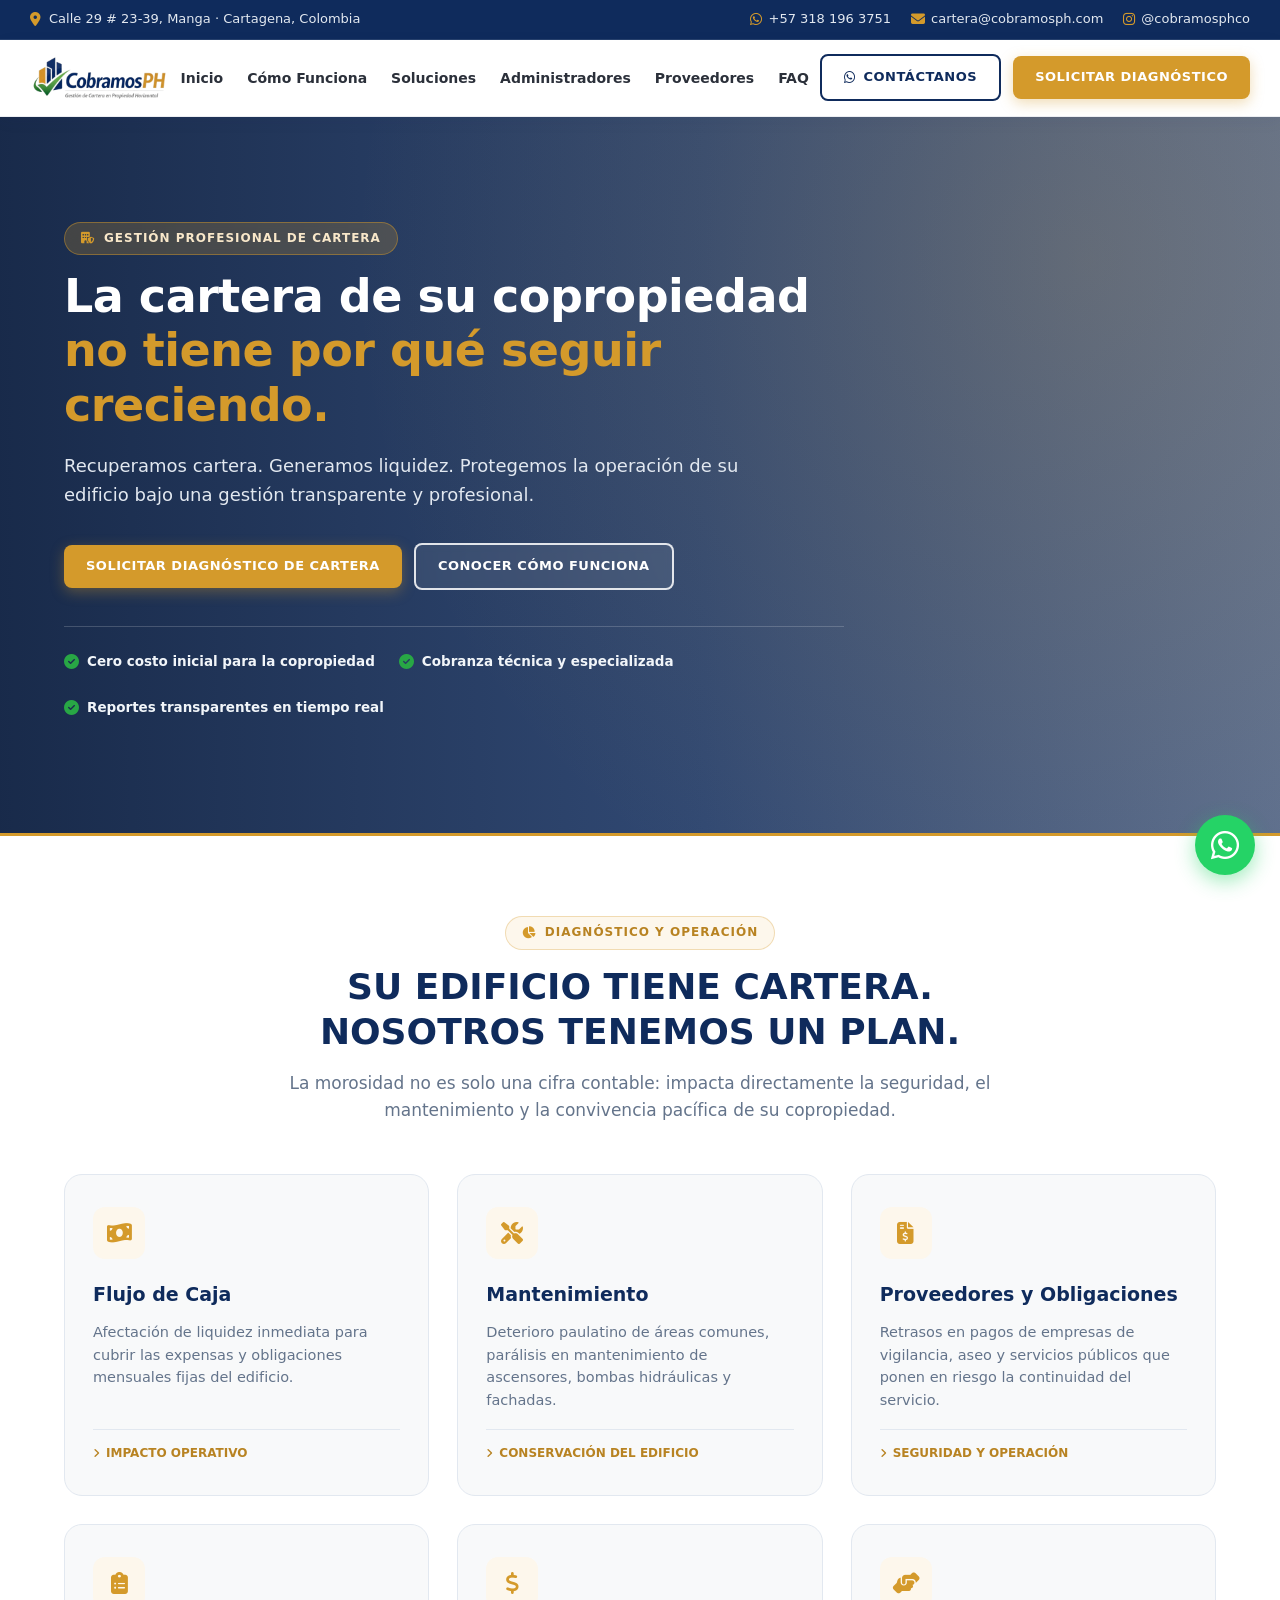
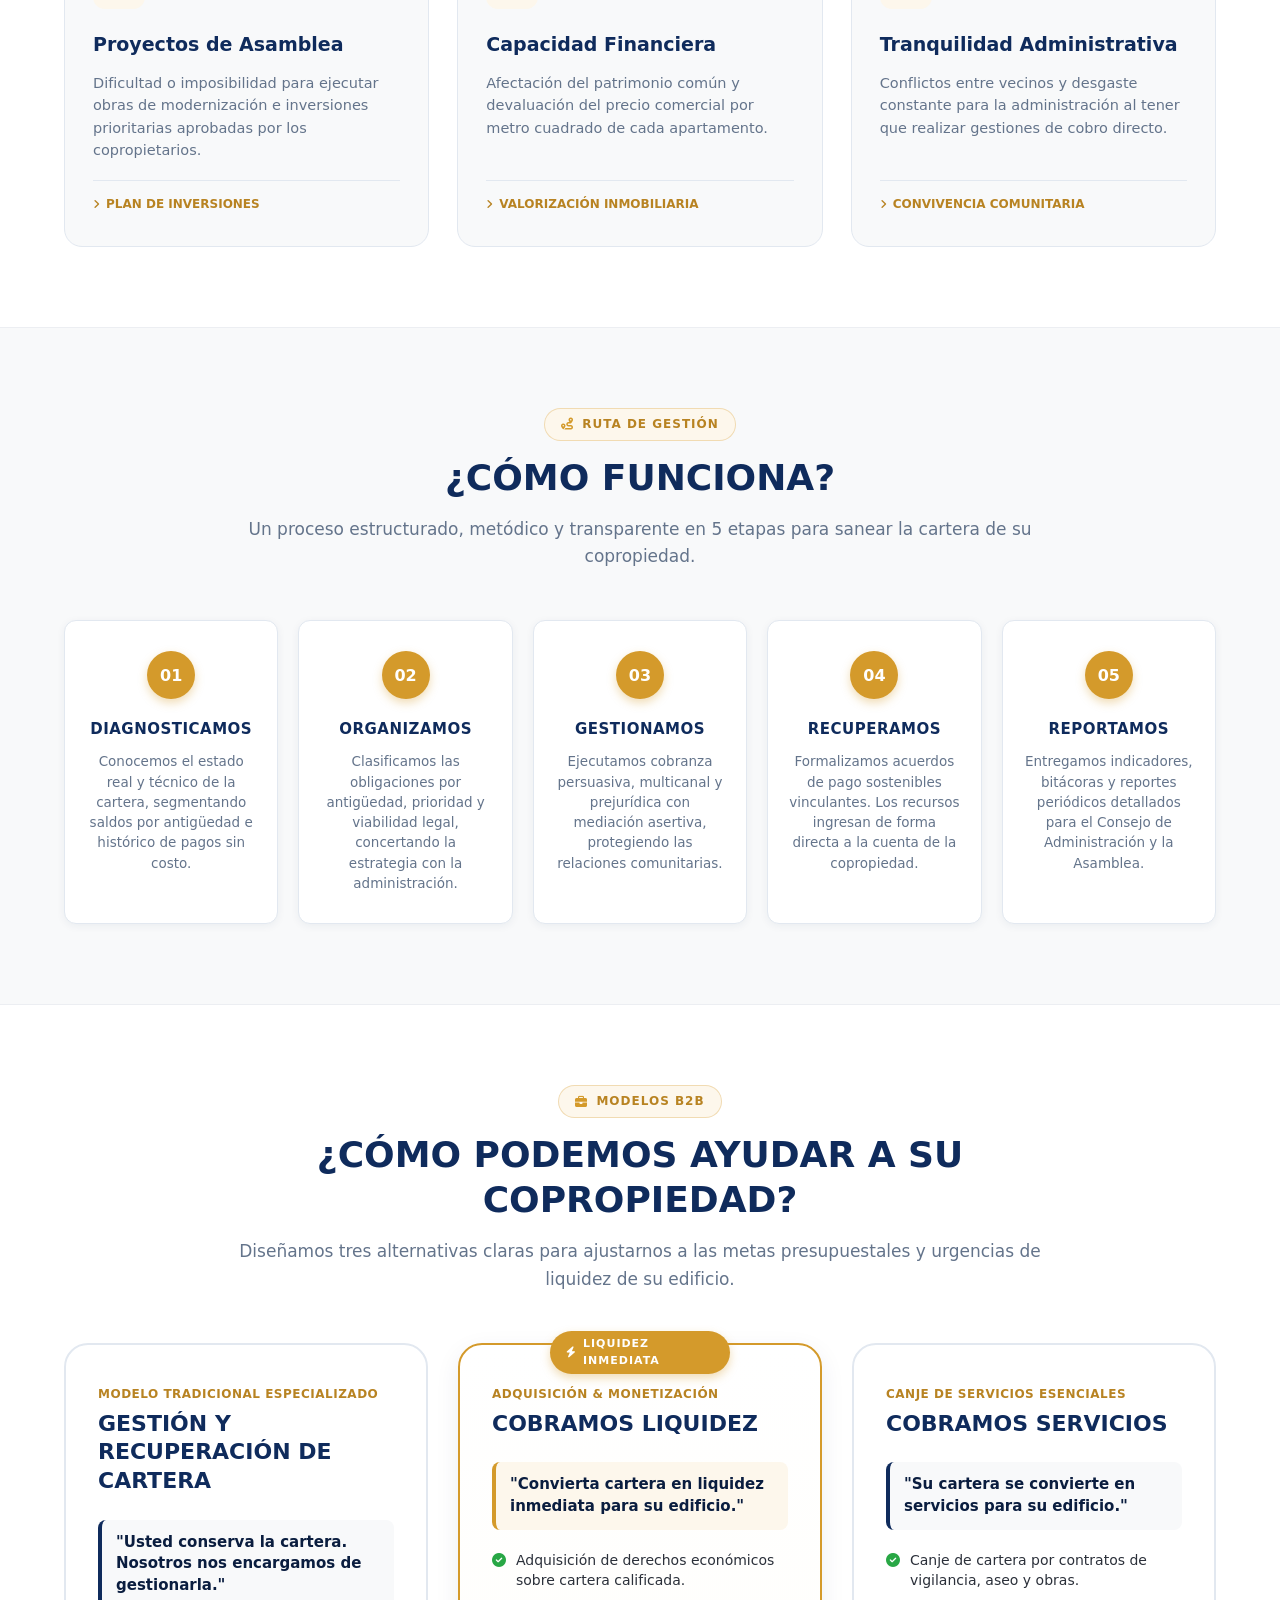
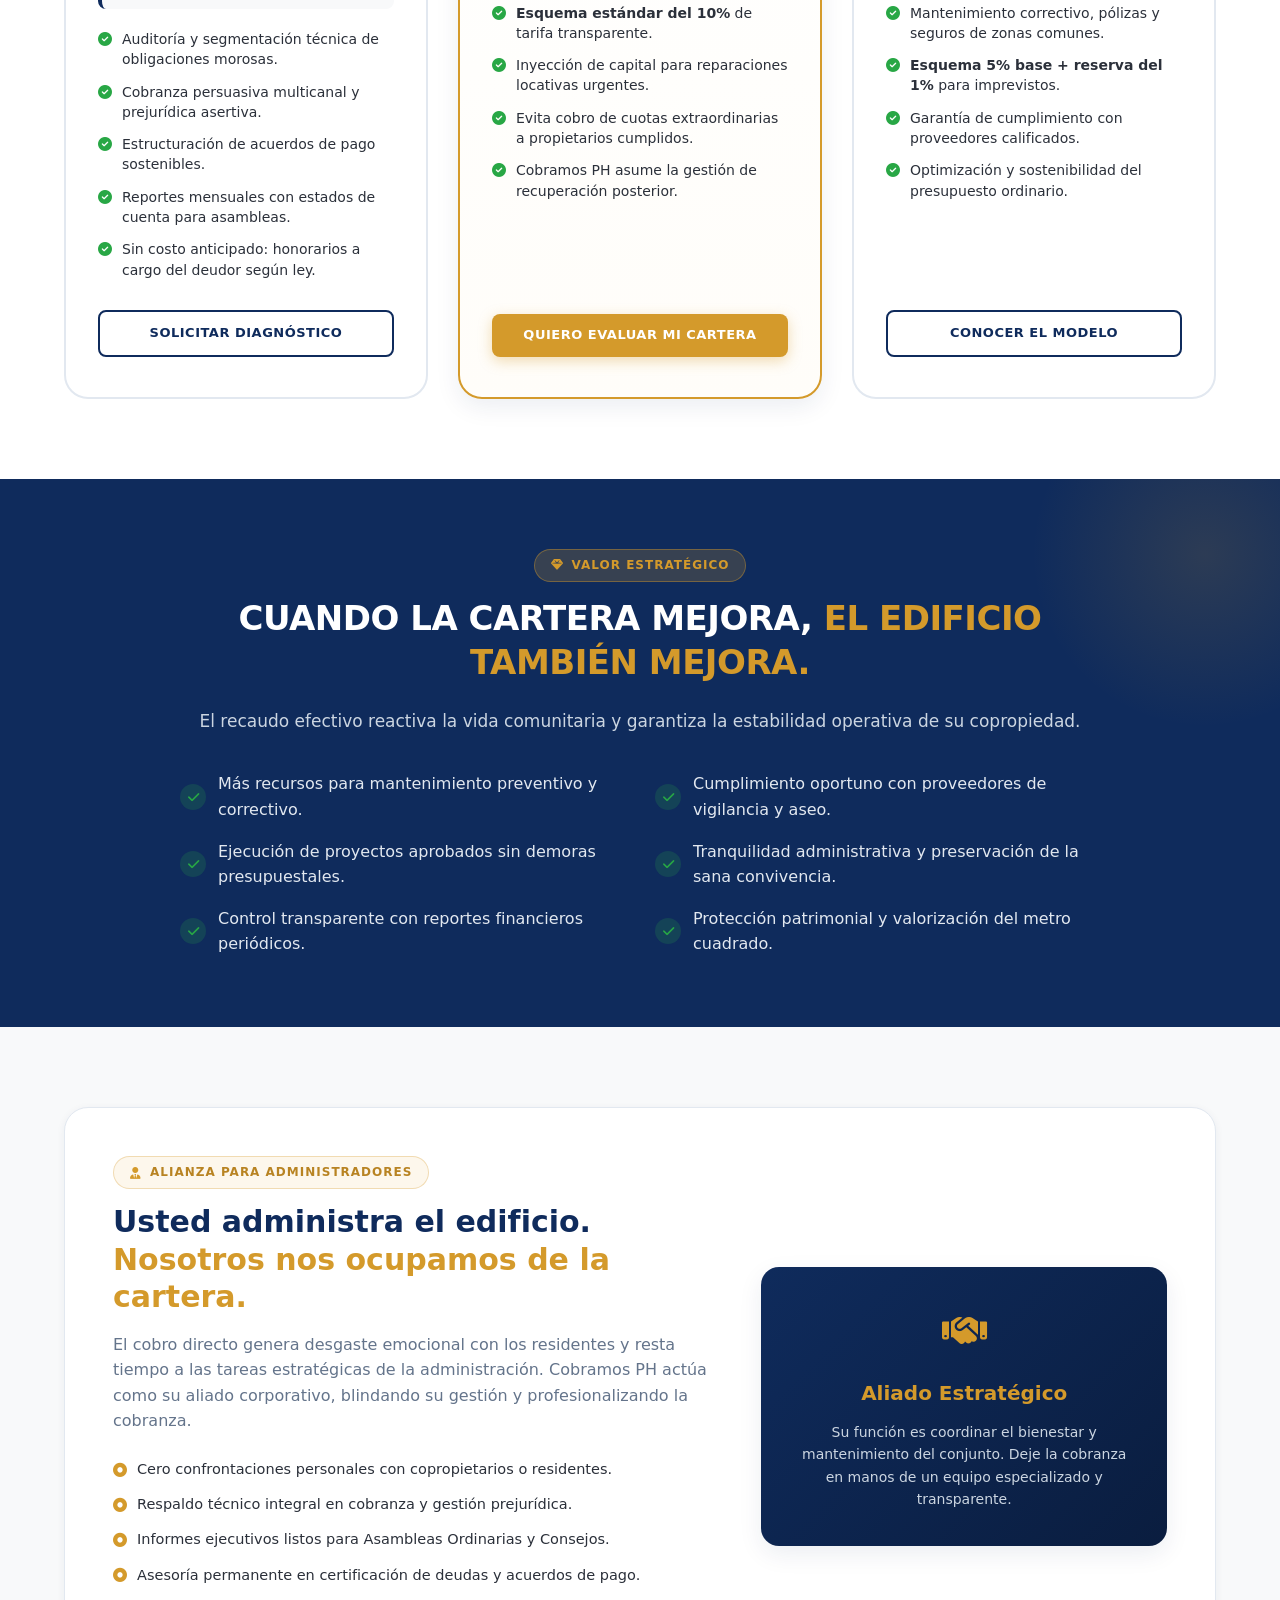
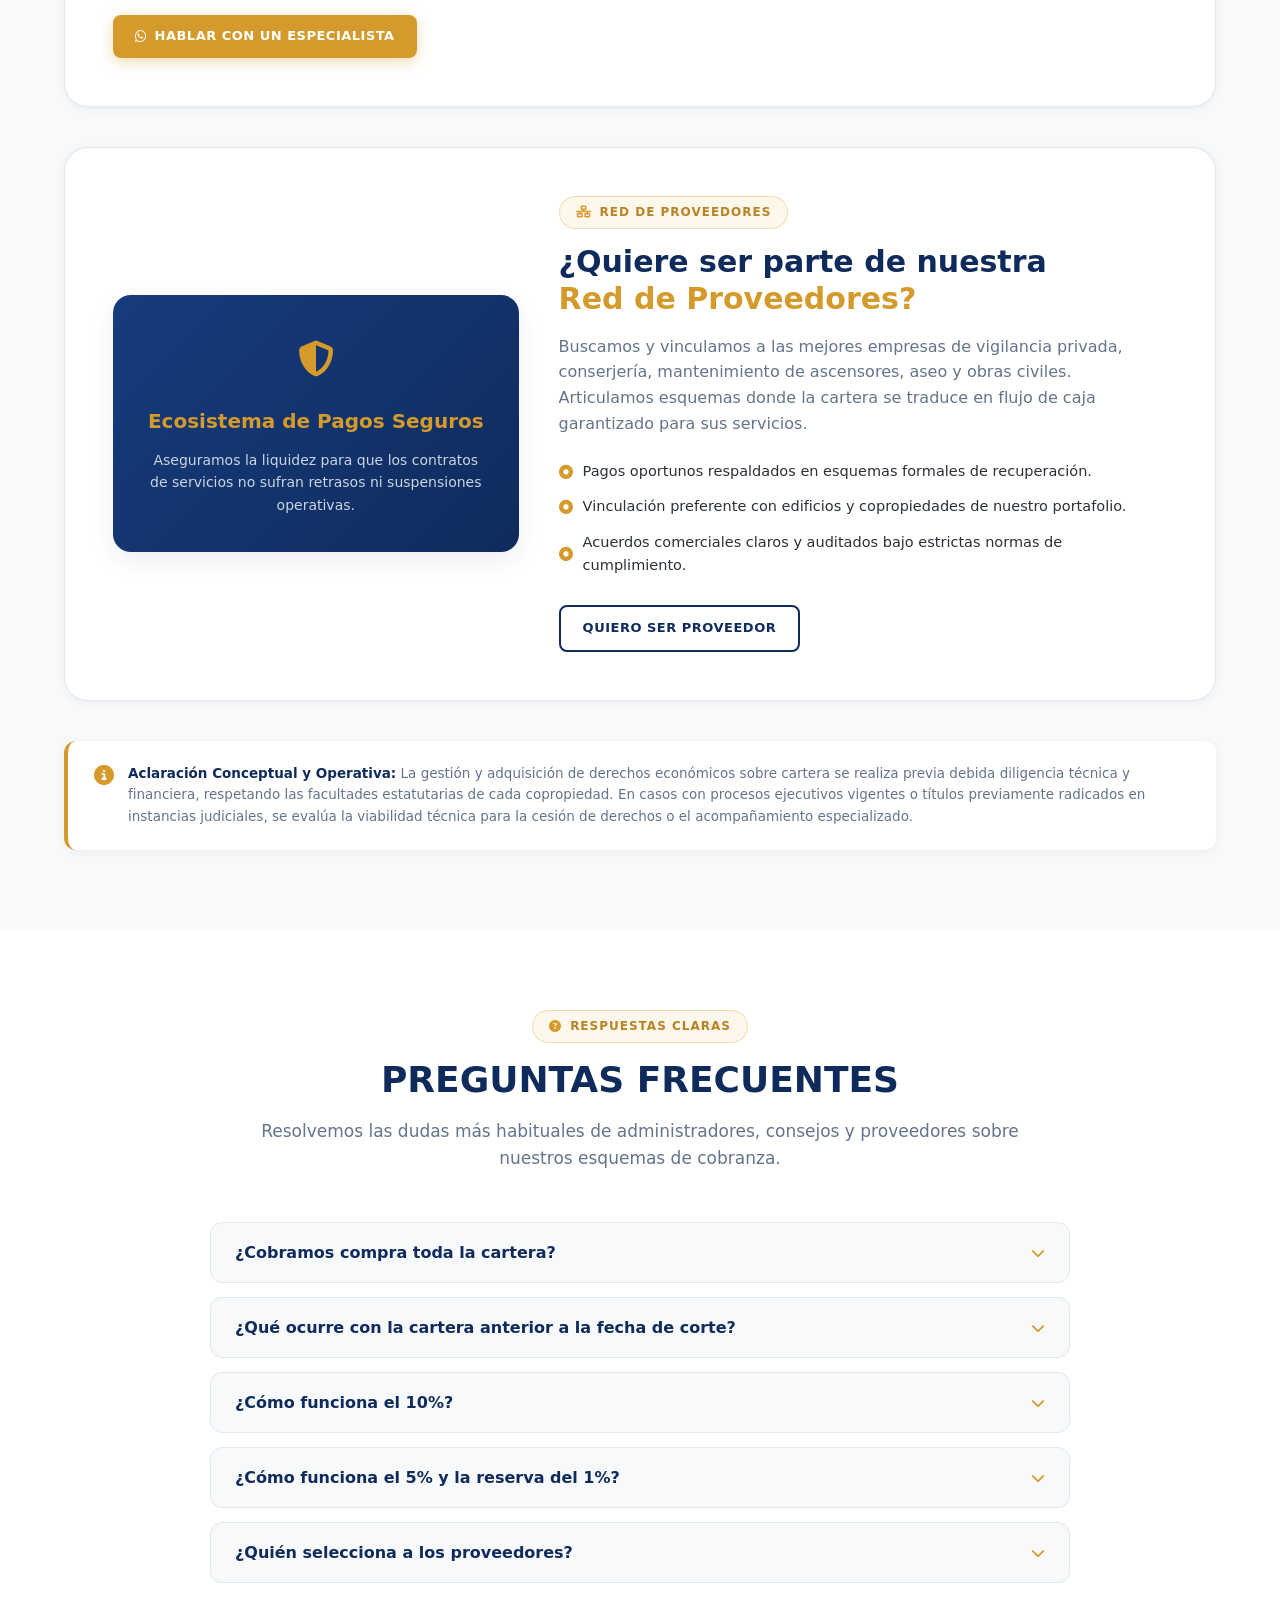
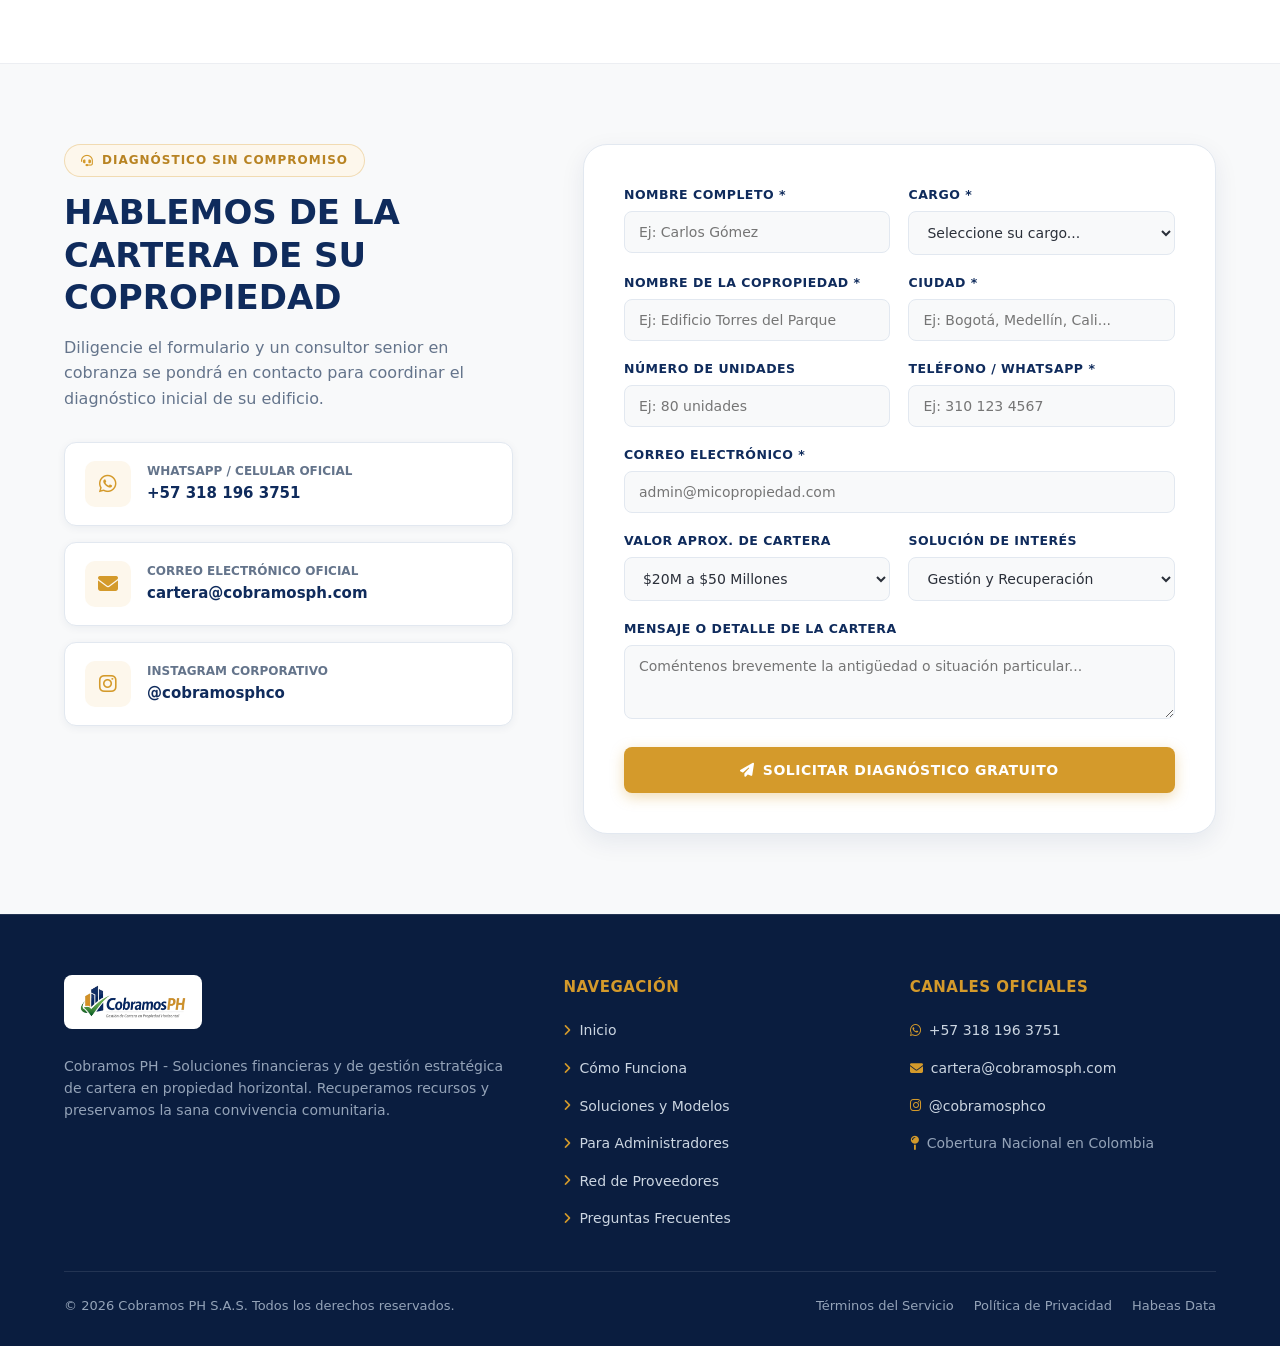
==== index.html @ 21364add "Add files via upload" ====
<!DOCTYPE html>
<html lang="es">
<head>
    <meta charset="UTF-8">
    <meta name="viewport" content="width=device-width, initial-scale=1.0">
    <title>Cobramos PH - Gestión de Cartera en Propiedad Horizontal</title>
    <meta name="description" content="Cobramos PH: Especialistas en recuperación de cartera, liquidez inmediata y soluciones de gestión financiera para edificios y conjuntos residenciales.">
    
    <!-- FontAwesome 6 Icons CDN -->
    <link rel="stylesheet" href="https://cdnjs.cloudflare.com/ajax/libs/font-awesome/6.5.1/css/all.min.css" integrity="sha512-DTOQO9RWCH3ppGqcWaEA1BIZOC6xxalwEsw9c2QQeAIftl+Vegovlnee1c9QX4TctnWMn13TZye+giMm8e2LwA==" crossorigin="anonymous" referrerpolicy="no-referrer" />

    <style>
        /* ==========================================================================
           RESET Y VARIABLES CORPORATIVAS
           ========================================================================== */
        * {
            margin: 0;
            padding: 0;
            box-sizing: border-box;
            font-family: system-ui, -apple-system, BlinkMacSystemFont, "Segoe UI", Roboto, Helvetica, Arial, sans-serif;
        }

        :root {
            --navy: #0F2B5C;
            --navy-dark: #0A1D3F;
            --navy-light: #163C7E;
            --gold: #D49A2B;
            --gold-hover: #B88322;
            --gold-light: #FDF7EC;
            --green: #28A745;
            --whatsapp-green: #25D366;
            --gray-bg: #F8F9FA;
            --white: #FFFFFF;
            --text-dark: #2B303A;
            --text-muted: #64748B;
            --border-color: #E2E8F0;
            --border-light: #ECEEF2;
            --shadow-sm: 0 2px 8px rgba(15, 43, 92, 0.06);
            --shadow-md: 0 8px 24px rgba(15, 43, 92, 0.08);
            --shadow-lg: 0 16px 36px rgba(15, 43, 92, 0.12);
            --radius-md: 12px;
            --radius-lg: 18px;
            --radius-xl: 24px;
        }

        html {
            scroll-behavior: smooth;
            scroll-padding-top: 90px;
        }

        body {
            background-color: var(--white);
            color: var(--text-dark);
            line-height: 1.6;
        }

        a {
            color: inherit;
            text-decoration: none;
        }

        .container {
            max-width: 1200px;
            margin: 0 auto;
            padding: 0 24px;
        }

        .section-padding {
            padding: 80px 0;
        }

        .section-header {
            text-align: center;
            max-width: 820px;
            margin: 0 auto 50px auto;
        }

        .badge-tag {
            display: inline-flex;
            align-items: center;
            gap: 8px;
            background-color: var(--gold-light);
            color: var(--gold-hover);
            font-size: 12px;
            font-weight: 700;
            text-transform: uppercase;
            letter-spacing: 1px;
            padding: 6px 16px;
            border-radius: 50px;
            margin-bottom: 14px;
            border: 1px solid rgba(212, 154, 43, 0.3);
        }

        .badge-tag i {
            color: var(--gold);
        }

        .section-title {
            font-size: 36px;
            font-weight: 800;
            color: var(--navy);
            line-height: 1.25;
            margin-bottom: 16px;
        }

        .section-subtitle {
            font-size: 17px;
            color: var(--text-muted);
            line-height: 1.6;
        }

        /* ==========================================================================
           1. TOPBAR & HEADER STICKY
           ========================================================================== */
        .topbar {
            background-color: var(--navy);
            color: #FFFFFF;
            padding: 9px 30px;
            font-size: 13px;
            font-weight: 500;
            display: flex;
            justify-content: space-between;
            align-items: center;
            border-bottom: 1px solid rgba(255, 255, 255, 0.1);
        }

        .topbar-left {
            display: flex;
            align-items: center;
            gap: 8px;
            color: #E2E8F0;
        }

        .topbar-left i {
            color: var(--gold);
            font-size: 14px;
        }

        .topbar-right {
            display: flex;
            align-items: center;
            gap: 20px;
        }

        .topbar-right a {
            display: inline-flex;
            align-items: center;
            gap: 6px;
            color: #E2E8F0;
            transition: color 0.2s ease;
        }

        .topbar-right a i {
            color: var(--gold);
            font-size: 14px;
        }

        .topbar-right a:hover {
            color: var(--gold);
        }

        header {
            background-color: rgba(255, 255, 255, 0.98);
            backdrop-filter: blur(10px);
            padding: 14px 30px;
            display: flex;
            justify-content: space-between;
            align-items: center;
            box-shadow: 0 4px 16px rgba(15, 43, 92, 0.05);
            position: sticky;
            top: 0;
            z-index: 100;
            border-bottom: 1px solid var(--border-light);
        }

        .logo-wrap {
            display: flex;
            align-items: center;
        }

        .logo {
            height: 48px;
            width: auto;
            object-fit: contain;
            display: block;
        }

        nav {
            display: flex;
            align-items: center;
            gap: 24px;
        }

        nav a {
            color: var(--text-dark);
            font-weight: 600;
            font-size: 14px;
            transition: color 0.2s ease;
        }

        nav a:hover {
            color: var(--navy);
        }

        /* Botones CTA */
        .cta-group {
            display: flex;
            align-items: center;
            gap: 12px;
        }

        .btn {
            padding: 11px 22px;
            border-radius: 8px;
            font-size: 13px;
            font-weight: 700;
            text-transform: uppercase;
            letter-spacing: 0.5px;
            transition: all 0.25s ease;
            display: inline-flex;
            align-items: center;
            justify-content: center;
            gap: 8px;
            cursor: pointer;
            border: none;
        }

        .btn-outline {
            border: 2px solid var(--navy);
            color: var(--navy);
            background: transparent;
        }

        .btn-outline:hover {
            background-color: var(--navy);
            color: #FFFFFF;
        }

        .btn-gold {
            background-color: var(--gold);
            color: #FFFFFF;
            box-shadow: 0 4px 14px rgba(212, 154, 43, 0.35);
        }

        .btn-gold:hover {
            background-color: var(--gold-hover);
            transform: translateY(-2px);
            box-shadow: 0 6px 18px rgba(212, 154, 43, 0.45);
        }

        /* ==========================================================================
           2. HERO SECTION (FULL-WIDTH HERO BANNER)
           ========================================================================== */
        .hero {
            position: relative;
            padding: 105px 0 115px 0;
            background-image: linear-gradient(90deg, rgba(10, 29, 63, 0.94) 0%, rgba(15, 43, 92, 0.86) 55%, rgba(15, 43, 92, 0.68) 100%), url('https://images.unsplash.com/photo-1486406146926-c627a92ad1ab?auto=format&fit=crop&w=1920&q=80');
            background-size: cover;
            background-position: center center;
            background-repeat: no-repeat;
            color: #FFFFFF;
            overflow: hidden;
            border-bottom: 3px solid var(--gold);
        }

        .hero::before {
            content: '';
            position: absolute;
            inset: 0;
            background: radial-gradient(circle at 85% 20%, rgba(212, 154, 43, 0.16), transparent 60%);
            pointer-events: none;
        }

        .hero-content {
            position: relative;
            z-index: 2;
            max-width: 780px;
        }

        .hero .badge-tag {
            background-color: rgba(212, 154, 43, 0.22);
            color: #F8E7C9;
            border: 1px solid rgba(212, 154, 43, 0.45);
            backdrop-filter: blur(8px);
        }

        .hero .badge-tag i {
            color: var(--gold);
        }

        .hero-content h1 {
            font-size: 46px;
            color: #FFFFFF;
            line-height: 1.18;
            font-weight: 800;
            margin-bottom: 20px;
            letter-spacing: -0.5px;
        }

        .hero-content h1 span {
            color: var(--gold);
        }

        .hero-content p {
            font-size: 18px;
            color: #E2E8F0;
            margin-bottom: 34px;
            line-height: 1.6;
            max-width: 680px;
        }

        .hero-btn-secondary {
            border: 2px solid rgba(255, 255, 255, 0.85);
            color: #FFFFFF;
            background: rgba(255, 255, 255, 0.08);
            backdrop-filter: blur(4px);
        }

        .hero-btn-secondary:hover {
            background-color: #FFFFFF;
            color: var(--navy);
            border-color: #FFFFFF;
        }

        .hero-badges {
            display: flex;
            flex-wrap: wrap;
            gap: 24px;
            margin-top: 36px;
            padding-top: 24px;
            border-top: 1px solid rgba(255, 255, 255, 0.18);
        }

        .hero-badge-item {
            display: flex;
            align-items: center;
            gap: 8px;
            font-size: 13.5px;
            font-weight: 600;
            color: #F1F5F9;
        }

        .hero-badge-item i {
            color: var(--green);
            font-size: 15px;
        }

        /* ==========================================================================
           3. SECCIÓN: SU EDIFICIO TIENE CARTERA. NOSOTROS TENEMOS UN PLAN
           ========================================================================== */
        .problema-section {
            background-color: var(--white);
        }

        .problema-grid {
            display: grid;
            grid-template-columns: repeat(3, 1fr);
            gap: 28px;
        }

        .problema-card {
            background-color: var(--gray-bg);
            border: 1px solid var(--border-color);
            border-radius: var(--radius-lg);
            padding: 32px 28px;
            transition: all 0.3s ease;
            display: flex;
            flex-direction: column;
            justify-content: space-between;
        }

        .problema-card:hover {
            transform: translateY(-5px);
            background-color: #FFFFFF;
            box-shadow: var(--shadow-md);
            border-color: rgba(15, 43, 92, 0.25);
        }

        .problema-icon {
            width: 52px;
            height: 52px;
            border-radius: 12px;
            background-color: var(--gold-light);
            color: var(--gold);
            display: flex;
            align-items: center;
            justify-content: center;
            font-size: 22px;
            margin-bottom: 20px;
            transition: all 0.3s ease;
        }

        .problema-card:hover .problema-icon {
            background-color: var(--navy);
            color: #FFFFFF;
        }

        .problema-card h3 {
            font-size: 19px;
            font-weight: 700;
            color: var(--navy);
            margin-bottom: 12px;
        }

        .problema-card p {
            font-size: 14.5px;
            color: var(--text-muted);
            line-height: 1.55;
        }

        .problema-tag {
            margin-top: 18px;
            padding-top: 14px;
            border-top: 1px solid var(--border-color);
            font-size: 12px;
            font-weight: 700;
            color: var(--gold-hover);
            text-transform: uppercase;
            display: flex;
            align-items: center;
            gap: 6px;
        }

        .problema-tag i {
            font-size: 11px;
        }

        /* ==========================================================================
           4. SECCIÓN: CÓMO FUNCIONA (5 PASOS)
           ========================================================================== */
        .como-funciona-section {
            background-color: var(--gray-bg);
            border-top: 1px solid var(--border-light);
            border-bottom: 1px solid var(--border-light);
        }

        .steps-grid {
            display: grid;
            grid-template-columns: repeat(5, 1fr);
            gap: 20px;
            position: relative;
        }

        .step-card {
            background-color: var(--white);
            border: 1px solid var(--border-color);
            border-radius: var(--radius-md);
            padding: 30px 20px;
            text-align: center;
            box-shadow: var(--shadow-sm);
            transition: all 0.3s ease;
            position: relative;
            z-index: 2;
        }

        .step-card:hover {
            transform: translateY(-6px);
            box-shadow: var(--shadow-md);
            border-color: var(--gold);
        }

        .step-badge {
            width: 48px;
            height: 48px;
            border-radius: 50%;
            background-color: var(--gold);
            color: #FFFFFF;
            font-size: 16px;
            font-weight: 800;
            display: flex;
            align-items: center;
            justify-content: center;
            margin: 0 auto 18px auto;
            box-shadow: 0 4px 10px rgba(212, 154, 43, 0.35);
        }

        .step-card h3 {
            font-size: 15px;
            font-weight: 800;
            color: var(--navy);
            text-transform: uppercase;
            letter-spacing: 0.5px;
            margin-bottom: 10px;
        }

        .step-card p {
            font-size: 13.5px;
            color: var(--text-muted);
            line-height: 1.5;
        }

        /* ==========================================================================
           5. SECCIÓN: SOLUCIONES Y MODELOS
           ========================================================================== */
        .soluciones-section {
            background-color: var(--white);
        }

        .soluciones-grid {
            display: grid;
            grid-template-columns: repeat(3, 1fr);
            gap: 30px;
            align-items: stretch;
        }

        .solucion-card {
            background-color: var(--white);
            border: 2px solid var(--border-color);
            border-radius: var(--radius-xl);
            padding: 40px 32px;
            display: flex;
            flex-direction: column;
            justify-content: space-between;
            transition: all 0.3s ease;
            position: relative;
        }

        .solucion-card:hover {
            transform: translateY(-8px);
            border-color: var(--navy);
            box-shadow: var(--shadow-lg);
        }

        .solucion-card.featured {
            border-color: var(--gold);
            box-shadow: var(--shadow-md);
            background: linear-gradient(180deg, #FFFFFF 0%, #FFFDF9 100%);
        }

        .card-ribbon {
            position: absolute;
            top: -14px;
            left: 50%;
            transform: translateX(-50%);
            background-color: var(--gold);
            color: #FFFFFF;
            font-size: 11px;
            font-weight: 800;
            text-transform: uppercase;
            letter-spacing: 1px;
            padding: 4px 16px;
            border-radius: 50px;
            box-shadow: 0 4px 10px rgba(212, 154, 43, 0.35);
            display: flex;
            align-items: center;
            gap: 6px;
        }

        .solucion-header {
            margin-bottom: 24px;
        }

        .solucion-category {
            font-size: 12px;
            font-weight: 700;
            color: var(--gold-hover);
            text-transform: uppercase;
            letter-spacing: 0.5px;
            display: block;
            margin-bottom: 6px;
        }

        .solucion-header h3 {
            font-size: 22px;
            font-weight: 800;
            color: var(--navy);
            line-height: 1.3;
            margin-bottom: 12px;
        }

        .solucion-phrase {
            font-size: 15px;
            font-weight: 600;
            color: var(--navy-dark);
            line-height: 1.45;
            background-color: var(--gray-bg);
            padding: 12px 14px;
            border-radius: 8px;
            border-left: 4px solid var(--navy);
            margin-bottom: 20px;
        }

        .solucion-card.featured .solucion-phrase {
            border-left-color: var(--gold);
            background-color: var(--gold-light);
        }

        .solucion-features {
            list-style: none;
            margin-bottom: 30px;
            display: flex;
            flex-direction: column;
            gap: 12px;
        }

        .solucion-features li {
            font-size: 14px;
            color: var(--text-dark);
            display: flex;
            align-items: flex-start;
            gap: 10px;
            line-height: 1.45;
        }

        .solucion-features li i.check-icon {
            color: var(--green);
            font-size: 14px;
            margin-top: 3px;
            flex-shrink: 0;
        }

        .solucion-footer {
            margin-top: auto;
        }

        .solucion-footer .btn {
            width: 100%;
        }

        /* ==========================================================================
           6. BANNER DE IMPACTO / BENEFICIOS
           ======================================================================== */
        .impact-banner {
            background-color: var(--navy);
            color: #FFFFFF;
            padding: 70px 0;
            position: relative;
            overflow: hidden;
        }

        .impact-banner::after {
            content: '';
            position: absolute;
            right: -100px;
            top: -100px;
            width: 350px;
            height: 350px;
            border-radius: 50%;
            background: radial-gradient(circle, rgba(212, 154, 43, 0.15) 0%, transparent 70%);
            pointer-events: none;
        }

        .impact-content {
            text-align: center;
            max-width: 920px;
            margin: 0 auto;
        }

        .impact-banner h2 {
            font-size: 34px;
            font-weight: 800;
            letter-spacing: -0.5px;
            margin-bottom: 24px;
            line-height: 1.3;
        }

        .impact-banner h2 span {
            color: var(--gold);
        }

        .impact-list {
            list-style: none;
            display: grid;
            grid-template-columns: repeat(2, 1fr);
            gap: 16px 30px;
            text-align: left;
            margin-top: 36px;
        }

        .impact-list li {
            display: flex;
            align-items: center;
            gap: 12px;
            font-size: 16px;
            font-weight: 500;
            color: #E2E8F0;
        }

        .impact-list li .check-circle {
            width: 26px;
            height: 26px;
            border-radius: 50%;
            background-color: rgba(40, 167, 69, 0.2);
            color: var(--green);
            display: flex;
            align-items: center;
            justify-content: center;
            font-size: 13px;
            flex-shrink: 0;
        }

        /* ==========================================================================
           7. MÓDULOS ESPECIALES (ADMINISTRADORES Y PROVEEDORES)
           ========================================================================== */
        .modulos-section {
            background-color: var(--gray-bg);
        }

        .modulo-box {
            background-color: var(--white);
            border-radius: var(--radius-xl);
            padding: 48px;
            border: 1px solid var(--border-color);
            box-shadow: var(--shadow-sm);
            margin-bottom: 40px;
            display: grid;
            grid-template-columns: 1.2fr 0.8fr;
            gap: 40px;
            align-items: center;
        }

        .modulo-box.reverse {
            grid-template-columns: 0.8fr 1.2fr;
        }

        .modulo-box h3 {
            font-size: 30px;
            font-weight: 800;
            color: var(--navy);
            line-height: 1.25;
            margin-bottom: 16px;
        }

        .modulo-box h3 span {
            color: var(--gold);
        }

        .modulo-box p {
            font-size: 16px;
            color: var(--text-muted);
            margin-bottom: 24px;
            line-height: 1.6;
        }

        .modulo-checklist {
            list-style: none;
            display: flex;
            flex-direction: column;
            gap: 12px;
            margin-bottom: 28px;
        }

        .modulo-checklist li {
            font-size: 14.5px;
            display: flex;
            align-items: center;
            gap: 10px;
            color: var(--text-dark);
            font-weight: 500;
        }

        .modulo-checklist li i {
            color: var(--gold);
            font-size: 14px;
            flex-shrink: 0;
        }

        .modulo-card-visual {
            background: linear-gradient(135deg, var(--navy) 0%, var(--navy-dark) 100%);
            color: #FFFFFF;
            border-radius: var(--radius-lg);
            padding: 36px 30px;
            text-align: center;
            box-shadow: var(--shadow-md);
        }

        .modulo-card-visual .visual-icon {
            font-size: 36px;
            color: var(--gold);
            margin-bottom: 16px;
        }

        .modulo-card-visual h4 {
            font-size: 20px;
            font-weight: 700;
            margin-bottom: 12px;
            color: var(--gold);
        }

        .modulo-card-visual p {
            font-size: 14px;
            color: #CBD5E1;
            margin-bottom: 0;
        }

        .nota-legal-box {
            background-color: var(--white);
            border-left: 4px solid var(--gold);
            padding: 22px 26px;
            border-radius: var(--radius-md);
            font-size: 13.5px;
            color: var(--text-muted);
            line-height: 1.6;
            box-shadow: var(--shadow-sm);
            display: flex;
            align-items: flex-start;
            gap: 14px;
        }

        .nota-legal-box i {
            color: var(--gold);
            font-size: 20px;
            margin-top: 2px;
            flex-shrink: 0;
        }

        .nota-legal-box strong {
            color: var(--navy);
        }

        /* ==========================================================================
           8. PREGUNTAS FRECUENTES (FAQ ACCORDION)
           ========================================================================== */
        .faq-section {
            background-color: var(--white);
        }

        .faq-container {
            max-width: 860px;
            margin: 0 auto;
            display: flex;
            flex-direction: column;
            gap: 14px;
        }

        .faq-item {
            background-color: var(--gray-bg);
            border: 1px solid var(--border-color);
            border-radius: var(--radius-md);
            overflow: hidden;
            transition: all 0.25s ease;
        }

        .faq-item:hover {
            border-color: rgba(15, 43, 92, 0.3);
        }

        .faq-question {
            width: 100%;
            padding: 20px 24px;
            text-align: left;
            background: transparent;
            border: none;
            font-size: 16px;
            font-weight: 700;
            color: var(--navy);
            display: flex;
            justify-content: space-between;
            align-items: center;
            cursor: pointer;
            gap: 14px;
        }

        .faq-question i.faq-chevron {
            font-size: 14px;
            color: var(--gold);
            transition: transform 0.3s ease;
            flex-shrink: 0;
        }

        .faq-answer {
            max-height: 0;
            overflow: hidden;
            transition: max-height 0.35s ease, padding 0.35s ease;
            padding: 0 24px;
            font-size: 14.5px;
            color: var(--text-muted);
            line-height: 1.65;
            background-color: #FFFFFF;
        }

        .faq-item.active .faq-answer {
            max-height: 320px;
            padding: 0 24px 22px 24px;
            border-top: 1px solid var(--border-light);
        }

        .faq-item.active .faq-question i.faq-chevron {
            transform: rotate(180deg);
        }

        /* ==========================================================================
           9. FORMULARIO PRINCIPAL DE CONTACTO & FOOTER
           ========================================================================== */
        .contacto-section {
            background-color: var(--gray-bg);
            border-top: 1px solid var(--border-light);
        }

        .contacto-grid {
            display: grid;
            grid-template-columns: 1fr 1.35fr;
            gap: 50px;
            align-items: start;
        }

        .contacto-info {
            padding-right: 20px;
        }

        .contacto-info h2 {
            font-size: 34px;
            font-weight: 800;
            color: var(--navy);
            margin-bottom: 16px;
            line-height: 1.25;
        }

        .contacto-info p {
            font-size: 16px;
            color: var(--text-muted);
            margin-bottom: 30px;
            line-height: 1.6;
        }

        .contacto-cards-list {
            display: flex;
            flex-direction: column;
            gap: 16px;
        }

        .contacto-card-item {
            background-color: #FFFFFF;
            border: 1px solid var(--border-color);
            border-radius: var(--radius-md);
            padding: 18px 20px;
            display: flex;
            align-items: center;
            gap: 16px;
            box-shadow: var(--shadow-sm);
            transition: all 0.25s ease;
        }

        .contacto-card-item:hover {
            border-color: var(--gold);
            transform: translateX(4px);
        }

        .contacto-card-item .icon-box {
            width: 46px;
            height: 46px;
            border-radius: 10px;
            background-color: var(--gold-light);
            color: var(--gold);
            display: flex;
            align-items: center;
            justify-content: center;
            font-size: 20px;
            flex-shrink: 0;
        }

        .contacto-card-item .lbl {
            font-size: 12px;
            font-weight: 700;
            text-transform: uppercase;
            color: var(--text-muted);
        }

        .contacto-card-item .val {
            font-size: 15px;
            font-weight: 700;
            color: var(--navy);
        }

        .form-card {
            background-color: #FFFFFF;
            border-radius: var(--radius-xl);
            padding: 40px;
            border: 1px solid var(--border-color);
            box-shadow: var(--shadow-md);
        }

        .form-grid {
            display: grid;
            grid-template-columns: repeat(2, 1fr);
            gap: 18px;
        }

        .form-group {
            display: flex;
            flex-direction: column;
            gap: 6px;
        }

        .form-group.full {
            grid-column: span 2;
        }

        .form-group label {
            font-size: 12.5px;
            font-weight: 700;
            color: var(--navy);
            text-transform: uppercase;
            letter-spacing: 0.5px;
        }

        .form-group input, 
        .form-group select, 
        .form-group textarea {
            width: 100%;
            padding: 12px 14px;
            border: 1px solid var(--border-color);
            border-radius: 8px;
            font-size: 14px;
            color: var(--text-dark);
            background-color: var(--gray-bg);
            transition: border-color 0.2s, background-color 0.2s;
            outline: none;
        }

        .form-group input:focus, 
        .form-group select:focus, 
        .form-group textarea:focus {
            border-color: var(--navy);
            background-color: #FFFFFF;
            box-shadow: 0 0 0 3px rgba(15, 43, 92, 0.1);
        }

        .form-submit-btn {
            width: 100%;
            padding: 15px;
            font-size: 14px;
            font-weight: 800;
            text-transform: uppercase;
            letter-spacing: 0.5px;
            margin-top: 10px;
        }

        .form-feedback {
            display: none;
            margin-top: 16px;
            padding: 14px;
            border-radius: 8px;
            background-color: var(--gold-light);
            border: 1px solid var(--gold);
            color: var(--navy);
            font-size: 13.5px;
            font-weight: 600;
            text-align: center;
        }

        /* Footer Corporativo */
        footer {
            background-color: var(--navy-dark);
            color: #E2E8F0;
            padding: 60px 0 30px 0;
            border-top: 1px solid rgba(255, 255, 255, 0.1);
        }

        .footer-grid {
            display: grid;
            grid-template-columns: 1.5fr 1fr 1fr;
            gap: 40px;
            margin-bottom: 40px;
        }

        .footer-logo {
            background: #FFFFFF;
            padding: 8px 14px;
            border-radius: 8px;
            display: inline-block;
            margin-bottom: 18px;
        }

        .footer-logo img {
            height: 38px;
            display: block;
        }

        .footer-col p {
            font-size: 14px;
            color: #94A3B8;
            line-height: 1.6;
            margin-bottom: 14px;
        }

        .footer-col h4 {
            font-size: 15px;
            font-weight: 700;
            color: var(--gold);
            margin-bottom: 18px;
            text-transform: uppercase;
            letter-spacing: 0.5px;
        }

        .footer-links {
            list-style: none;
            display: flex;
            flex-direction: column;
            gap: 12px;
        }

        .footer-links a {
            color: #CBD5E1;
            font-size: 14px;
            transition: color 0.2s ease;
            display: inline-flex;
            align-items: center;
            gap: 8px;
        }

        .footer-links a i {
            color: var(--gold);
            font-size: 13px;
        }

        .footer-links a:hover {
            color: var(--gold);
        }

        .footer-bottom {
            padding-top: 24px;
            border-top: 1px solid rgba(255, 255, 255, 0.1);
            display: flex;
            justify-content: space-between;
            align-items: center;
            font-size: 13px;
            color: #94A3B8;
        }

        .footer-bottom-links {
            display: flex;
            gap: 20px;
        }

        .footer-bottom-links a:hover {
            color: var(--gold);
        }

        /* ==========================================================================
           10. BOTÓN FLOTANTE DE WHATSAPP
           ========================================================================== */
        .whatsapp-float {
            position: fixed;
            bottom: 25px;
            right: 25px;
            background-color: var(--whatsapp-green);
            color: #FFFFFF;
            width: 60px;
            height: 60px;
            border-radius: 50%;
            display: flex;
            justify-content: center;
            align-items: center;
            text-decoration: none;
            box-shadow: 0 6px 20px rgba(37, 211, 102, 0.45);
            z-index: 1000;
            transition: transform 0.25s ease, box-shadow 0.25s ease;
        }

        .whatsapp-float:hover {
            transform: scale(1.1);
            box-shadow: 0 8px 26px rgba(37, 211, 102, 0.65);
        }

        .whatsapp-float i {
            font-size: 32px;
            color: #FFFFFF;
        }

        /* ==========================================================================
           RESPONSIVE MOBILE / TABLET
           ========================================================================== */
        @media (max-width: 992px) {
            .hero {
                padding: 85px 0 95px 0;
            }
            .hero-content h1 {
                font-size: 38px;
            }
            .problema-grid {
                grid-template-columns: repeat(2, 1fr);
            }
            .steps-grid {
                grid-template-columns: repeat(2, 1fr);
            }
            .soluciones-grid {
                grid-template-columns: 1fr;
            }
            .modulo-box, .modulo-box.reverse {
                grid-template-columns: 1fr;
                padding: 32px;
            }
            .contacto-grid {
                grid-template-columns: 1fr;
            }
            .footer-grid {
                grid-template-columns: 1fr;
            }
        }

        @media (max-width: 768px) {
            .topbar {
                flex-direction: column;
                gap: 6px;
                text-align: center;
                padding: 8px 15px;
            }
            .topbar-left, .topbar-right {
                flex-wrap: wrap;
                justify-content: center;
                gap: 12px;
            }
            header {
                flex-direction: column;
                gap: 16px;
                padding: 14px 20px;
            }
            nav {
                flex-wrap: wrap;
                justify-content: center;
                gap: 14px;
            }
            .cta-group {
                width: 100%;
                justify-content: center;
            }
            .section-title {
                font-size: 28px;
            }
            .hero {
                padding: 65px 0 75px 0;
                background-image: linear-gradient(180deg, rgba(10, 29, 63, 0.96) 0%, rgba(15, 43, 92, 0.92) 100%), url('https://images.unsplash.com/photo-1486406146926-c627a92ad1ab?auto=format&fit=crop&w=1920&q=80');
            }
            .hero-content h1 {
                font-size: 30px;
            }
            .hero-badges {
                gap: 12px;
                flex-direction: column;
            }
            .problema-grid {
                grid-template-columns: 1fr;
            }
            .steps-grid {
                grid-template-columns: 1fr;
            }
            .impact-list {
                grid-template-columns: 1fr;
            }
            .form-grid {
                grid-template-columns: 1fr;
            }
            .form-group.full {
                grid-column: span 1;
            }
            .form-card {
                padding: 24px;
            }
            .footer-bottom {
                flex-direction: column;
                gap: 12px;
                text-align: center;
            }
        }
    </style>
</head>
<body>

    <!-- ========================================================================
         1. TOPBAR & HEADER STICKY
         ======================================================================== -->
    <div class="topbar">
        <div class="topbar-left">
            <i class="fa-solid fa-location-dot"></i>
            <span>Calle 29 # 23-39, Manga · Cartagena, Colombia</span>
        </div>
        <div class="topbar-right">
            <a href="https://api.whatsapp.com/send?phone=573181963751&text=Hola,%20quisiera%20solicitar%20un%20diagn%C3%B3stico%20de%20cartera%20para%20mi%20copropiedad." target="_blank" rel="noopener noreferrer">
                <i class="fa-brands fa-whatsapp"></i>
                <span>+57 318 196 3751</span>
            </a>
            <a href="mailto:cartera@cobramosph.com">
                <i class="fa-solid fa-envelope"></i>
                <span>cartera@cobramosph.com</span>
            </a>
            <a href="https://instagram.com/cobramosphco" target="_blank" rel="noopener noreferrer">
                <i class="fa-brands fa-instagram"></i>
                <span>@cobramosphco</span>
            </a>
        </div>
    </div>

    <header>
        <div class="logo-wrap">
            <a href="#inicio">
                <img src="./assets/logo.jpg" alt="Cobramos PH - Gestión de Cartera en Propiedad Horizontal" class="logo" onerror="this.src='https://via.placeholder.com/180x50?text=Cobramos+PH'">
            </a>
        </div>
        <nav>
            <a href="#inicio">Inicio</a>
            <a href="#como-funciona">Cómo Funciona</a>
            <a href="#soluciones">Soluciones</a>
            <a href="#administradores">Administradores</a>
            <a href="#proveedores">Proveedores</a>
            <a href="#faq">FAQ</a>
        </nav>
        <div class="cta-group">
            <a href="https://api.whatsapp.com/send?phone=573181963751&text=Hola,%20quisiera%20solicitar%20un%20diagn%C3%B3stico%20de%20cartera%20para%20mi%20copropiedad." target="_blank" rel="noopener noreferrer" class="btn btn-outline">
                <i class="fa-brands fa-whatsapp"></i>
                <span>CONTÁCTANOS</span>
            </a>
            <a href="#contacto" class="btn btn-gold">SOLICITAR DIAGNÓSTICO</a>
        </div>
    </header>

    <!-- ========================================================================
         2. HERO SECTION (FULL-WIDTH HERO BANNER)
         ======================================================================== -->
    <section class="hero" id="inicio">
        <div class="container">
            <div class="hero-content">
                <span class="badge-tag">
                    <i class="fa-solid fa-building-shield"></i>
                    <span>Gestión Profesional de Cartera</span>
                </span>
                <h1>La cartera de su copropiedad <span>no tiene por qué seguir creciendo.</span></h1>
                <p>Recuperamos cartera. Generamos liquidez. Protegemos la operación de su edificio bajo una gestión transparente y profesional.</p>
                <div class="cta-group">
                    <a href="#contacto" class="btn btn-gold">SOLICITAR DIAGNÓSTICO DE CARTERA</a>
                    <a href="#como-funciona" class="btn hero-btn-secondary">Conocer cómo funciona</a>
                </div>
                <div class="hero-badges">
                    <div class="hero-badge-item">
                        <i class="fa-solid fa-circle-check"></i> Cero costo inicial para la copropiedad
                    </div>
                    <div class="hero-badge-item">
                        <i class="fa-solid fa-circle-check"></i> Cobranza técnica y especializada
                    </div>
                    <div class="hero-badge-item">
                        <i class="fa-solid fa-circle-check"></i> Reportes transparentes en tiempo real
                    </div>
                </div>
            </div>
        </div>
    </section>

    <!-- ========================================================================
         3. SECCIÓN: SU EDIFICIO TIENE CARTERA. NOSOTROS TENEMOS UN PLAN
         ======================================================================== -->
    <section class="section-padding problema-section" id="problema">
        <div class="container">
            <div class="section-header">
                <span class="badge-tag">
                    <i class="fa-solid fa-chart-pie"></i>
                    <span>Diagnóstico y Operación</span>
                </span>
                <h2 class="section-title">SU EDIFICIO TIENE CARTERA.<br>NOSOTROS TENEMOS UN PLAN.</h2>
                <p class="section-subtitle">La morosidad no es solo una cifra contable: impacta directamente la seguridad, el mantenimiento y la convivencia pacífica de su copropiedad.</p>
            </div>

            <div class="problema-grid">
                <!-- Card 1 -->
                <div class="problema-card">
                    <div>
                        <div class="problema-icon">
                            <i class="fa-solid fa-money-bill-wave"></i>
                        </div>
                        <h3>Flujo de Caja</h3>
                        <p>Afectación de liquidez inmediata para cubrir las expensas y obligaciones mensuales fijas del edificio.</p>
                    </div>
                    <div class="problema-tag">
                        <i class="fa-solid fa-angle-right"></i> Impacto Operativo
                    </div>
                </div>

                <!-- Card 2 -->
                <div class="problema-card">
                    <div>
                        <div class="problema-icon">
                            <i class="fa-solid fa-screwdriver-wrench"></i>
                        </div>
                        <h3>Mantenimiento</h3>
                        <p>Deterioro paulatino de áreas comunes, parálisis en mantenimiento de ascensores, bombas hidráulicas y fachadas.</p>
                    </div>
                    <div class="problema-tag">
                        <i class="fa-solid fa-angle-right"></i> Conservación del Edificio
                    </div>
                </div>

                <!-- Card 3 -->
                <div class="problema-card">
                    <div>
                        <div class="problema-icon">
                            <i class="fa-solid fa-file-invoice-dollar"></i>
                        </div>
                        <h3>Proveedores y Obligaciones</h3>
                        <p>Retrasos en pagos de empresas de vigilancia, aseo y servicios públicos que ponen en riesgo la continuidad del servicio.</p>
                    </div>
                    <div class="problema-tag">
                        <i class="fa-solid fa-angle-right"></i> Seguridad y Operación
                    </div>
                </div>

                <!-- Card 4 -->
                <div class="problema-card">
                    <div>
                        <div class="problema-icon">
                            <i class="fa-solid fa-clipboard-list"></i>
                        </div>
                        <h3>Proyectos de Asamblea</h3>
                        <p>Dificultad o imposibilidad para ejecutar obras de modernización e inversiones prioritarias aprobadas por los copropietarios.</p>
                    </div>
                    <div class="problema-tag">
                        <i class="fa-solid fa-angle-right"></i> Plan de Inversiones
                    </div>
                </div>

                <!-- Card 5 -->
                <div class="problema-card">
                    <div>
                        <div class="problema-icon">
                            <i class="fa-solid fa-dollar-sign"></i>
                        </div>
                        <h3>Capacidad Financiera</h3>
                        <p>Afectación del patrimonio común y devaluación del precio comercial por metro cuadrado de cada apartamento.</p>
                    </div>
                    <div class="problema-tag">
                        <i class="fa-solid fa-angle-right"></i> Valorización Inmobiliaria
                    </div>
                </div>

                <!-- Card 6 -->
                <div class="problema-card">
                    <div>
                        <div class="problema-icon">
                            <i class="fa-solid fa-handshake-angle"></i>
                        </div>
                        <h3>Tranquilidad Administrativa</h3>
                        <p>Conflictos entre vecinos y desgaste constante para la administración al tener que realizar gestiones de cobro directo.</p>
                    </div>
                    <div class="problema-tag">
                        <i class="fa-solid fa-angle-right"></i> Convivencia Comunitaria
                    </div>
                </div>
            </div>
        </div>
    </section>

    <!-- ========================================================================
         4. SECCIÓN: CÓMO FUNCIONA (5 PASOS)
         ======================================================================== -->
    <section class="section-padding como-funciona-section" id="como-funciona">
        <div class="container">
            <div class="section-header">
                <span class="badge-tag">
                    <i class="fa-solid fa-route"></i>
                    <span>Ruta de Gestión</span>
                </span>
                <h2 class="section-title">¿CÓMO FUNCIONA?</h2>
                <p class="section-subtitle">Un proceso estructurado, metódico y transparente en 5 etapas para sanear la cartera de su copropiedad.</p>
            </div>

            <div class="steps-grid">
                <!-- Paso 1 -->
                <div class="step-card">
                    <div class="step-badge">01</div>
                    <h3>DIAGNOSTICAMOS</h3>
                    <p>Conocemos el estado real y técnico de la cartera, segmentando saldos por antigüedad e histórico de pagos sin costo.</p>
                </div>

                <!-- Paso 2 -->
                <div class="step-card">
                    <div class="step-badge">02</div>
                    <h3>ORGANIZAMOS</h3>
                    <p>Clasificamos las obligaciones por antigüedad, prioridad y viabilidad legal, concertando la estrategia con la administración.</p>
                </div>

                <!-- Paso 3 -->
                <div class="step-card">
                    <div class="step-badge">03</div>
                    <h3>GESTIONAMOS</h3>
                    <p>Ejecutamos cobranza persuasiva, multicanal y prejurídica con mediación asertiva, protegiendo las relaciones comunitarias.</p>
                </div>

                <!-- Paso 4 -->
                <div class="step-card">
                    <div class="step-badge">04</div>
                    <h3>RECUPERAMOS</h3>
                    <p>Formalizamos acuerdos de pago sostenibles vinculantes. Los recursos ingresan de forma directa a la cuenta de la copropiedad.</p>
                </div>

                <!-- Paso 5 -->
                <div class="step-card">
                    <div class="step-badge">05</div>
                    <h3>REPORTAMOS</h3>
                    <p>Entregamos indicadores, bitácoras y reportes periódicos detallados para el Consejo de Administración y la Asamblea.</p>
                </div>
            </div>
        </div>
    </section>

    <!-- ========================================================================
         5. SECCIÓN: SOLUCIONES Y MODELOS
         ======================================================================== -->
    <section class="section-padding soluciones-section" id="soluciones">
        <div class="container">
            <div class="section-header">
                <span class="badge-tag">
                    <i class="fa-solid fa-briefcase"></i>
                    <span>Modelos B2B</span>
                </span>
                <h2 class="section-title">¿CÓMO PODEMOS AYUDAR A SU COPROPIEDAD?</h2>
                <p class="section-subtitle">Diseñamos tres alternativas claras para ajustarnos a las metas presupuestales y urgencias de liquidez de su edificio.</p>
            </div>

            <div class="soluciones-grid">
                <!-- CARD 1 -->
                <div class="solucion-card">
                    <div>
                        <div class="solucion-header">
                            <span class="solucion-category">Modelo Tradicional Especializado</span>
                            <h3>GESTIÓN Y RECUPERACIÓN DE CARTERA</h3>
                        </div>
                        <div class="solucion-phrase">
                            "Usted conserva la cartera. Nosotros nos encargamos de gestionarla."
                        </div>
                        <ul class="solucion-features">
                            <li><i class="fa-solid fa-circle-check check-icon"></i> <span>Auditoría y segmentación técnica de obligaciones morosas.</span></li>
                            <li><i class="fa-solid fa-circle-check check-icon"></i> <span>Cobranza persuasiva multicanal y prejurídica asertiva.</span></li>
                            <li><i class="fa-solid fa-circle-check check-icon"></i> <span>Estructuración de acuerdos de pago sostenibles.</span></li>
                            <li><i class="fa-solid fa-circle-check check-icon"></i> <span>Reportes mensuales con estados de cuenta para asambleas.</span></li>
                            <li><i class="fa-solid fa-circle-check check-icon"></i> <span>Sin costo anticipado: honorarios a cargo del deudor según ley.</span></li>
                        </ul>
                    </div>
                    <div class="solucion-footer">
                        <a href="#contacto" class="btn btn-outline">SOLICITAR DIAGNÓSTICO</a>
                    </div>
                </div>

                <!-- CARD 2 -->
                <div class="solucion-card featured">
                    <div class="card-ribbon">
                        <i class="fa-solid fa-bolt"></i>
                        <span>Liquidez Inmediata</span>
                    </div>
                    <div>
                        <div class="solucion-header">
                            <span class="solucion-category">Adquisición & Monetización</span>
                            <h3>COBRAMOS LIQUIDEZ</h3>
                        </div>
                        <div class="solucion-phrase">
                            "Convierta cartera en liquidez inmediata para su edificio."
                        </div>
                        <ul class="solucion-features">
                            <li><i class="fa-solid fa-circle-check check-icon"></i> <span>Adquisición de derechos económicos sobre cartera calificada.</span></li>
                            <li><i class="fa-solid fa-circle-check check-icon"></i> <span><strong>Esquema estándar del 10%</strong> de tarifa transparente.</span></li>
                            <li><i class="fa-solid fa-circle-check check-icon"></i> <span>Inyección de capital para reparaciones locativas urgentes.</span></li>
                            <li><i class="fa-solid fa-circle-check check-icon"></i> <span>Evita cobro de cuotas extraordinarias a propietarios cumplidos.</span></li>
                            <li><i class="fa-solid fa-circle-check check-icon"></i> <span>Cobramos PH asume la gestión de recuperación posterior.</span></li>
                        </ul>
                    </div>
                    <div class="solucion-footer">
                        <a href="#contacto" class="btn btn-gold">QUIERO EVALUAR MI CARTERA</a>
                    </div>
                </div>

                <!-- CARD 3 -->
                <div class="solucion-card">
                    <div>
                        <div class="solucion-header">
                            <span class="solucion-category">Canje de Servicios Esenciales</span>
                            <h3>COBRAMOS SERVICIOS</h3>
                        </div>
                        <div class="solucion-phrase">
                            "Su cartera se convierte en servicios para su edificio."
                        </div>
                        <ul class="solucion-features">
                            <li><i class="fa-solid fa-circle-check check-icon"></i> <span>Canje de cartera por contratos de vigilancia, aseo y obras.</span></li>
                            <li><i class="fa-solid fa-circle-check check-icon"></i> <span>Mantenimiento correctivo, pólizas y seguros de zonas comunes.</span></li>
                            <li><i class="fa-solid fa-circle-check check-icon"></i> <span><strong>Esquema 5% base + reserva del 1%</strong> para imprevistos.</span></li>
                            <li><i class="fa-solid fa-circle-check check-icon"></i> <span>Garantía de cumplimiento con proveedores calificados.</span></li>
                            <li><i class="fa-solid fa-circle-check check-icon"></i> <span>Optimización y sostenibilidad del presupuesto ordinario.</span></li>
                        </ul>
                    </div>
                    <div class="solucion-footer">
                        <a href="#contacto" class="btn btn-outline">CONOCER EL MODELO</a>
                    </div>
                </div>
            </div>
        </div>
    </section>

    <!-- ========================================================================
         6. BANNER DE IMPACTO / BENEFICIOS
         ======================================================================== -->
    <section class="impact-banner">
        <div class="container">
            <div class="impact-content">
                <span class="badge-tag" style="background-color: rgba(212, 154, 43, 0.2); color: var(--gold); border-color: rgba(212, 154, 43, 0.4);">
                    <i class="fa-solid fa-gem"></i>
                    <span>Valor Estratégico</span>
                </span>
                <h2>CUANDO LA CARTERA MEJORA, <span>EL EDIFICIO TAMBIÉN MEJORA.</span></h2>
                <p style="color: #CBD5E1; font-size: 17px;">El recaudo efectivo reactiva la vida comunitaria y garantiza la estabilidad operativa de su copropiedad.</p>
                
                <ul class="impact-list">
                    <li>
                        <span class="check-circle"><i class="fa-solid fa-check"></i></span>
                        <span>Más recursos para mantenimiento preventivo y correctivo.</span>
                    </li>
                    <li>
                        <span class="check-circle"><i class="fa-solid fa-check"></i></span>
                        <span>Cumplimiento oportuno con proveedores de vigilancia y aseo.</span>
                    </li>
                    <li>
                        <span class="check-circle"><i class="fa-solid fa-check"></i></span>
                        <span>Ejecución de proyectos aprobados sin demoras presupuestales.</span>
                    </li>
                    <li>
                        <span class="check-circle"><i class="fa-solid fa-check"></i></span>
                        <span>Tranquilidad administrativa y preservación de la sana convivencia.</span>
                    </li>
                    <li>
                        <span class="check-circle"><i class="fa-solid fa-check"></i></span>
                        <span>Control transparente con reportes financieros periódicos.</span>
                    </li>
                    <li>
                        <span class="check-circle"><i class="fa-solid fa-check"></i></span>
                        <span>Protección patrimonial y valorización del metro cuadrado.</span>
                    </li>
                </ul>
            </div>
        </div>
    </section>

    <!-- ========================================================================
         7. MÓDULOS ESPECIALES (ADMINISTRADORES Y PROVEEDORES)
         ======================================================================== -->
    <section class="section-padding modulos-section">
        <div class="container">
            
            <!-- Módulo Administradores -->
            <div class="modulo-box" id="administradores">
                <div>
                    <span class="badge-tag">
                        <i class="fa-solid fa-user-tie"></i>
                        <span>Alianza para Administradores</span>
                    </span>
                    <h3>Usted administra el edificio.<br><span>Nosotros nos ocupamos de la cartera.</span></h3>
                    <p>El cobro directo genera desgaste emocional con los residentes y resta tiempo a las tareas estratégicas de la administración. Cobramos PH actúa como su aliado corporativo, blindando su gestión y profesionalizando la cobranza.</p>
                    <ul class="modulo-checklist">
                        <li><i class="fa-solid fa-circle-dot"></i> Cero confrontaciones personales con copropietarios o residentes.</li>
                        <li><i class="fa-solid fa-circle-dot"></i> Respaldo técnico integral en cobranza y gestión prejurídica.</li>
                        <li><i class="fa-solid fa-circle-dot"></i> Informes ejecutivos listos para Asambleas Ordinarias y Consejos.</li>
                        <li><i class="fa-solid fa-circle-dot"></i> Asesoría permanente en certificación de deudas y acuerdos de pago.</li>
                    </ul>
                    <a href="https://api.whatsapp.com/send?phone=573181963751&text=Hola,%20quisiera%20solicitar%20un%20diagn%C3%B3stico%20de%20cartera%20para%20mi%20copropiedad." target="_blank" rel="noopener noreferrer" class="btn btn-gold">
                        <i class="fa-brands fa-whatsapp"></i>
                        <span>HABLAR CON UN ESPECIALISTA</span>
                    </a>
                </div>
                <div class="modulo-card-visual">
                    <div class="visual-icon">
                        <i class="fa-solid fa-handshake"></i>
                    </div>
                    <h4>Aliado Estratégico</h4>
                    <p>Su función es coordinar el bienestar y mantenimiento del conjunto. Deje la cobranza en manos de un equipo especializado y transparente.</p>
                </div>
            </div>

            <!-- Módulo Red de Proveedores -->
            <div class="modulo-box reverse" id="proveedores">
                <div class="modulo-card-visual" style="background: linear-gradient(135deg, #163C7E 0%, #0F2B5C 100%);">
                    <div class="visual-icon">
                        <i class="fa-solid fa-shield-halved"></i>
                    </div>
                    <h4>Ecosistema de Pagos Seguros</h4>
                    <p>Aseguramos la liquidez para que los contratos de servicios no sufran retrasos ni suspensiones operativas.</p>
                </div>
                <div>
                    <span class="badge-tag">
                        <i class="fa-solid fa-network-wired"></i>
                        <span>Red de Proveedores</span>
                    </span>
                    <h3>¿Quiere ser parte de nuestra<br><span>Red de Proveedores?</span></h3>
                    <p>Buscamos y vinculamos a las mejores empresas de vigilancia privada, conserjería, mantenimiento de ascensores, aseo y obras civiles. Articulamos esquemas donde la cartera se traduce en flujo de caja garantizado para sus servicios.</p>
                    <ul class="modulo-checklist">
                        <li><i class="fa-solid fa-circle-dot"></i> Pagos oportunos respaldados en esquemas formales de recuperación.</li>
                        <li><i class="fa-solid fa-circle-dot"></i> Vinculación preferente con edificios y copropiedades de nuestro portafolio.</li>
                        <li><i class="fa-solid fa-circle-dot"></i> Acuerdos comerciales claros y auditados bajo estrictas normas de cumplimiento.</li>
                    </ul>
                    <a href="#contacto" class="btn btn-outline">QUIERO SER PROVEEDOR</a>
                </div>
            </div>

            <!-- Aclaración conceptual sobre cartera histórica -->
            <div class="nota-legal-box">
                <i class="fa-solid fa-circle-info"></i>
                <div>
                    <strong>Aclaración Conceptual y Operativa:</strong> La gestión y adquisición de derechos económicos sobre cartera se realiza previa debida diligencia técnica y financiera, respetando las facultades estatutarias de cada copropiedad. En casos con procesos ejecutivos vigentes o títulos previamente radicados en instancias judiciales, se evalúa la viabilidad técnica para la cesión de derechos o el acompañamiento especializado.
                </div>
            </div>

        </div>
    </section>

    <!-- ========================================================================
         8. PREGUNTAS FRECUENTES (FAQ ACCORDION)
         ======================================================================== -->
    <section class="section-padding faq-section" id="faq">
        <div class="container">
            <div class="section-header">
                <span class="badge-tag">
                    <i class="fa-solid fa-circle-question"></i>
                    <span>Respuestas Claras</span>
                </span>
                <h2 class="section-title">PREGUNTAS FRECUENTES</h2>
                <p class="section-subtitle">Resolvemos las dudas más habituales de administradores, consejos y proveedores sobre nuestros esquemas de cobranza.</p>
            </div>

            <div class="faq-container">
                <!-- FAQ 1 -->
                <div class="faq-item">
                    <button type="button" class="faq-question">
                        <span>¿Cobramos compra toda la cartera?</span>
                        <i class="fa-solid fa-chevron-down faq-chevron"></i>
                    </button>
                    <div class="faq-answer">
                        <p>No toda cartera califica automáticamente para compra o anticipo. Se realiza una evaluación previa y diagnóstico técnico de viabilidad, analizando la antigüedad de los saldos, el tipo de inmueble (residencial o comercial) y el estado registral del predio para determinar si aplica para <strong>Cobramos Liquidez</strong> o para el esquema de <strong>Gestión y Recuperación</strong> ordinaria.</p>
                    </div>
                </div>

                <!-- FAQ 2 -->
                <div class="faq-item">
                    <button type="button" class="faq-question">
                        <span>¿Qué ocurre con la cartera anterior a la fecha de corte?</span>
                        <i class="fa-solid fa-chevron-down faq-chevron"></i>
                    </button>
                    <div class="faq-answer">
                        <p>La cartera histórica que no sea objeto de un esquema de anticipo de liquidez puede mantenerse bajo nuestra gestión de cobranza persuasiva y prejurídica regular. La copropiedad no pierde el control de sus acreencias y recibe informes periódicos sobre los acuerdos de pago formalizados para dichos periodos.</p>
                    </div>
                </div>

                <!-- FAQ 3 -->
                <div class="faq-item">
                    <button type="button" class="faq-question">
                        <span>¿Cómo funciona el 10%?</span>
                        <i class="fa-solid fa-chevron-down faq-chevron"></i>
                    </button>
                    <div class="faq-answer">
                        <p>En el modelo <strong>Cobramos Liquidez</strong>, la copropiedad monetiza de forma inmediata derechos económicos de su cartera morosa calificada con una tarifa estándar del 10%. Esto permite al conjunto contar con recursos líquidos de forma ágil para cubrir reparaciones urgentes o deudas apremiantes, sin tener que esperar meses de cobranza o litigios prolongados.</p>
                    </div>
                </div>

                <!-- FAQ 4 -->
                <div class="faq-item">
                    <button type="button" class="faq-question">
                        <span>¿Cómo funciona el 5% y la reserva del 1%?</span>
                        <i class="fa-solid fa-chevron-down faq-chevron"></i>
                    </button>
                    <div class="faq-answer">
                        <p>Bajo la modalidad <strong>Cobramos Servicios</strong>, la cartera se canjea o canaliza para la provisión continua de servicios esenciales del edificio (vigilancia, aseo, mantenimiento, seguros). Opera bajo una comisión base del 5% sobre el recaudo gestionado más una reserva técnica del 1% destinada a contingencias presupuestales operativas de la copropiedad.</p>
                    </div>
                </div>

                <!-- FAQ 5 -->
                <div class="faq-item">
                    <button type="button" class="faq-question">
                        <span>¿Quién selecciona a los proveedores?</span>
                        <i class="fa-solid fa-chevron-down faq-chevron"></i>
                    </button>
                    <div class="faq-answer">
                        <p>La autonomía de la copropiedad se preserva en todo momento. La administración y el Consejo de Administración pueden continuar con sus proveedores actuales de confianza siempre que cumplan los requisitos de formalidad, o bien seleccionar empresas aliadas de nuestra <strong>Red de Proveedores</strong> que ofrecen tarifas preferenciales y garantías de servicio continuo.</p>
                    </div>
                </div>
            </div>
        </div>
    </section>

    <!-- ========================================================================
         9. FORMULARIO PRINCIPAL DE CONTACTO & FOOTER
         ======================================================================== -->
    <section class="section-padding contacto-section" id="contacto">
        <div class="container">
            <div class="contacto-grid">
                
                <!-- Info Column -->
                <div class="contacto-info">
                    <span class="badge-tag">
                        <i class="fa-solid fa-headset"></i>
                        <span>Diagnóstico Sin Compromiso</span>
                    </span>
                    <h2>HABLEMOS DE LA CARTERA DE SU COPROPIEDAD</h2>
                    <p>Diligencie el formulario y un consultor senior en cobranza se pondrá en contacto para coordinar el diagnóstico inicial de su edificio.</p>

                    <div class="contacto-cards-list">
                        <a href="https://api.whatsapp.com/send?phone=573181963751&text=Hola,%20quisiera%20solicitar%20un%20diagn%C3%B3stico%20de%20cartera%20para%20mi%20copropiedad." target="_blank" rel="noopener noreferrer" class="contacto-card-item">
                            <div class="icon-box">
                                <i class="fa-brands fa-whatsapp"></i>
                            </div>
                            <div>
                                <div class="lbl">WhatsApp / Celular Oficial</div>
                                <div class="val">+57 318 196 3751</div>
                            </div>
                        </a>

                        <a href="mailto:cartera@cobramosph.com" class="contacto-card-item">
                            <div class="icon-box">
                                <i class="fa-solid fa-envelope"></i>
                            </div>
                            <div>
                                <div class="lbl">Correo Electrónico Oficial</div>
                                <div class="val">cartera@cobramosph.com</div>
                            </div>
                        </a>

                        <a href="https://instagram.com/cobramosphco" target="_blank" rel="noopener noreferrer" class="contacto-card-item">
                            <div class="icon-box">
                                <i class="fa-brands fa-instagram"></i>
                            </div>
                            <div>
                                <div class="lbl">Instagram Corporativo</div>
                                <div class="val">@cobramosphco</div>
                            </div>
                        </a>
                    </div>
                </div>

                <!-- Form Column -->
                <div class="form-card">
                    <form id="contact-form">
                        <div class="form-grid">
                            
                            <!-- Nombre -->
                            <div class="form-group">
                                <label for="form-name">Nombre Completo *</label>
                                <input type="text" id="form-name" required placeholder="Ej: Carlos Gómez">
                            </div>

                            <!-- Cargo -->
                            <div class="form-group">
                                <label for="form-role">Cargo *</label>
                                <select id="form-role" required>
                                    <option value="" disabled selected>Seleccione su cargo...</option>
                                    <option value="Administrador">Administrador(a)</option>
                                    <option value="Miembro Consejo">Miembro de Consejo</option>
                                    <option value="Propietario">Propietario / Residente</option>
                                    <option value="Proveedor">Empresa Proveedora</option>
                                    <option value="Otro">Otro</option>
                                </select>
                            </div>

                            <!-- Copropiedad -->
                            <div class="form-group">
                                <label for="form-building">Nombre de la Copropiedad *</label>
                                <input type="text" id="form-building" required placeholder="Ej: Edificio Torres del Parque">
                            </div>

                            <!-- Ciudad -->
                            <div class="form-group">
                                <label for="form-city">Ciudad *</label>
                                <input type="text" id="form-city" required placeholder="Ej: Bogotá, Medellín, Cali...">
                            </div>

                            <!-- Número de Unidades -->
                            <div class="form-group">
                                <label for="form-units">Número de Unidades</label>
                                <input type="number" id="form-units" placeholder="Ej: 80 unidades">
                            </div>

                            <!-- Teléfono / WhatsApp -->
                            <div class="form-group">
                                <label for="form-phone">Teléfono / WhatsApp *</label>
                                <input type="tel" id="form-phone" required placeholder="Ej: 310 123 4567">
                            </div>

                            <!-- Correo -->
                            <div class="form-group full">
                                <label for="form-email">Correo Electrónico *</label>
                                <input type="email" id="form-email" required placeholder="admin@micopropiedad.com">
                            </div>

                            <!-- Valor Cartera -->
                            <div class="form-group">
                                <label for="form-debt">Valor Aprox. de Cartera</label>
                                <select id="form-debt">
                                    <option value="Menos de 20M">Menos de $20 Millones</option>
                                    <option value="20M a 50M" selected>$20M a $50 Millones</option>
                                    <option value="50M a 100M">$50M a $100 Millones</option>
                                    <option value="100M a 200M">$100M a $200 Millones</option>
                                    <option value="Mas de 200M">Más de $200 Millones</option>
                                </select>
                            </div>

                            <!-- Solución de Interés -->
                            <div class="form-group">
                                <label for="form-solution">Solución de Interés</label>
                                <select id="form-solution">
                                    <option value="Recuperacion">Gestión y Recuperación</option>
                                    <option value="Liquidez">Cobramos Liquidez (10%)</option>
                                    <option value="Servicios">Cobramos Servicios (5% + 1%)</option>
                                    <option value="Proveedor">Quiero ser Proveedor</option>
                                </select>
                            </div>

                            <!-- Mensaje -->
                            <div class="form-group full">
                                <label for="form-message">Mensaje o Detalle de la Cartera</label>
                                <textarea id="form-message" rows="3" placeholder="Coméntenos brevemente la antigüedad o situación particular..."></textarea>
                            </div>

                            <!-- Botón Submit -->
                            <div class="form-group full">
                                <button type="submit" class="btn btn-gold form-submit-btn">
                                    <i class="fa-solid fa-paper-plane"></i>
                                    <span>SOLICITAR DIAGNÓSTICO GRATUITO</span>
                                </button>
                            </div>

                        </div>
                    </form>

                    <div id="form-feedback" class="form-feedback">
                        <i class="fa-solid fa-circle-check"></i>
                        <span>¡Solicitud radicada con éxito! Un especialista de Cobramos PH se comunicará en breve con usted.</span>
                    </div>
                </div>

            </div>
        </div>
    </section>

    <!-- Footer Corporativo -->
    <footer>
        <div class="container">
            <div class="footer-grid">
                
                <div class="footer-col">
                    <div class="footer-logo">
                        <img src="./assets/logo.jpg" alt="Cobramos PH" onerror="this.src='https://via.placeholder.com/180x50?text=Cobramos+PH'">
                    </div>
                    <p>Cobramos PH - Soluciones financieras y de gestión estratégica de cartera en propiedad horizontal. Recuperamos recursos y preservamos la sana convivencia comunitaria.</p>
                </div>

                <div class="footer-col">
                    <h4>Navegación</h4>
                    <ul class="footer-links">
                        <li><a href="#inicio"><i class="fa-solid fa-angle-right"></i> Inicio</a></li>
                        <li><a href="#como-funciona"><i class="fa-solid fa-angle-right"></i> Cómo Funciona</a></li>
                        <li><a href="#soluciones"><i class="fa-solid fa-angle-right"></i> Soluciones y Modelos</a></li>
                        <li><a href="#administradores"><i class="fa-solid fa-angle-right"></i> Para Administradores</a></li>
                        <li><a href="#proveedores"><i class="fa-solid fa-angle-right"></i> Red de Proveedores</a></li>
                        <li><a href="#faq"><i class="fa-solid fa-angle-right"></i> Preguntas Frecuentes</a></li>
                    </ul>
                </div>

                <div class="footer-col">
                    <h4>Canales Oficiales</h4>
                    <ul class="footer-links">
                        <li>
                            <a href="https://api.whatsapp.com/send?phone=573181963751&text=Hola,%20quisiera%20solicitar%20un%20diagn%C3%B3stico%20de%20cartera%20para%20mi%20copropiedad." target="_blank" rel="noopener noreferrer">
                                <i class="fa-brands fa-whatsapp"></i> +57 318 196 3751
                            </a>
                        </li>
                        <li>
                            <a href="mailto:cartera@cobramosph.com">
                                <i class="fa-solid fa-envelope"></i> cartera@cobramosph.com
                            </a>
                        </li>
                        <li>
                            <a href="https://instagram.com/cobramosphco" target="_blank" rel="noopener noreferrer">
                                <i class="fa-brands fa-instagram"></i> @cobramosphco
                            </a>
                        </li>
                        <li>
                            <span style="color: #94A3B8; font-size: 14px; display: inline-flex; align-items: center; gap: 8px;">
                                <i class="fa-solid fa-map-pin" style="color: var(--gold);"></i> Cobertura Nacional en Colombia
                            </span>
                        </li>
                    </ul>
                </div>

            </div>

            <div class="footer-bottom">
                <div>
                    © 2026 Cobramos PH S.A.S. Todos los derechos reservados.
                </div>
                <div class="footer-bottom-links">
                    <a href="#contacto">Términos del Servicio</a>
                    <a href="#contacto">Política de Privacidad</a>
                    <a href="#contacto">Habeas Data</a>
                </div>
            </div>
        </div>
    </footer>

    <!-- ========================================================================
         10. BOTÓN FLOTANTE DE WHATSAPP
         ======================================================================== -->
    <a href="https://api.whatsapp.com/send?phone=573181963751&text=Hola,%20quisiera%20solicitar%20un%20diagn%C3%B3stico%20de%20cartera%20para%20mi%20copropiedad." 
       target="_blank" 
       rel="noopener noreferrer" 
       class="whatsapp-float" 
       title="Hablar por WhatsApp con Cobramos PH" 
       aria-label="Contactar por WhatsApp">
        <i class="fa-brands fa-whatsapp"></i>
    </a>

    <!-- ========================================================================
         JAVASCRIPT NATIVO (FAQ ACCORDION & FORM SIMULATION)
         ======================================================================== -->
    <script>
        document.addEventListener('DOMContentLoaded', function () {
            // Acordeón FAQ Interactivo
            const faqQuestions = document.querySelectorAll('.faq-question');
            faqQuestions.forEach(function (button) {
                button.addEventListener('click', function () {
                    const currentItem = this.parentElement;
                    const isActive = currentItem.classList.contains('active');

                    // Cerrar los demás acordeones para limpieza visual
                    document.querySelectorAll('.faq-item').forEach(function (item) {
                        item.classList.remove('active');
                    });

                    // Si no estaba activo, abrir el actual
                    if (!isActive) {
                        currentItem.classList.add('active');
                    }
                });
            });

            // Formulario de Contacto (Simulación con feedback amigable)
            const contactForm = document.getElementById('contact-form');
            const feedbackBox = document.getElementById('form-feedback');

            if (contactForm) {
                contactForm.addEventListener('submit', function (e) {
                    e.preventDefault();
                    const submitBtn = contactForm.querySelector('button[type="submit"]');
                    const originalText = submitBtn.innerHTML;

                    submitBtn.disabled = true;
                    submitBtn.innerHTML = '<i class="fa-solid fa-spinner fa-spin"></i> <span>PROCESANDO SOLICITUD...</span>';

                    setTimeout(function () {
                        submitBtn.disabled = false;
                        submitBtn.innerHTML = originalText;
                        if (feedbackBox) {
                            feedbackBox.style.display = 'flex';
                            feedbackBox.style.alignItems = 'center';
                            feedbackBox.style.justifyContent = 'center';
                            feedbackBox.style.gap = '8px';
                            feedbackBox.scrollIntoView({ behavior: 'smooth', block: 'nearest' });
                        }
                        contactForm.reset();
                    }, 1000);
                });
            }
        });
    </script>

</body>
</html>
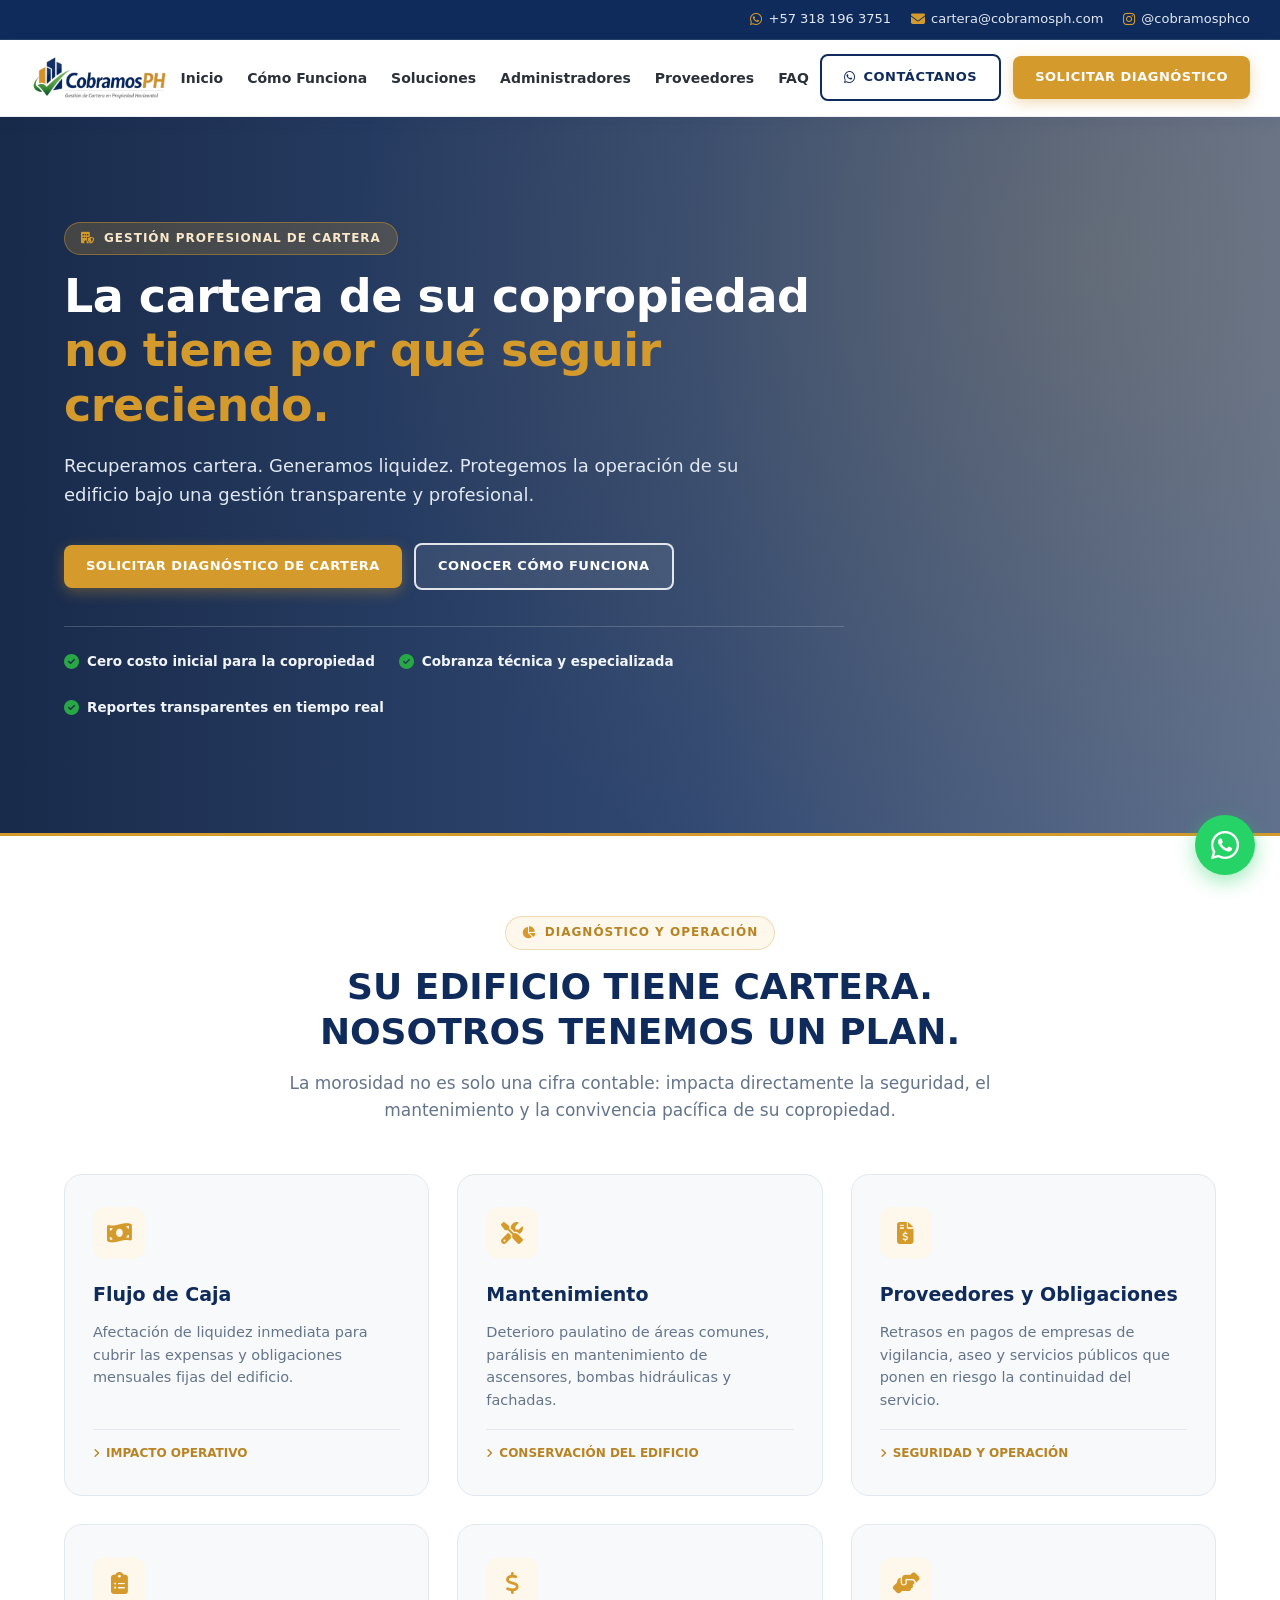
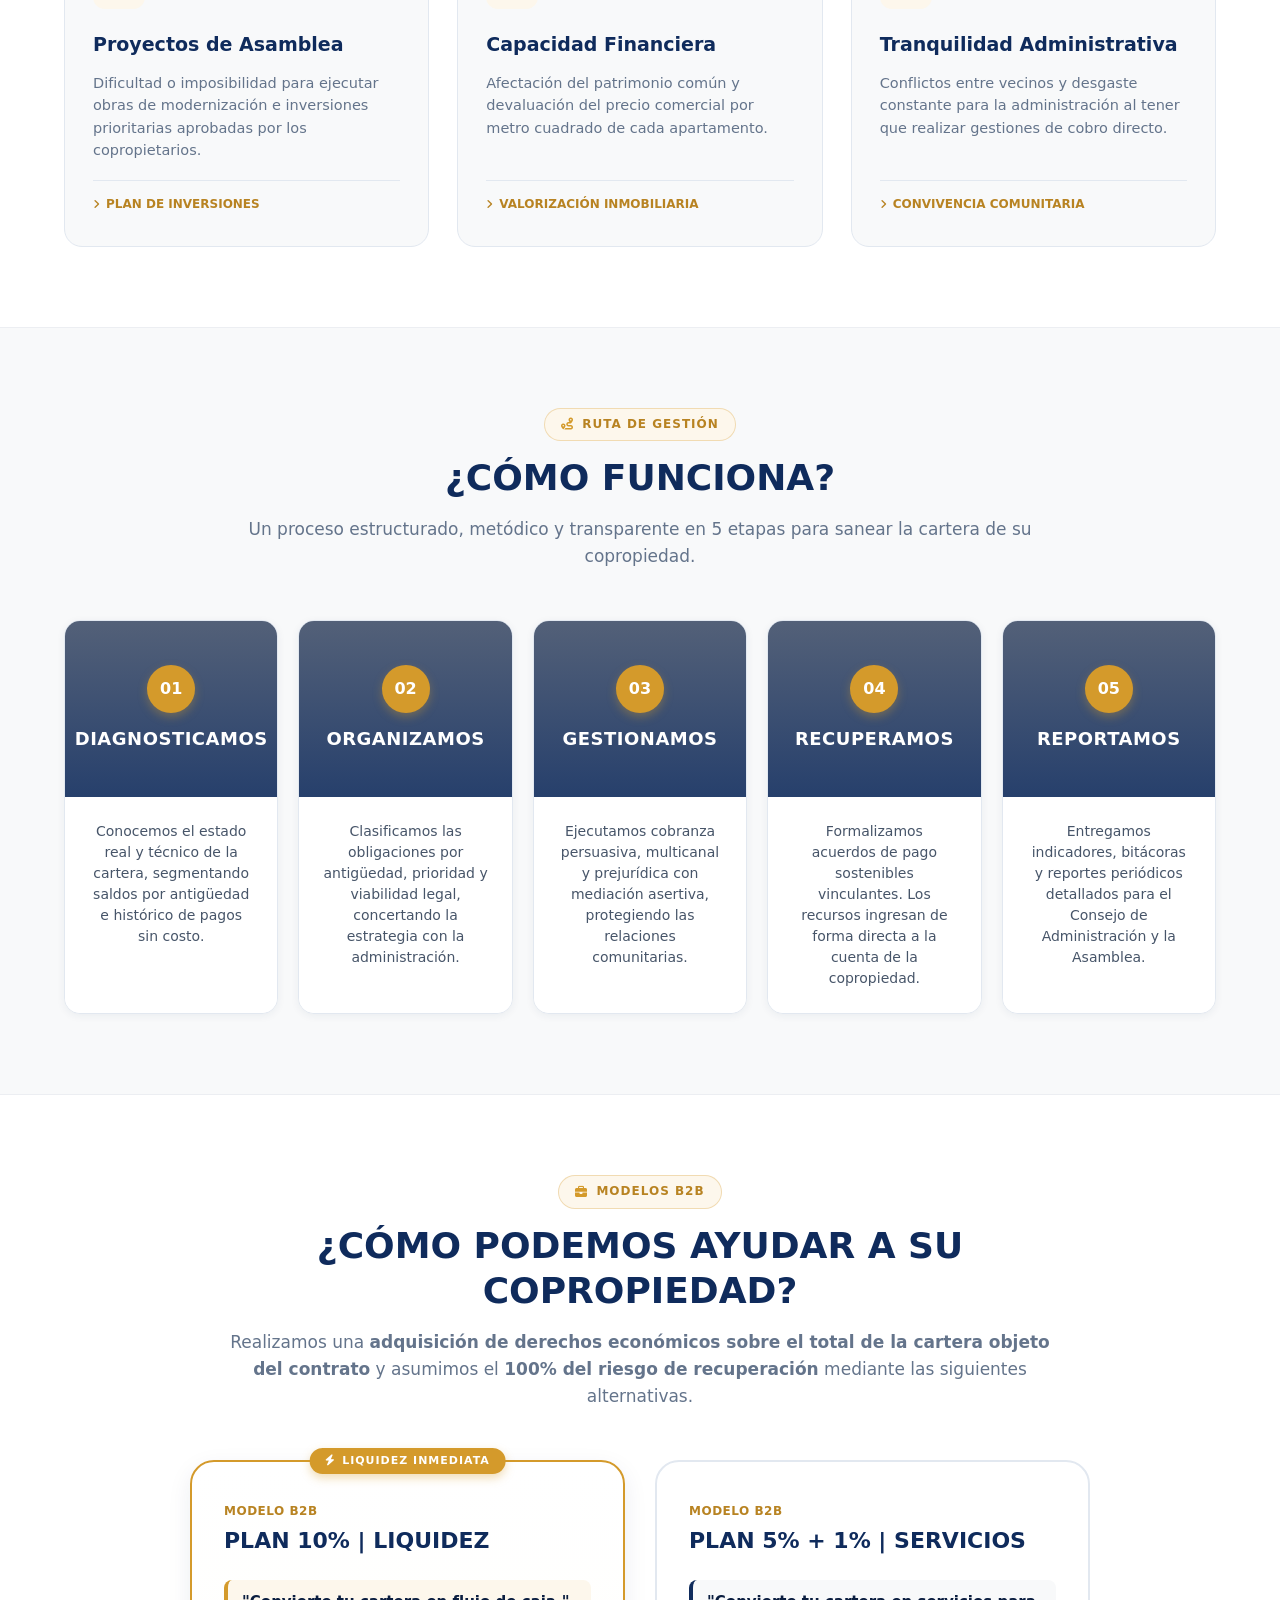
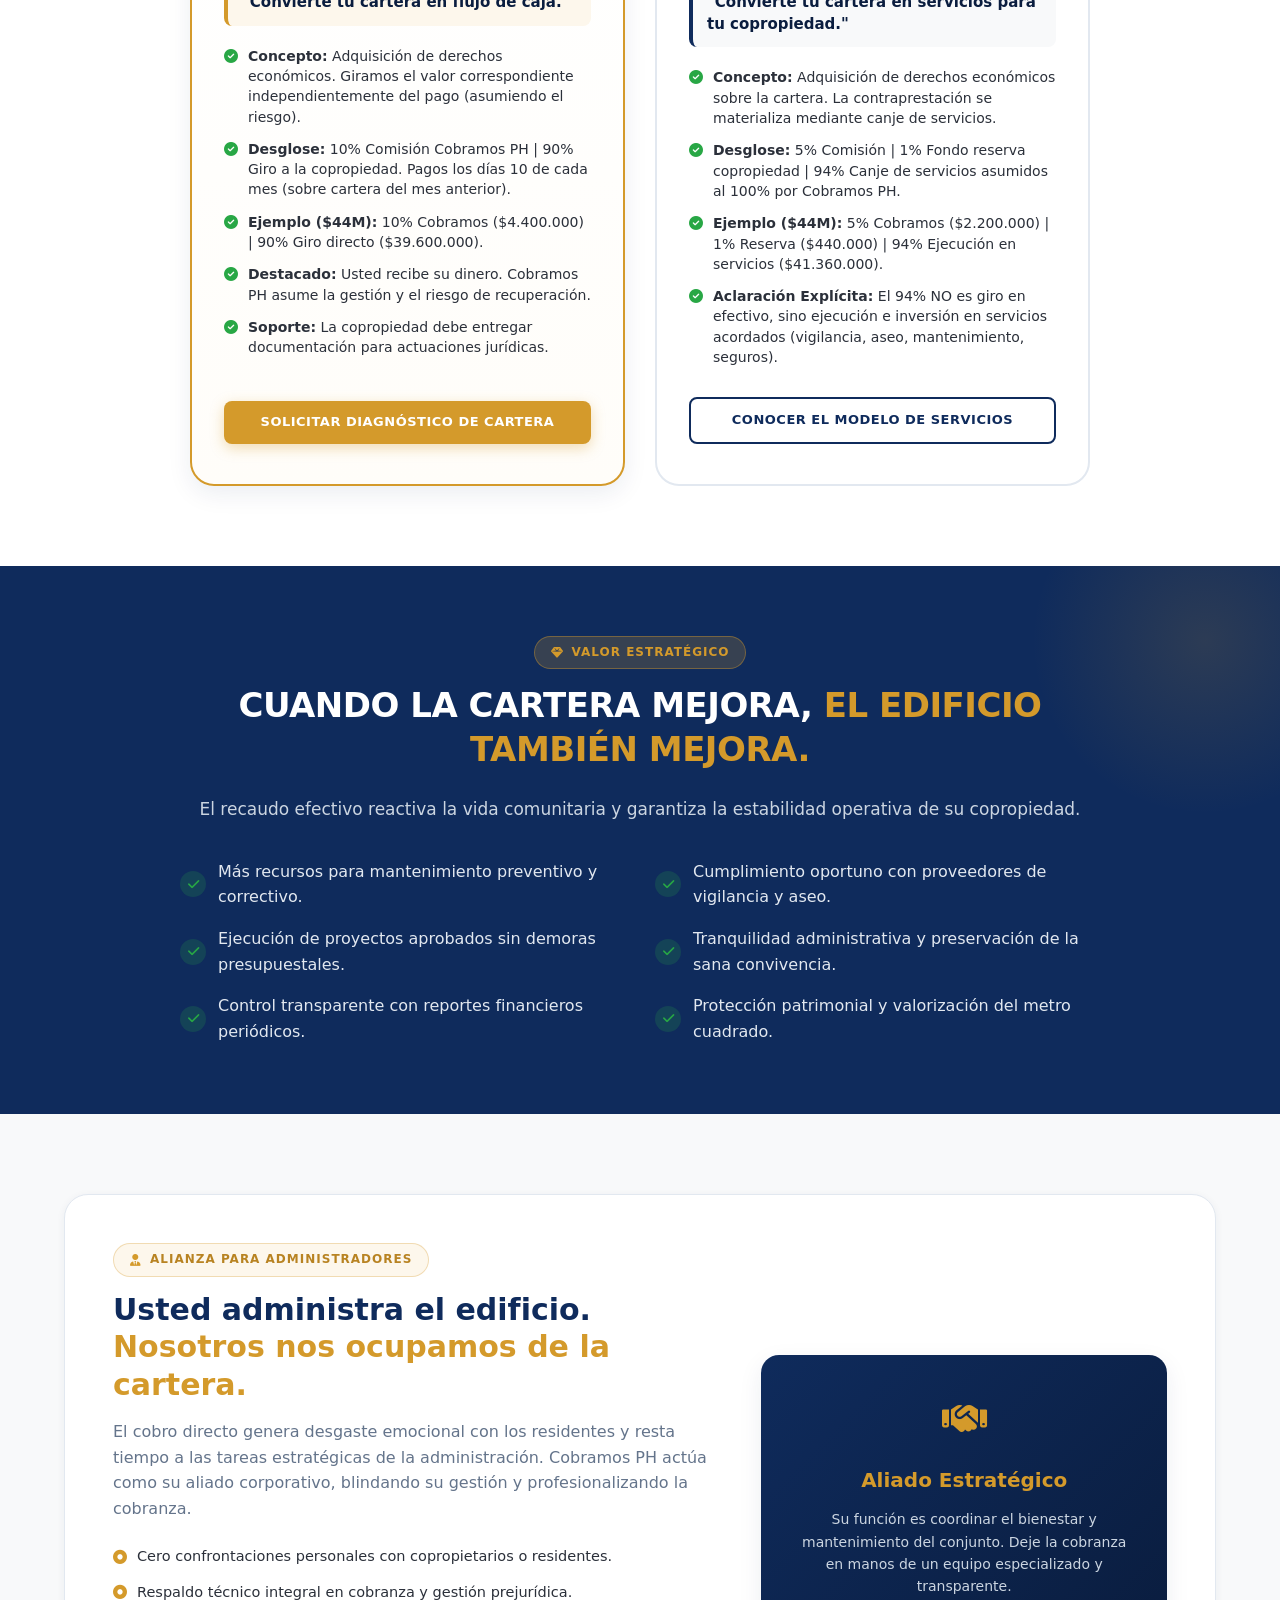
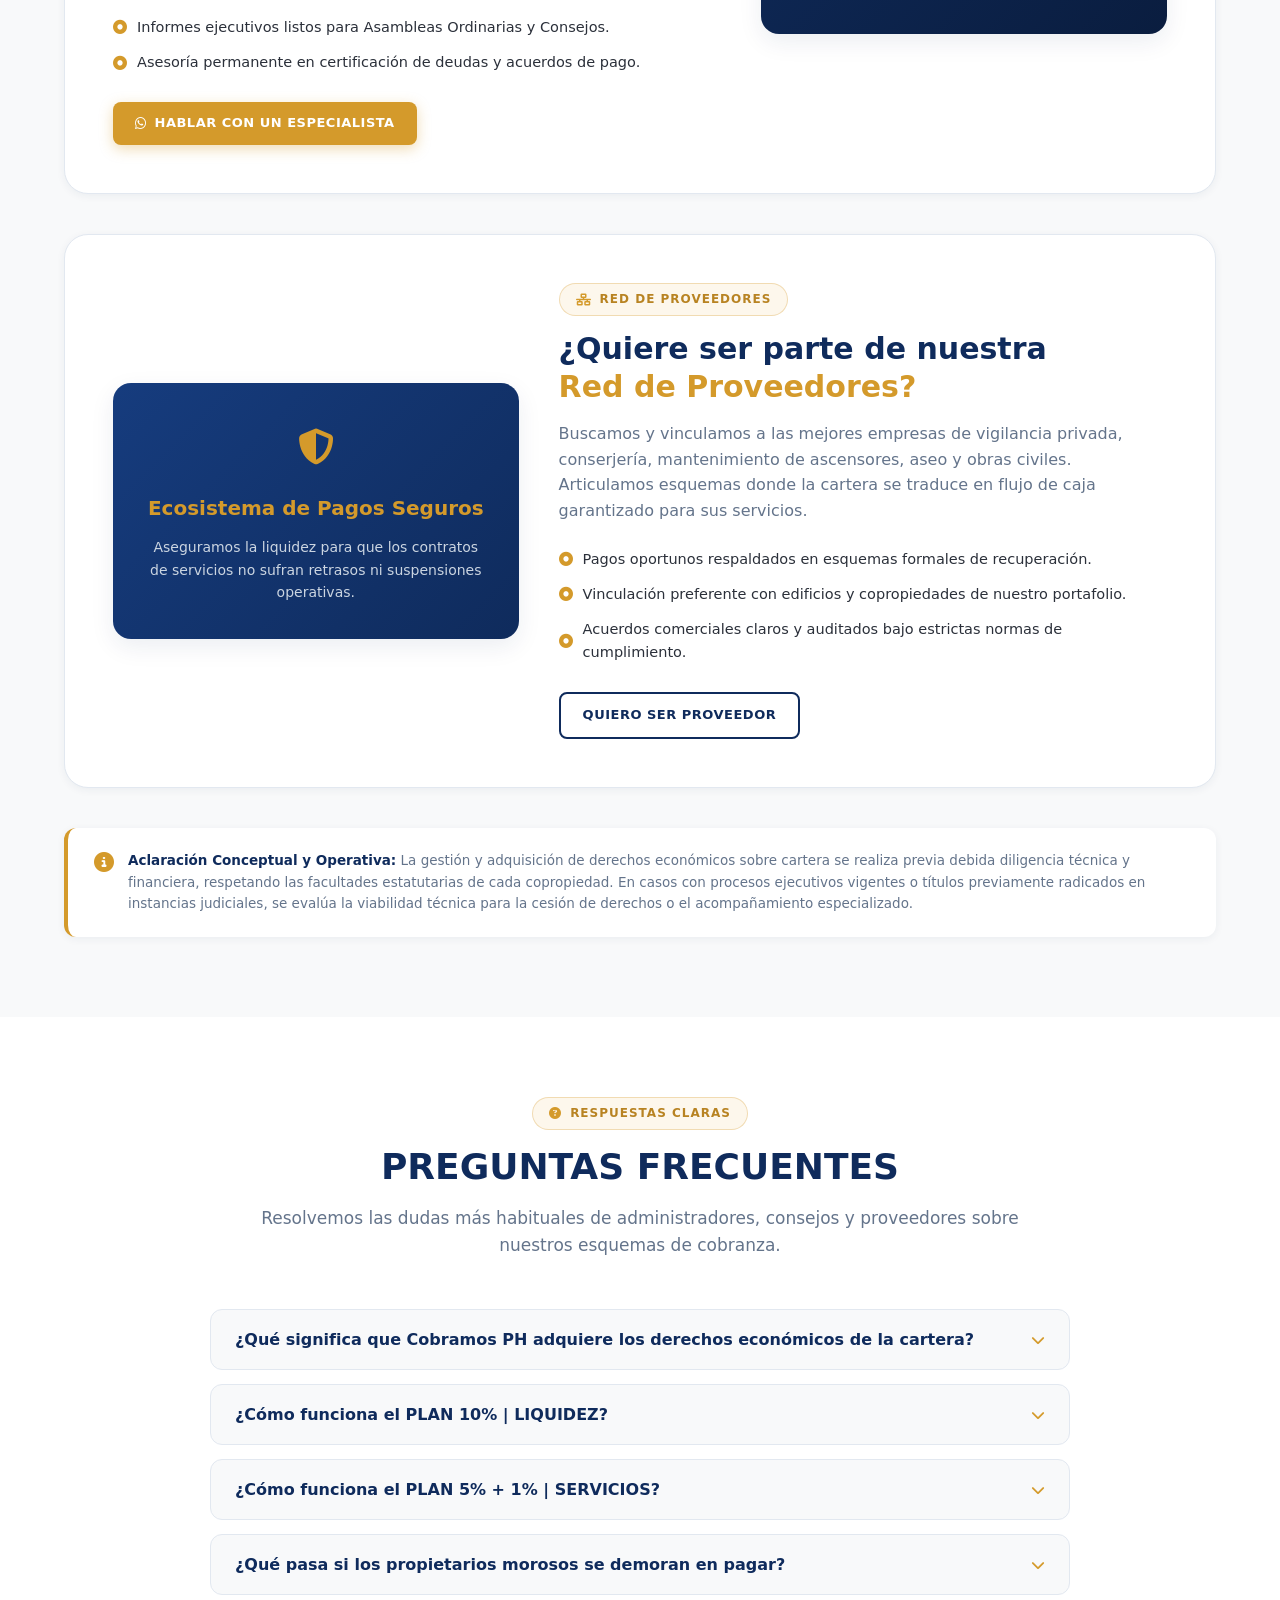
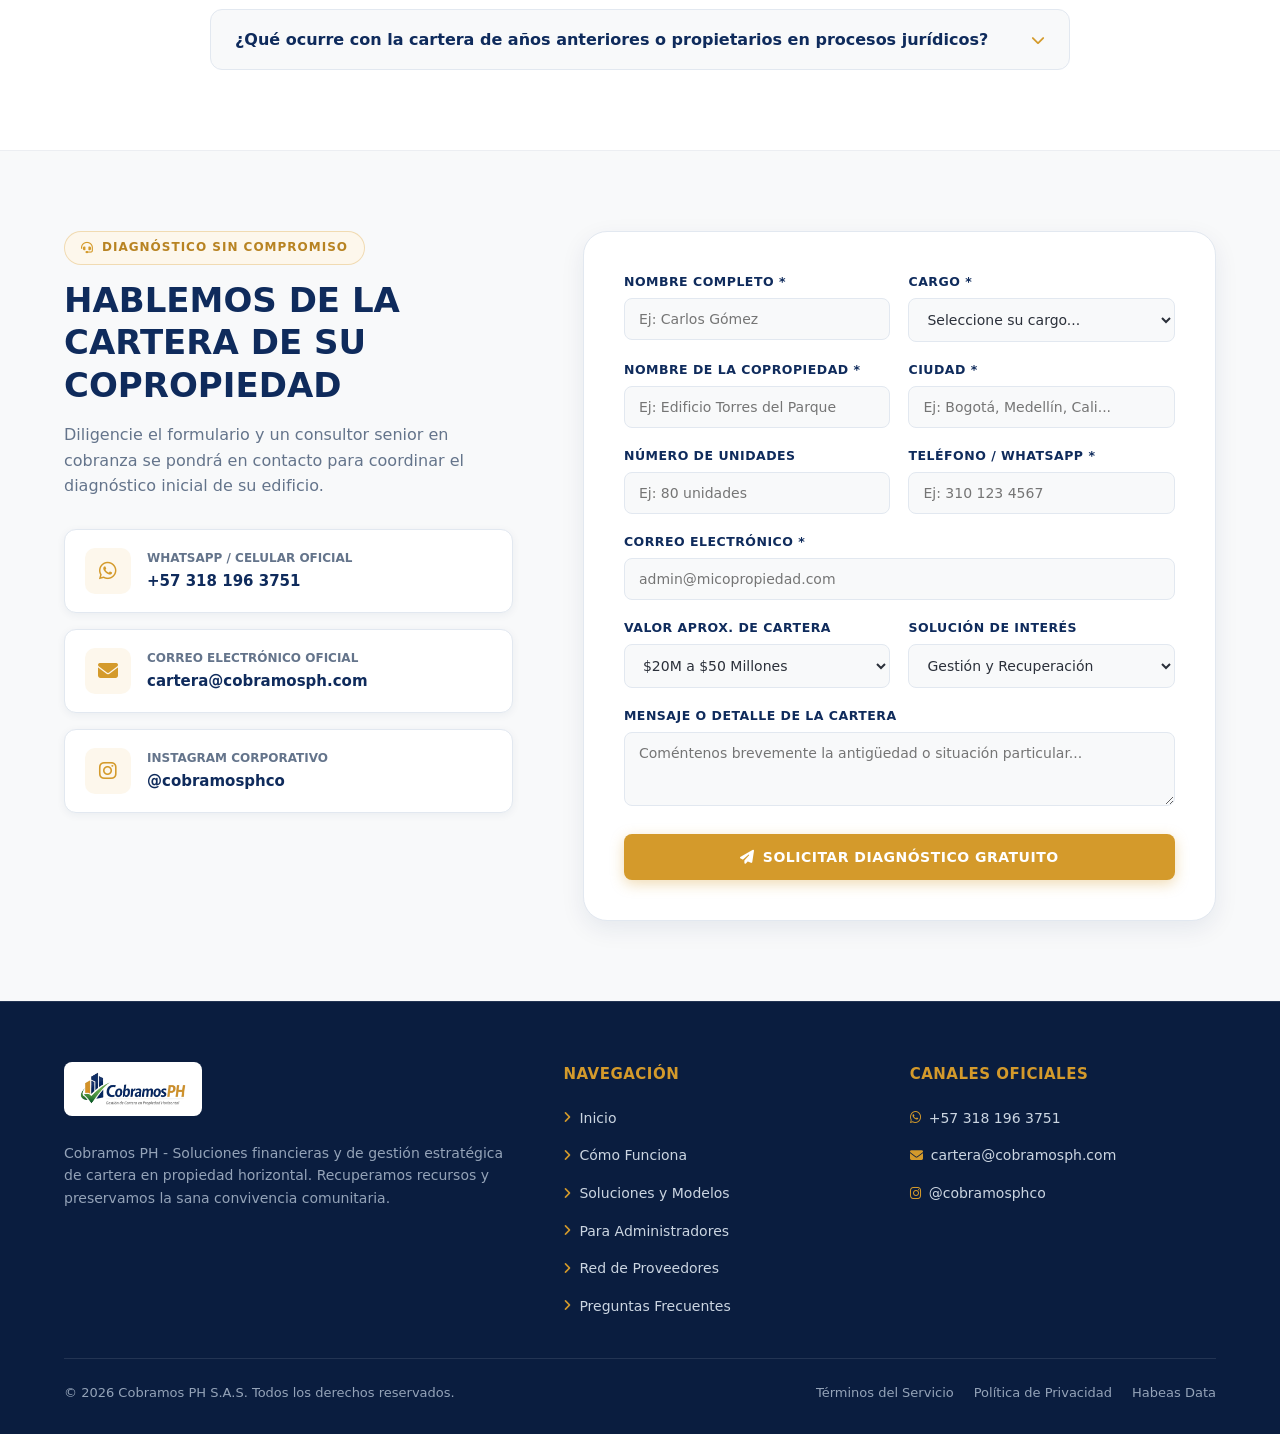
==== commit 121ed7c3: "Add files via upload" ====
--- a/index.html
+++ b/index.html
@@ -1205,6 +1205,18 @@
                 flex-direction: column;
                 gap: 16px;
                 padding: 14px 20px;
+                border-bottom: none;
+                box-shadow: none;
+            }
+            header::after {
+                content: '';
+                position: absolute;
+                top: 100%;
+                left: 0;
+                right: 0;
+                height: 30px;
+                background: linear-gradient(to bottom, rgba(255,255,255,0.98) 0%, rgba(255,255,255,0) 100%);
+                pointer-events: none;
             }
             nav {
                 flex-wrap: wrap;
@@ -1262,8 +1274,6 @@
          ======================================================================== -->
     <div class="topbar">
         <div class="topbar-left">
-            <i class="fa-solid fa-location-dot"></i>
-            <span>Calle 29 # 23-39, Manga · Cartagena, Colombia</span>
         </div>
         <div class="topbar-right">
             <a href="https://api.whatsapp.com/send?phone=573181963751&text=Hola,%20quisiera%20solicitar%20un%20diagn%C3%B3stico%20de%20cartera%20para%20mi%20copropiedad." target="_blank" rel="noopener noreferrer">
@@ -1453,38 +1463,73 @@
 
             <div class="steps-grid">
                 <!-- Paso 1 -->
-                <div class="step-card">
-                    <div class="step-badge">01</div>
-                    <h3>DIAGNOSTICAMOS</h3>
-                    <p>Conocemos el estado real y técnico de la cartera, segmentando saldos por antigüedad e histórico de pagos sin costo.</p>
+                <div class="step-card" style="padding: 0; border-radius: 16px; overflow: hidden; display: flex; flex-direction: column;">
+                    <div style="position: relative; height: 176px; overflow: hidden;">
+                        <div style="position: absolute; inset: 0; background-image: url('https://images.unsplash.com/photo-1551836022-d5d88e9218df?auto=format&fit=crop&w=600&q=80'); background-size: cover; background-position: center;"></div>
+                        <div style="position: absolute; inset: 0; background: linear-gradient(180deg, rgba(10, 29, 63, 0.7) 0%, rgba(15, 43, 92, 0.9) 100%); display: flex; flex-direction: column; align-items: center; justify-content: center; padding: 20px;">
+                            <div class="step-badge" style="margin: 0 0 12px 0;">01</div>
+                            <h3 style="color: #FFFFFF; font-size: 18px; margin: 0; text-align: center;">DIAGNOSTICAMOS</h3>
+                        </div>
+                    </div>
+                    <div style="padding: 24px; background-color: #FFFFFF; flex-grow: 1;">
+                        <p style="margin: 0; color: #475569; font-size: 14px; line-height: 1.5;">Conocemos el estado real y técnico de la cartera, segmentando saldos por antigüedad e histórico de pagos sin costo.</p>
+                    </div>
                 </div>
 
                 <!-- Paso 2 -->
-                <div class="step-card">
-                    <div class="step-badge">02</div>
-                    <h3>ORGANIZAMOS</h3>
-                    <p>Clasificamos las obligaciones por antigüedad, prioridad y viabilidad legal, concertando la estrategia con la administración.</p>
+                <div class="step-card" style="padding: 0; border-radius: 16px; overflow: hidden; display: flex; flex-direction: column;">
+                    <div style="position: relative; height: 176px; overflow: hidden;">
+                        <div style="position: absolute; inset: 0; background-image: url('https://images.unsplash.com/photo-1454165804606-c3d57bc86b40?auto=format&fit=crop&w=600&q=80'); background-size: cover; background-position: center;"></div>
+                        <div style="position: absolute; inset: 0; background: linear-gradient(180deg, rgba(10, 29, 63, 0.7) 0%, rgba(15, 43, 92, 0.9) 100%); display: flex; flex-direction: column; align-items: center; justify-content: center; padding: 20px;">
+                            <div class="step-badge" style="margin: 0 0 12px 0;">02</div>
+                            <h3 style="color: #FFFFFF; font-size: 18px; margin: 0; text-align: center;">ORGANIZAMOS</h3>
+                        </div>
+                    </div>
+                    <div style="padding: 24px; background-color: #FFFFFF; flex-grow: 1;">
+                        <p style="margin: 0; color: #475569; font-size: 14px; line-height: 1.5;">Clasificamos las obligaciones por antigüedad, prioridad y viabilidad legal, concertando la estrategia con la administración.</p>
+                    </div>
                 </div>
 
                 <!-- Paso 3 -->
-                <div class="step-card">
-                    <div class="step-badge">03</div>
-                    <h3>GESTIONAMOS</h3>
-                    <p>Ejecutamos cobranza persuasiva, multicanal y prejurídica con mediación asertiva, protegiendo las relaciones comunitarias.</p>
+                <div class="step-card" style="padding: 0; border-radius: 16px; overflow: hidden; display: flex; flex-direction: column;">
+                    <div style="position: relative; height: 176px; overflow: hidden;">
+                        <div style="position: absolute; inset: 0; background-image: url('https://images.unsplash.com/photo-1573496359142-b8d87734a5a2?auto=format&fit=crop&w=600&q=80'); background-size: cover; background-position: center;"></div>
+                        <div style="position: absolute; inset: 0; background: linear-gradient(180deg, rgba(10, 29, 63, 0.7) 0%, rgba(15, 43, 92, 0.9) 100%); display: flex; flex-direction: column; align-items: center; justify-content: center; padding: 20px;">
+                            <div class="step-badge" style="margin: 0 0 12px 0;">03</div>
+                            <h3 style="color: #FFFFFF; font-size: 18px; margin: 0; text-align: center;">GESTIONAMOS</h3>
+                        </div>
+                    </div>
+                    <div style="padding: 24px; background-color: #FFFFFF; flex-grow: 1;">
+                        <p style="margin: 0; color: #475569; font-size: 14px; line-height: 1.5;">Ejecutamos cobranza persuasiva, multicanal y prejurídica con mediación asertiva, protegiendo las relaciones comunitarias.</p>
+                    </div>
                 </div>
 
                 <!-- Paso 4 -->
-                <div class="step-card">
-                    <div class="step-badge">04</div>
-                    <h3>RECUPERAMOS</h3>
-                    <p>Formalizamos acuerdos de pago sostenibles vinculantes. Los recursos ingresan de forma directa a la cuenta de la copropiedad.</p>
+                <div class="step-card" style="padding: 0; border-radius: 16px; overflow: hidden; display: flex; flex-direction: column;">
+                    <div style="position: relative; height: 176px; overflow: hidden;">
+                        <div style="position: absolute; inset: 0; background-image: url('https://images.unsplash.com/photo-1521791136064-7986c2920216?auto=format&fit=crop&w=600&q=80'); background-size: cover; background-position: center;"></div>
+                        <div style="position: absolute; inset: 0; background: linear-gradient(180deg, rgba(10, 29, 63, 0.7) 0%, rgba(15, 43, 92, 0.9) 100%); display: flex; flex-direction: column; align-items: center; justify-content: center; padding: 20px;">
+                            <div class="step-badge" style="margin: 0 0 12px 0;">04</div>
+                            <h3 style="color: #FFFFFF; font-size: 18px; margin: 0; text-align: center;">RECUPERAMOS</h3>
+                        </div>
+                    </div>
+                    <div style="padding: 24px; background-color: #FFFFFF; flex-grow: 1;">
+                        <p style="margin: 0; color: #475569; font-size: 14px; line-height: 1.5;">Formalizamos acuerdos de pago sostenibles vinculantes. Los recursos ingresan de forma directa a la cuenta de la copropiedad.</p>
+                    </div>
                 </div>
 
                 <!-- Paso 5 -->
-                <div class="step-card">
-                    <div class="step-badge">05</div>
-                    <h3>REPORTAMOS</h3>
-                    <p>Entregamos indicadores, bitácoras y reportes periódicos detallados para el Consejo de Administración y la Asamblea.</p>
+                <div class="step-card" style="padding: 0; border-radius: 16px; overflow: hidden; display: flex; flex-direction: column;">
+                    <div style="position: relative; height: 176px; overflow: hidden;">
+                        <div style="position: absolute; inset: 0; background-image: url('https://images.unsplash.com/photo-1460925895917-afdab827c52f?auto=format&fit=crop&w=600&q=80'); background-size: cover; background-position: center;"></div>
+                        <div style="position: absolute; inset: 0; background: linear-gradient(180deg, rgba(10, 29, 63, 0.7) 0%, rgba(15, 43, 92, 0.9) 100%); display: flex; flex-direction: column; align-items: center; justify-content: center; padding: 20px;">
+                            <div class="step-badge" style="margin: 0 0 12px 0;">05</div>
+                            <h3 style="color: #FFFFFF; font-size: 18px; margin: 0; text-align: center;">REPORTAMOS</h3>
+                        </div>
+                    </div>
+                    <div style="padding: 24px; background-color: #FFFFFF; flex-grow: 1;">
+                        <p style="margin: 0; color: #475569; font-size: 14px; line-height: 1.5;">Entregamos indicadores, bitácoras y reportes periódicos detallados para el Consejo de Administración y la Asamblea.</p>
+                    </div>
                 </div>
             </div>
         </div>
@@ -1501,34 +1546,11 @@
                     <span>Modelos B2B</span>
                 </span>
                 <h2 class="section-title">¿CÓMO PODEMOS AYUDAR A SU COPROPIEDAD?</h2>
-                <p class="section-subtitle">Diseñamos tres alternativas claras para ajustarnos a las metas presupuestales y urgencias de liquidez de su edificio.</p>
+                <p class="section-subtitle">Realizamos una <strong>adquisición de derechos económicos sobre el total de la cartera objeto del contrato</strong> y asumimos el <strong>100% del riesgo de recuperación</strong> mediante las siguientes alternativas.</p>
             </div>
 
-            <div class="soluciones-grid">
+            <div class="soluciones-grid" style="grid-template-columns: repeat(auto-fit, minmax(320px, 1fr)); max-width: 900px; margin: 0 auto;">
                 <!-- CARD 1 -->
-                <div class="solucion-card">
-                    <div>
-                        <div class="solucion-header">
-                            <span class="solucion-category">Modelo Tradicional Especializado</span>
-                            <h3>GESTIÓN Y RECUPERACIÓN DE CARTERA</h3>
-                        </div>
-                        <div class="solucion-phrase">
-                            "Usted conserva la cartera. Nosotros nos encargamos de gestionarla."
-                        </div>
-                        <ul class="solucion-features">
-                            <li><i class="fa-solid fa-circle-check check-icon"></i> <span>Auditoría y segmentación técnica de obligaciones morosas.</span></li>
-                            <li><i class="fa-solid fa-circle-check check-icon"></i> <span>Cobranza persuasiva multicanal y prejurídica asertiva.</span></li>
-                            <li><i class="fa-solid fa-circle-check check-icon"></i> <span>Estructuración de acuerdos de pago sostenibles.</span></li>
-                            <li><i class="fa-solid fa-circle-check check-icon"></i> <span>Reportes mensuales con estados de cuenta para asambleas.</span></li>
-                            <li><i class="fa-solid fa-circle-check check-icon"></i> <span>Sin costo anticipado: honorarios a cargo del deudor según ley.</span></li>
-                        </ul>
-                    </div>
-                    <div class="solucion-footer">
-                        <a href="#contacto" class="btn btn-outline">SOLICITAR DIAGNÓSTICO</a>
-                    </div>
-                </div>
-
-                <!-- CARD 2 -->
                 <div class="solucion-card featured">
                     <div class="card-ribbon">
                         <i class="fa-solid fa-bolt"></i>
@@ -1536,45 +1558,44 @@
                     </div>
                     <div>
                         <div class="solucion-header">
-                            <span class="solucion-category">Adquisición & Monetización</span>
-                            <h3>COBRAMOS LIQUIDEZ</h3>
+                            <span class="solucion-category">Modelo B2B</span>
+                            <h3>PLAN 10% | LIQUIDEZ</h3>
                         </div>
                         <div class="solucion-phrase">
-                            "Convierta cartera en liquidez inmediata para su edificio."
+                            "Convierte tu cartera en flujo de caja."
                         </div>
                         <ul class="solucion-features">
-                            <li><i class="fa-solid fa-circle-check check-icon"></i> <span>Adquisición de derechos económicos sobre cartera calificada.</span></li>
-                            <li><i class="fa-solid fa-circle-check check-icon"></i> <span><strong>Esquema estándar del 10%</strong> de tarifa transparente.</span></li>
-                            <li><i class="fa-solid fa-circle-check check-icon"></i> <span>Inyección de capital para reparaciones locativas urgentes.</span></li>
-                            <li><i class="fa-solid fa-circle-check check-icon"></i> <span>Evita cobro de cuotas extraordinarias a propietarios cumplidos.</span></li>
-                            <li><i class="fa-solid fa-circle-check check-icon"></i> <span>Cobramos PH asume la gestión de recuperación posterior.</span></li>
+                            <li><i class="fa-solid fa-circle-check check-icon"></i> <span><strong>Concepto:</strong> Adquisición de derechos económicos. Giramos el valor correspondiente independientemente del pago (asumiendo el riesgo).</span></li>
+                            <li><i class="fa-solid fa-circle-check check-icon"></i> <span><strong>Desglose:</strong> 10% Comisión Cobramos PH | 90% Giro a la copropiedad. Pagos los días 10 de cada mes (sobre cartera del mes anterior).</span></li>
+                            <li><i class="fa-solid fa-circle-check check-icon"></i> <span><strong>Ejemplo ($44M):</strong> 10% Cobramos ($4.400.000) | 90% Giro directo ($39.600.000).</span></li>
+                            <li><i class="fa-solid fa-circle-check check-icon"></i> <span><strong>Destacado:</strong> Usted recibe su dinero. Cobramos PH asume la gestión y el riesgo de recuperación.</span></li>
+                            <li><i class="fa-solid fa-circle-check check-icon"></i> <span><strong>Soporte:</strong> La copropiedad debe entregar documentación para actuaciones jurídicas.</span></li>
                         </ul>
                     </div>
                     <div class="solucion-footer">
-                        <a href="#contacto" class="btn btn-gold">QUIERO EVALUAR MI CARTERA</a>
-                    </div>
-                </div>
-
-                <!-- CARD 3 -->
+                        <a href="#contacto" class="btn btn-gold">SOLICITAR DIAGNÓSTICO DE CARTERA</a>
+                    </div>
+                </div>
+
+                <!-- CARD 2 -->
                 <div class="solucion-card">
                     <div>
                         <div class="solucion-header">
-                            <span class="solucion-category">Canje de Servicios Esenciales</span>
-                            <h3>COBRAMOS SERVICIOS</h3>
+                            <span class="solucion-category">Modelo B2B</span>
+                            <h3>PLAN 5% + 1% | SERVICIOS</h3>
                         </div>
                         <div class="solucion-phrase">
-                            "Su cartera se convierte en servicios para su edificio."
+                            "Convierte tu cartera en servicios para tu copropiedad."
                         </div>
                         <ul class="solucion-features">
-                            <li><i class="fa-solid fa-circle-check check-icon"></i> <span>Canje de cartera por contratos de vigilancia, aseo y obras.</span></li>
-                            <li><i class="fa-solid fa-circle-check check-icon"></i> <span>Mantenimiento correctivo, pólizas y seguros de zonas comunes.</span></li>
-                            <li><i class="fa-solid fa-circle-check check-icon"></i> <span><strong>Esquema 5% base + reserva del 1%</strong> para imprevistos.</span></li>
-                            <li><i class="fa-solid fa-circle-check check-icon"></i> <span>Garantía de cumplimiento con proveedores calificados.</span></li>
-                            <li><i class="fa-solid fa-circle-check check-icon"></i> <span>Optimización y sostenibilidad del presupuesto ordinario.</span></li>
+                            <li><i class="fa-solid fa-circle-check check-icon"></i> <span><strong>Concepto:</strong> Adquisición de derechos económicos sobre la cartera. La contraprestación se materializa mediante canje de servicios.</span></li>
+                            <li><i class="fa-solid fa-circle-check check-icon"></i> <span><strong>Desglose:</strong> 5% Comisión | 1% Fondo reserva copropiedad | 94% Canje de servicios asumidos al 100% por Cobramos PH.</span></li>
+                            <li><i class="fa-solid fa-circle-check check-icon"></i> <span><strong>Ejemplo ($44M):</strong> 5% Cobramos ($2.200.000) | 1% Reserva ($440.000) | 94% Ejecución en servicios ($41.360.000).</span></li>
+                            <li><i class="fa-solid fa-circle-check check-icon"></i> <span><strong>Aclaración Explícita:</strong> El 94% NO es giro en efectivo, sino ejecución e inversión en servicios acordados (vigilancia, aseo, mantenimiento, seguros).</span></li>
                         </ul>
                     </div>
                     <div class="solucion-footer">
-                        <a href="#contacto" class="btn btn-outline">CONOCER EL MODELO</a>
+                        <a href="#contacto" class="btn btn-outline">CONOCER EL MODELO DE SERVICIOS</a>
                     </div>
                 </div>
             </div>
@@ -1713,55 +1734,55 @@
                 <!-- FAQ 1 -->
                 <div class="faq-item">
                     <button type="button" class="faq-question">
-                        <span>¿Cobramos compra toda la cartera?</span>
+                        <span>¿Qué significa que Cobramos PH adquiere los derechos económicos de la cartera?</span>
                         <i class="fa-solid fa-chevron-down faq-chevron"></i>
                     </button>
                     <div class="faq-answer">
-                        <p>No toda cartera califica automáticamente para compra o anticipo. Se realiza una evaluación previa y diagnóstico técnico de viabilidad, analizando la antigüedad de los saldos, el tipo de inmueble (residencial o comercial) y el estado registral del predio para determinar si aplica para <strong>Cobramos Liquidez</strong> o para el esquema de <strong>Gestión y Recuperación</strong> ordinaria.</p>
+                        <p>Significa que la copropiedad cede a Cobramos PH el derecho de cobro sobre las obligaciones seleccionadas. Esto le permite a la copropiedad recibir su beneficio pactado (en dinero o en servicios) de manera predecible, mientras nosotros asumimos la gestión y el riesgo de la cobranza.</p>
                     </div>
                 </div>
 
                 <!-- FAQ 2 -->
                 <div class="faq-item">
                     <button type="button" class="faq-question">
-                        <span>¿Qué ocurre con la cartera anterior a la fecha de corte?</span>
+                        <span>¿Cómo funciona el PLAN 10% | LIQUIDEZ?</span>
                         <i class="fa-solid fa-chevron-down faq-chevron"></i>
                     </button>
                     <div class="faq-answer">
-                        <p>La cartera histórica que no sea objeto de un esquema de anticipo de liquidez puede mantenerse bajo nuestra gestión de cobranza persuasiva y prejurídica regular. La copropiedad no pierde el control de sus acreencias y recibe informes periódicos sobre los acuerdos de pago formalizados para dichos periodos.</p>
+                        <p>Bajo esta modalidad, Cobramos PH evalúa la cartera y adquiere sus derechos económicos. La copropiedad recibe una contraprestación equivalente al 10% según las condiciones contractuales, asegurando liquidez para la copropiedad de forma independiente a la fecha real en que los propietarios efectúen el pago.</p>
                     </div>
                 </div>
 
                 <!-- FAQ 3 -->
                 <div class="faq-item">
                     <button type="button" class="faq-question">
-                        <span>¿Cómo funciona el 10%?</span>
+                        <span>¿Cómo funciona el PLAN 5% + 1% | SERVICIOS?</span>
                         <i class="fa-solid fa-chevron-down faq-chevron"></i>
                     </button>
                     <div class="faq-answer">
-                        <p>En el modelo <strong>Cobramos Liquidez</strong>, la copropiedad monetiza de forma inmediata derechos económicos de su cartera morosa calificada con una tarifa estándar del 10%. Esto permite al conjunto contar con recursos líquidos de forma ágil para cubrir reparaciones urgentes o deudas apremiantes, sin tener que esperar meses de cobranza o litigios prolongados.</p>
+                        <p>Los derechos económicos de la cartera se convierten en servicios directos para el edificio (mantenimiento, vigilancia, aseo, seguros). La copropiedad obtiene un 5% representado en la prestación de estos servicios a través de proveedores aliados, más un 1% adicional configurado como fondo de reserva.</p>
                     </div>
                 </div>
 
                 <!-- FAQ 4 -->
                 <div class="faq-item">
                     <button type="button" class="faq-question">
-                        <span>¿Cómo funciona el 5% y la reserva del 1%?</span>
+                        <span>¿Qué pasa si los propietarios morosos se demoran en pagar?</span>
                         <i class="fa-solid fa-chevron-down faq-chevron"></i>
                     </button>
                     <div class="faq-answer">
-                        <p>Bajo la modalidad <strong>Cobramos Servicios</strong>, la cartera se canjea o canaliza para la provisión continua de servicios esenciales del edificio (vigilancia, aseo, mantenimiento, seguros). Opera bajo una comisión base del 5% sobre el recaudo gestionado más una reserva técnica del 1% destinada a contingencias presupuestales operativas de la copropiedad.</p>
+                        <p>La copropiedad no se ve afectada por los tiempos de mora. Al operar mediante la adquisición de derechos económicos, el beneficio acordado para la copropiedad se mantiene según lo estipulado en el contrato, mientras Cobramos PH asume la gestión y el seguimiento.</p>
                     </div>
                 </div>
 
                 <!-- FAQ 5 -->
                 <div class="faq-item">
                     <button type="button" class="faq-question">
-                        <span>¿Quién selecciona a los proveedores?</span>
+                        <span>¿Qué ocurre con la cartera de años anteriores o propietarios en procesos jurídicos?</span>
                         <i class="fa-solid fa-chevron-down faq-chevron"></i>
                     </button>
                     <div class="faq-answer">
-                        <p>La autonomía de la copropiedad se preserva en todo momento. La administración y el Consejo de Administración pueden continuar con sus proveedores actuales de confianza siempre que cumplan los requisitos de formalidad, o bien seleccionar empresas aliadas de nuestra <strong>Red de Proveedores</strong> que ofrecen tarifas preferenciales y garantías de servicio continuo.</p>
+                        <p>La cartera histórica o los propietarios con proceso jurídico vigente no entran de forma automática en el modelo estándar. Para estos casos, Cobramos PH realiza una evaluación individual y presenta una propuesta jurídica y comercial a la medida.</p>
                     </div>
                 </div>
             </div>
@@ -1819,19 +1840,19 @@
 
                 <!-- Form Column -->
                 <div class="form-card">
-                    <form id="contact-form">
+                    <form id="diagnosticoForm" onsubmit="enviarAWhatsApp(event)">
                         <div class="form-grid">
                             
                             <!-- Nombre -->
                             <div class="form-group">
-                                <label for="form-name">Nombre Completo *</label>
-                                <input type="text" id="form-name" required placeholder="Ej: Carlos Gómez">
+                                <label for="nombre">Nombre Completo *</label>
+                                <input type="text" id="nombre" required placeholder="Ej: Carlos Gómez">
                             </div>
 
                             <!-- Cargo -->
                             <div class="form-group">
-                                <label for="form-role">Cargo *</label>
-                                <select id="form-role" required>
+                                <label for="cargo">Cargo *</label>
+                                <select id="cargo" required>
                                     <option value="" disabled selected>Seleccione su cargo...</option>
                                     <option value="Administrador">Administrador(a)</option>
                                     <option value="Miembro Consejo">Miembro de Consejo</option>
@@ -1843,38 +1864,38 @@
 
                             <!-- Copropiedad -->
                             <div class="form-group">
-                                <label for="form-building">Nombre de la Copropiedad *</label>
-                                <input type="text" id="form-building" required placeholder="Ej: Edificio Torres del Parque">
+                                <label for="copropiedad">Nombre de la Copropiedad *</label>
+                                <input type="text" id="copropiedad" required placeholder="Ej: Edificio Torres del Parque">
                             </div>
 
                             <!-- Ciudad -->
                             <div class="form-group">
-                                <label for="form-city">Ciudad *</label>
-                                <input type="text" id="form-city" required placeholder="Ej: Bogotá, Medellín, Cali...">
+                                <label for="ciudad">Ciudad *</label>
+                                <input type="text" id="ciudad" required placeholder="Ej: Bogotá, Medellín, Cali...">
                             </div>
 
                             <!-- Número de Unidades -->
                             <div class="form-group">
-                                <label for="form-units">Número de Unidades</label>
-                                <input type="number" id="form-units" placeholder="Ej: 80 unidades">
+                                <label for="unidades">Número de Unidades</label>
+                                <input type="number" id="unidades" placeholder="Ej: 80 unidades">
                             </div>
 
                             <!-- Teléfono / WhatsApp -->
                             <div class="form-group">
-                                <label for="form-phone">Teléfono / WhatsApp *</label>
-                                <input type="tel" id="form-phone" required placeholder="Ej: 310 123 4567">
+                                <label for="telefono">Teléfono / WhatsApp *</label>
+                                <input type="tel" id="telefono" required placeholder="Ej: 310 123 4567">
                             </div>
 
                             <!-- Correo -->
                             <div class="form-group full">
-                                <label for="form-email">Correo Electrónico *</label>
-                                <input type="email" id="form-email" required placeholder="admin@micopropiedad.com">
+                                <label for="correo">Correo Electrónico *</label>
+                                <input type="email" id="correo" required placeholder="admin@micopropiedad.com">
                             </div>
 
                             <!-- Valor Cartera -->
                             <div class="form-group">
-                                <label for="form-debt">Valor Aprox. de Cartera</label>
-                                <select id="form-debt">
+                                <label for="cartera">Valor Aprox. de Cartera</label>
+                                <select id="cartera">
                                     <option value="Menos de 20M">Menos de $20 Millones</option>
                                     <option value="20M a 50M" selected>$20M a $50 Millones</option>
                                     <option value="50M a 100M">$50M a $100 Millones</option>
@@ -1885,8 +1906,8 @@
 
                             <!-- Solución de Interés -->
                             <div class="form-group">
-                                <label for="form-solution">Solución de Interés</label>
-                                <select id="form-solution">
+                                <label for="solucion">Solución de Interés</label>
+                                <select id="solucion">
                                     <option value="Recuperacion">Gestión y Recuperación</option>
                                     <option value="Liquidez">Cobramos Liquidez (10%)</option>
                                     <option value="Servicios">Cobramos Servicios (5% + 1%)</option>
@@ -1896,8 +1917,8 @@
 
                             <!-- Mensaje -->
                             <div class="form-group full">
-                                <label for="form-message">Mensaje o Detalle de la Cartera</label>
-                                <textarea id="form-message" rows="3" placeholder="Coméntenos brevemente la antigüedad o situación particular..."></textarea>
+                                <label for="mensaje">Mensaje o Detalle de la Cartera</label>
+                                <textarea id="mensaje" rows="3" placeholder="Coméntenos brevemente la antigüedad o situación particular..."></textarea>
                             </div>
 
                             <!-- Botón Submit -->
@@ -1907,7 +1928,6 @@
                                     <span>SOLICITAR DIAGNÓSTICO GRATUITO</span>
                                 </button>
                             </div>
-
                         </div>
                     </form>
 
@@ -1963,11 +1983,6 @@
                                 <i class="fa-brands fa-instagram"></i> @cobramosphco
                             </a>
                         </li>
-                        <li>
-                            <span style="color: #94A3B8; font-size: 14px; display: inline-flex; align-items: center; gap: 8px;">
-                                <i class="fa-solid fa-map-pin" style="color: var(--gold);"></i> Cobertura Nacional en Colombia
-                            </span>
-                        </li>
                     </ul>
                 </div>
 
@@ -2052,5 +2067,51 @@
         });
     </script>
 
+    <script>
+        // Forzar carga al inicio al recargar la página si no hay hash específico
+        if (!window.location.hash) {
+            window.scrollTo(0, 0);
+        }
+    </script>
+
+<script>
+function enviarAWhatsApp(event) {
+  event.preventDefault(); // Evita que la página se recargue
+
+  // Captura de valores de los inputs
+  const nombre = document.getElementById('nombre').value;
+  const cargo = document.getElementById('cargo').value;
+  const copropiedad = document.getElementById('copropiedad').value;
+  const ciudad = document.getElementById('ciudad').value;
+  const unidades = document.getElementById('unidades').value || 'No especificado';
+  const telefono = document.getElementById('telefono').value;
+  const correo = document.getElementById('correo').value;
+  const cartera = document.getElementById('cartera').value;
+  const solucion = document.getElementById('solucion').value;
+  const mensaje = document.getElementById('mensaje').value || 'Sin detalles adicionales';
+
+  // Número oficial de destino
+  const numeroWhatsApp = "573181963751";
+
+  // Redacción ordenada del mensaje
+  const textoMensaje = `*NUEVO DIAGNÓSTICO SOLICITADO - COBRAMOS PH*%0A%0A` +
+    `👤 *Nombre:* ${encodeURIComponent(nombre)}%0A` +
+    `💼 *Cargo:* ${encodeURIComponent(cargo)}%0A` +
+    `🏢 *Copropiedad:* ${encodeURIComponent(copropiedad)}%0A` +
+    `📍 *Ciudad:* ${encodeURIComponent(ciudad)}%0A` +
+    `🏠 *Unidades:* ${encodeURIComponent(unidades)}%0A` +
+    `📱 *Teléfono:* ${encodeURIComponent(telefono)}%0A` +
+    `✉️ *Correo:* ${encodeURIComponent(correo)}%0A` +
+    `💰 *Valor Cartera:* ${encodeURIComponent(cartera)}%0A` +
+    `🎯 *Solución de Interés:* ${encodeURIComponent(solucion)}%0A` +
+    `📝 *Detalle/Mensaje:* ${encodeURIComponent(mensaje)}`;
+
+  // Enlace final de redirección
+  const urlWhatsApp = `https://api.whatsapp.com/send?phone=${numeroWhatsApp}&text=${textoMensaje}`;
+
+  // Abrir en una nueva pestaña
+  window.open(urlWhatsApp, '_blank');
+}
+</script>
 </body>
 </html>
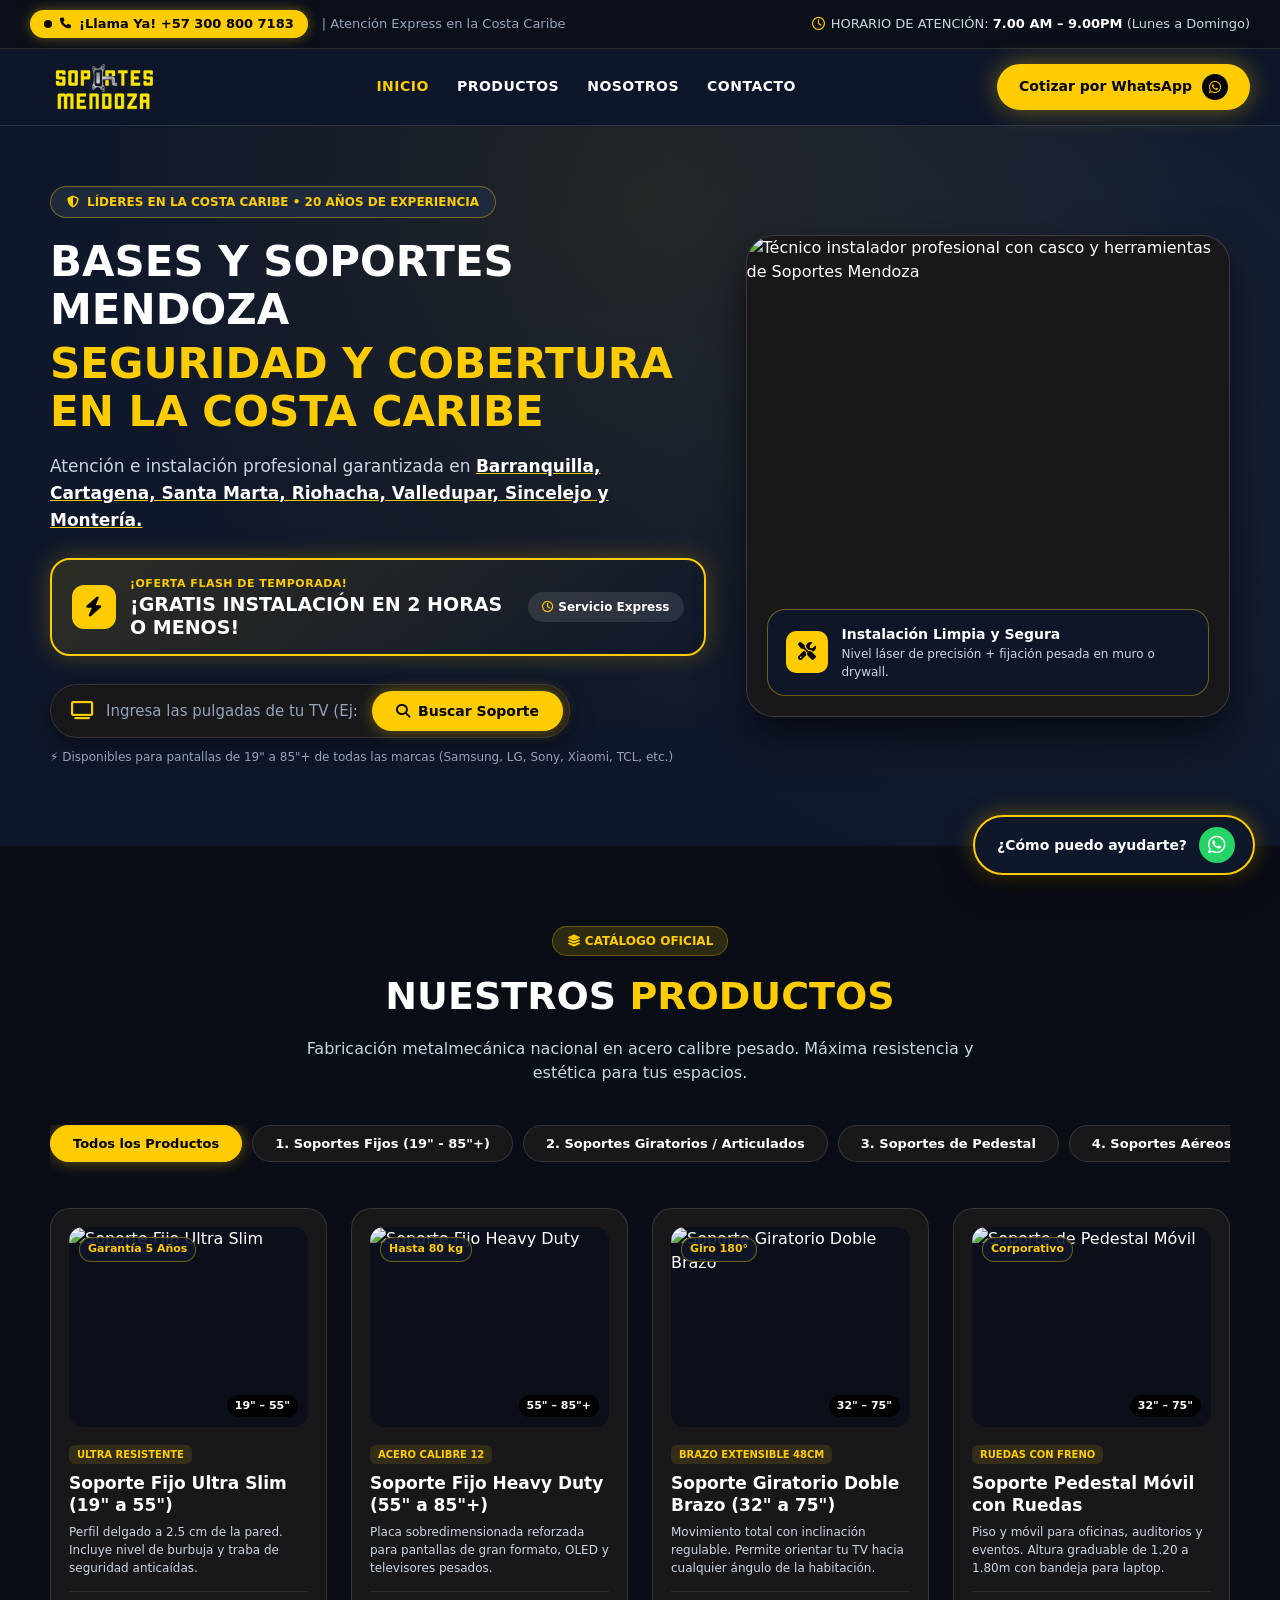
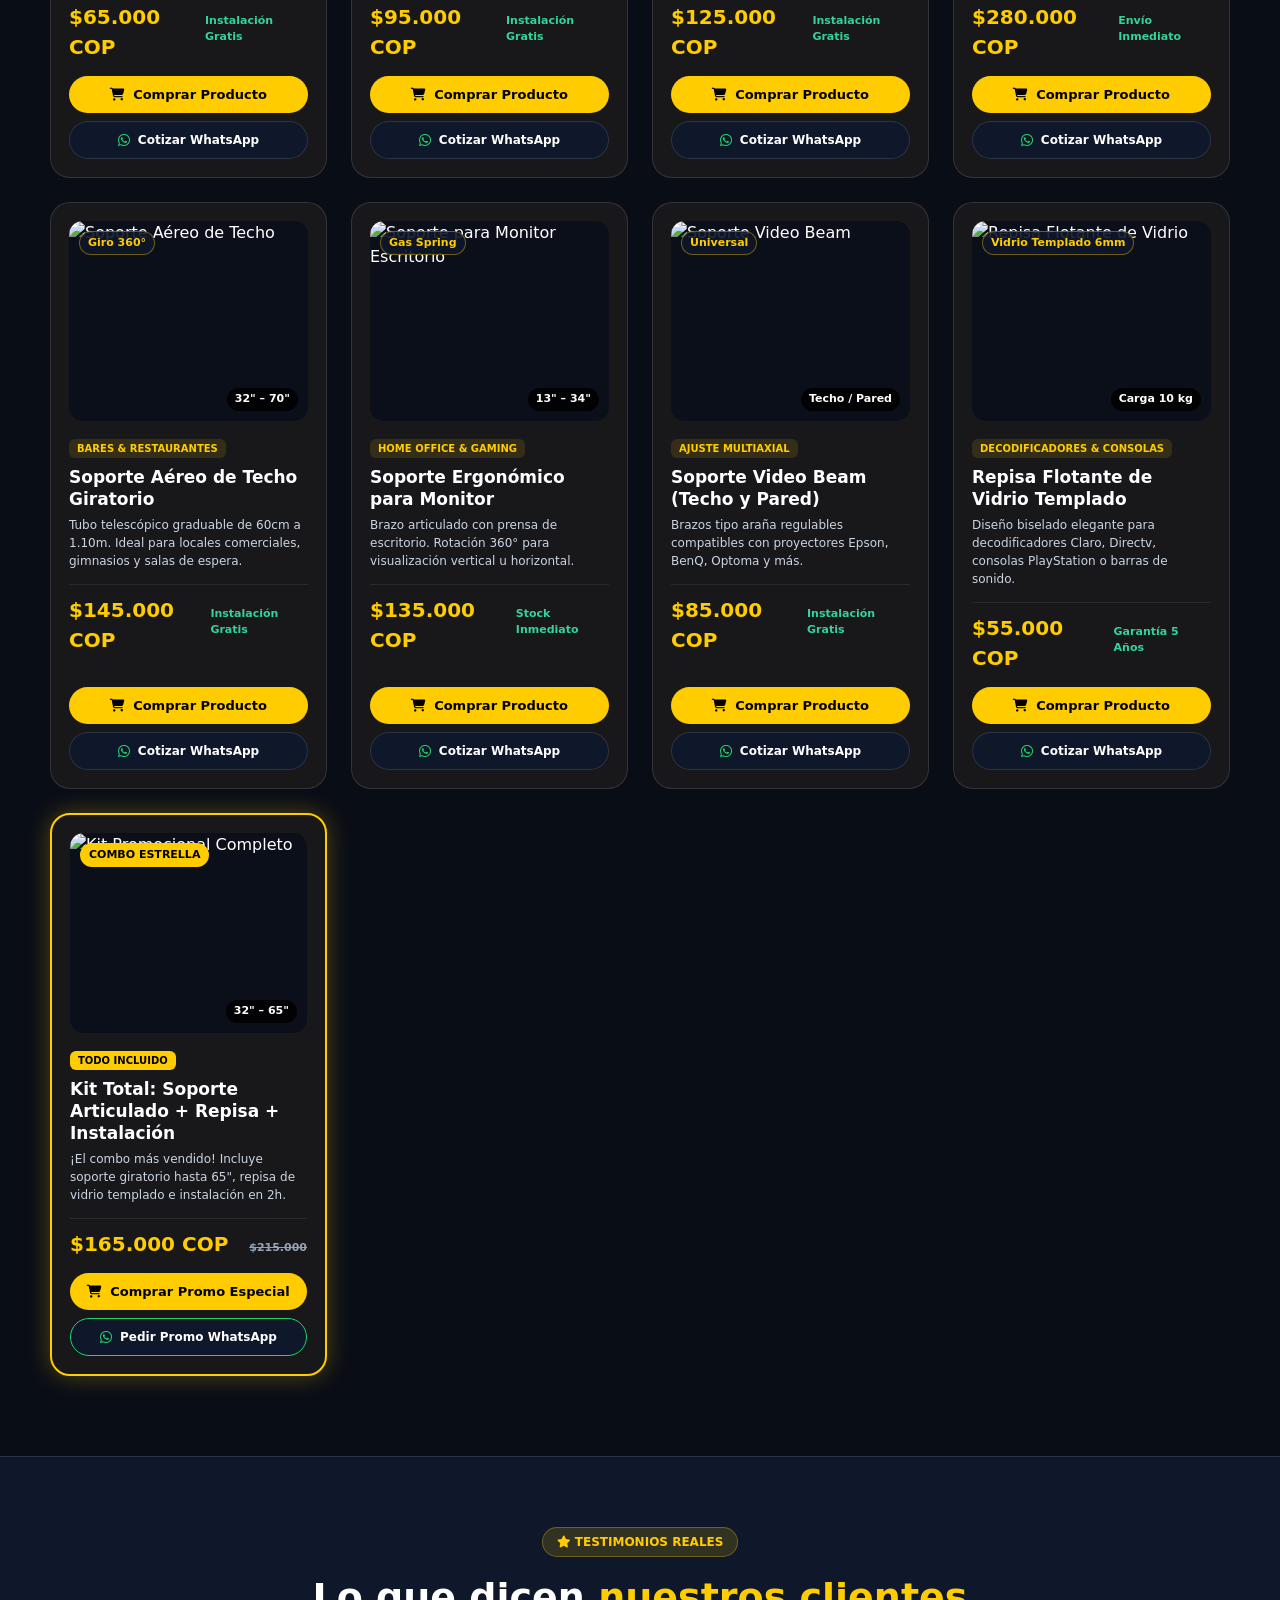
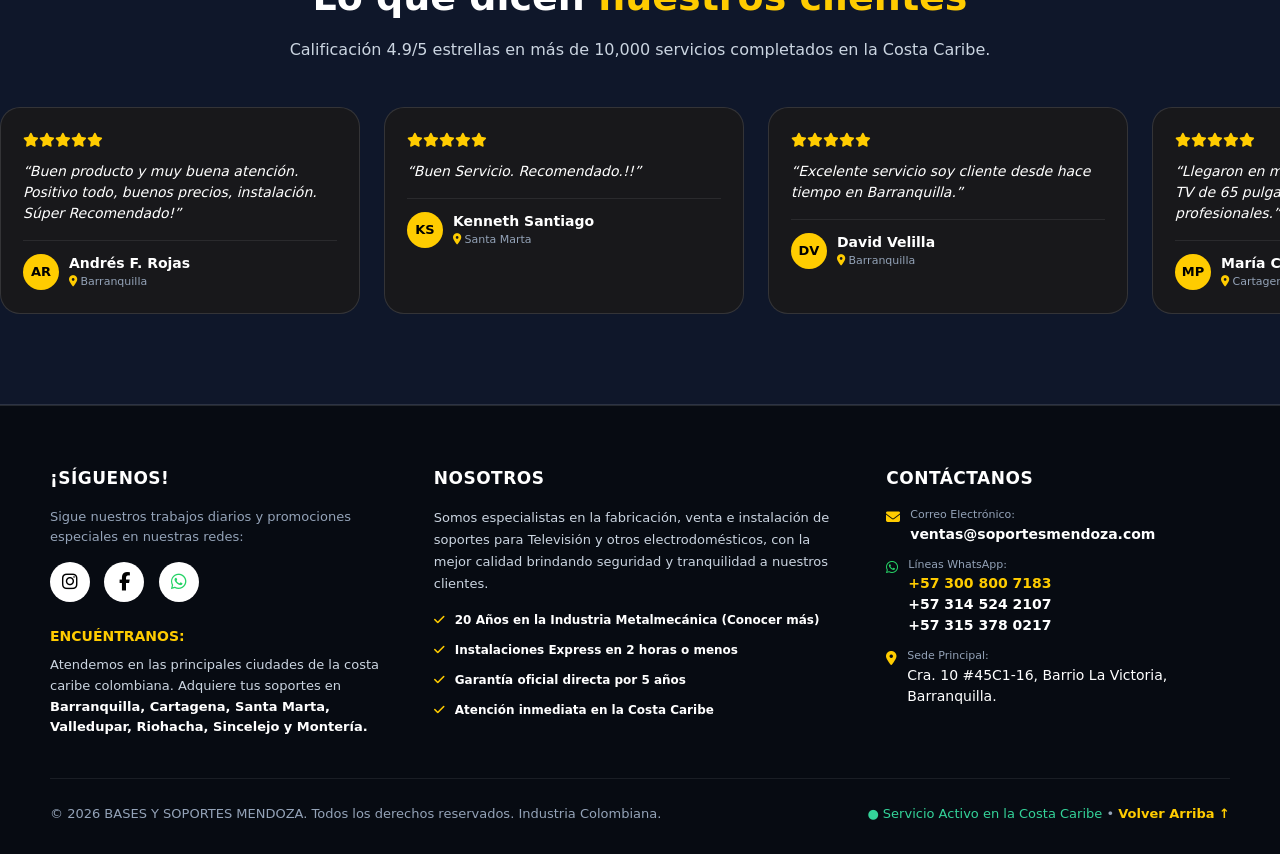
==== commit faf164fb: "Add files via upload" ====
--- a/index.html
+++ b/index.html
@@ -1,2117 +1,1940 @@
 <!DOCTYPE html>
 <html lang="es">
 <head>
-    <meta charset="UTF-8">
-    <meta name="viewport" content="width=device-width, initial-scale=1.0">
-    <title>Cobramos PH - Gestión de Cartera en Propiedad Horizontal</title>
-    <meta name="description" content="Cobramos PH: Especialistas en recuperación de cartera, liquidez inmediata y soluciones de gestión financiera para edificios y conjuntos residenciales.">
-    
-    <!-- FontAwesome 6 Icons CDN -->
-    <link rel="stylesheet" href="https://cdnjs.cloudflare.com/ajax/libs/font-awesome/6.5.1/css/all.min.css" integrity="sha512-DTOQO9RWCH3ppGqcWaEA1BIZOC6xxalwEsw9c2QQeAIftl+Vegovlnee1c9QX4TctnWMn13TZye+giMm8e2LwA==" crossorigin="anonymous" referrerpolicy="no-referrer" />
-
-    <style>
-        /* ==========================================================================
-           RESET Y VARIABLES CORPORATIVAS
-           ========================================================================== */
-        * {
-            margin: 0;
-            padding: 0;
-            box-sizing: border-box;
-            font-family: system-ui, -apple-system, BlinkMacSystemFont, "Segoe UI", Roboto, Helvetica, Arial, sans-serif;
-        }
-
-        :root {
-            --navy: #0F2B5C;
-            --navy-dark: #0A1D3F;
-            --navy-light: #163C7E;
-            --gold: #D49A2B;
-            --gold-hover: #B88322;
-            --gold-light: #FDF7EC;
-            --green: #28A745;
-            --whatsapp-green: #25D366;
-            --gray-bg: #F8F9FA;
-            --white: #FFFFFF;
-            --text-dark: #2B303A;
-            --text-muted: #64748B;
-            --border-color: #E2E8F0;
-            --border-light: #ECEEF2;
-            --shadow-sm: 0 2px 8px rgba(15, 43, 92, 0.06);
-            --shadow-md: 0 8px 24px rgba(15, 43, 92, 0.08);
-            --shadow-lg: 0 16px 36px rgba(15, 43, 92, 0.12);
-            --radius-md: 12px;
-            --radius-lg: 18px;
-            --radius-xl: 24px;
-        }
-
-        html {
-            scroll-behavior: smooth;
-            scroll-padding-top: 90px;
-        }
-
-        body {
-            background-color: var(--white);
-            color: var(--text-dark);
-            line-height: 1.6;
-        }
-
-        a {
-            color: inherit;
-            text-decoration: none;
-        }
-
-        .container {
-            max-width: 1200px;
-            margin: 0 auto;
-            padding: 0 24px;
-        }
-
-        .section-padding {
-            padding: 80px 0;
-        }
-
-        .section-header {
-            text-align: center;
-            max-width: 820px;
-            margin: 0 auto 50px auto;
-        }
-
-        .badge-tag {
-            display: inline-flex;
-            align-items: center;
-            gap: 8px;
-            background-color: var(--gold-light);
-            color: var(--gold-hover);
-            font-size: 12px;
-            font-weight: 700;
-            text-transform: uppercase;
-            letter-spacing: 1px;
-            padding: 6px 16px;
-            border-radius: 50px;
-            margin-bottom: 14px;
-            border: 1px solid rgba(212, 154, 43, 0.3);
-        }
-
-        .badge-tag i {
-            color: var(--gold);
-        }
-
-        .section-title {
-            font-size: 36px;
-            font-weight: 800;
-            color: var(--navy);
-            line-height: 1.25;
-            margin-bottom: 16px;
-        }
-
-        .section-subtitle {
-            font-size: 17px;
-            color: var(--text-muted);
-            line-height: 1.6;
-        }
-
-        /* ==========================================================================
-           1. TOPBAR & HEADER STICKY
-           ========================================================================== */
-        .topbar {
-            background-color: var(--navy);
-            color: #FFFFFF;
-            padding: 9px 30px;
-            font-size: 13px;
-            font-weight: 500;
-            display: flex;
-            justify-content: space-between;
-            align-items: center;
-            border-bottom: 1px solid rgba(255, 255, 255, 0.1);
-        }
-
-        .topbar-left {
-            display: flex;
-            align-items: center;
-            gap: 8px;
-            color: #E2E8F0;
-        }
-
-        .topbar-left i {
-            color: var(--gold);
-            font-size: 14px;
-        }
-
-        .topbar-right {
-            display: flex;
-            align-items: center;
-            gap: 20px;
-        }
-
-        .topbar-right a {
-            display: inline-flex;
-            align-items: center;
-            gap: 6px;
-            color: #E2E8F0;
-            transition: color 0.2s ease;
-        }
-
-        .topbar-right a i {
-            color: var(--gold);
-            font-size: 14px;
-        }
-
-        .topbar-right a:hover {
-            color: var(--gold);
-        }
-
-        header {
-            background-color: rgba(255, 255, 255, 0.98);
-            backdrop-filter: blur(10px);
-            padding: 14px 30px;
-            display: flex;
-            justify-content: space-between;
-            align-items: center;
-            box-shadow: 0 4px 16px rgba(15, 43, 92, 0.05);
-            position: sticky;
-            top: 0;
-            z-index: 100;
-            border-bottom: 1px solid var(--border-light);
-        }
-
-        .logo-wrap {
-            display: flex;
-            align-items: center;
-        }
-
-        .logo {
-            height: 48px;
-            width: auto;
-            object-fit: contain;
-            display: block;
-        }
-
-        nav {
-            display: flex;
-            align-items: center;
-            gap: 24px;
-        }
-
-        nav a {
-            color: var(--text-dark);
-            font-weight: 600;
-            font-size: 14px;
-            transition: color 0.2s ease;
-        }
-
-        nav a:hover {
-            color: var(--navy);
-        }
-
-        /* Botones CTA */
-        .cta-group {
-            display: flex;
-            align-items: center;
-            gap: 12px;
-        }
-
-        .btn {
-            padding: 11px 22px;
-            border-radius: 8px;
-            font-size: 13px;
-            font-weight: 700;
-            text-transform: uppercase;
-            letter-spacing: 0.5px;
-            transition: all 0.25s ease;
-            display: inline-flex;
-            align-items: center;
-            justify-content: center;
-            gap: 8px;
-            cursor: pointer;
-            border: none;
-        }
-
-        .btn-outline {
-            border: 2px solid var(--navy);
-            color: var(--navy);
-            background: transparent;
-        }
-
-        .btn-outline:hover {
-            background-color: var(--navy);
-            color: #FFFFFF;
-        }
-
-        .btn-gold {
-            background-color: var(--gold);
-            color: #FFFFFF;
-            box-shadow: 0 4px 14px rgba(212, 154, 43, 0.35);
-        }
-
-        .btn-gold:hover {
-            background-color: var(--gold-hover);
-            transform: translateY(-2px);
-            box-shadow: 0 6px 18px rgba(212, 154, 43, 0.45);
-        }
-
-        /* ==========================================================================
-           2. HERO SECTION (FULL-WIDTH HERO BANNER)
-           ========================================================================== */
-        .hero {
-            position: relative;
-            padding: 105px 0 115px 0;
-            background-image: linear-gradient(90deg, rgba(10, 29, 63, 0.94) 0%, rgba(15, 43, 92, 0.86) 55%, rgba(15, 43, 92, 0.68) 100%), url('https://images.unsplash.com/photo-1486406146926-c627a92ad1ab?auto=format&fit=crop&w=1920&q=80');
-            background-size: cover;
-            background-position: center center;
-            background-repeat: no-repeat;
-            color: #FFFFFF;
-            overflow: hidden;
-            border-bottom: 3px solid var(--gold);
-        }
-
-        .hero::before {
-            content: '';
-            position: absolute;
-            inset: 0;
-            background: radial-gradient(circle at 85% 20%, rgba(212, 154, 43, 0.16), transparent 60%);
-            pointer-events: none;
-        }
-
-        .hero-content {
-            position: relative;
-            z-index: 2;
-            max-width: 780px;
-        }
-
-        .hero .badge-tag {
-            background-color: rgba(212, 154, 43, 0.22);
-            color: #F8E7C9;
-            border: 1px solid rgba(212, 154, 43, 0.45);
-            backdrop-filter: blur(8px);
-        }
-
-        .hero .badge-tag i {
-            color: var(--gold);
-        }
-
-        .hero-content h1 {
-            font-size: 46px;
-            color: #FFFFFF;
-            line-height: 1.18;
-            font-weight: 800;
-            margin-bottom: 20px;
-            letter-spacing: -0.5px;
-        }
-
-        .hero-content h1 span {
-            color: var(--gold);
-        }
-
-        .hero-content p {
-            font-size: 18px;
-            color: #E2E8F0;
-            margin-bottom: 34px;
-            line-height: 1.6;
-            max-width: 680px;
-        }
-
-        .hero-btn-secondary {
-            border: 2px solid rgba(255, 255, 255, 0.85);
-            color: #FFFFFF;
-            background: rgba(255, 255, 255, 0.08);
-            backdrop-filter: blur(4px);
-        }
-
-        .hero-btn-secondary:hover {
-            background-color: #FFFFFF;
-            color: var(--navy);
-            border-color: #FFFFFF;
-        }
-
-        .hero-badges {
-            display: flex;
-            flex-wrap: wrap;
-            gap: 24px;
-            margin-top: 36px;
-            padding-top: 24px;
-            border-top: 1px solid rgba(255, 255, 255, 0.18);
-        }
-
-        .hero-badge-item {
-            display: flex;
-            align-items: center;
-            gap: 8px;
-            font-size: 13.5px;
-            font-weight: 600;
-            color: #F1F5F9;
-        }
-
-        .hero-badge-item i {
-            color: var(--green);
-            font-size: 15px;
-        }
-
-        /* ==========================================================================
-           3. SECCIÓN: SU EDIFICIO TIENE CARTERA. NOSOTROS TENEMOS UN PLAN
-           ========================================================================== */
-        .problema-section {
-            background-color: var(--white);
-        }
-
-        .problema-grid {
-            display: grid;
-            grid-template-columns: repeat(3, 1fr);
-            gap: 28px;
-        }
-
-        .problema-card {
-            background-color: var(--gray-bg);
-            border: 1px solid var(--border-color);
-            border-radius: var(--radius-lg);
-            padding: 32px 28px;
-            transition: all 0.3s ease;
-            display: flex;
-            flex-direction: column;
-            justify-content: space-between;
-        }
-
-        .problema-card:hover {
-            transform: translateY(-5px);
-            background-color: #FFFFFF;
-            box-shadow: var(--shadow-md);
-            border-color: rgba(15, 43, 92, 0.25);
-        }
-
-        .problema-icon {
-            width: 52px;
-            height: 52px;
-            border-radius: 12px;
-            background-color: var(--gold-light);
-            color: var(--gold);
-            display: flex;
-            align-items: center;
-            justify-content: center;
-            font-size: 22px;
-            margin-bottom: 20px;
-            transition: all 0.3s ease;
-        }
-
-        .problema-card:hover .problema-icon {
-            background-color: var(--navy);
-            color: #FFFFFF;
-        }
-
-        .problema-card h3 {
-            font-size: 19px;
-            font-weight: 700;
-            color: var(--navy);
-            margin-bottom: 12px;
-        }
-
-        .problema-card p {
-            font-size: 14.5px;
-            color: var(--text-muted);
-            line-height: 1.55;
-        }
-
-        .problema-tag {
-            margin-top: 18px;
-            padding-top: 14px;
-            border-top: 1px solid var(--border-color);
-            font-size: 12px;
-            font-weight: 700;
-            color: var(--gold-hover);
-            text-transform: uppercase;
-            display: flex;
-            align-items: center;
-            gap: 6px;
-        }
-
-        .problema-tag i {
-            font-size: 11px;
-        }
-
-        /* ==========================================================================
-           4. SECCIÓN: CÓMO FUNCIONA (5 PASOS)
-           ========================================================================== */
-        .como-funciona-section {
-            background-color: var(--gray-bg);
-            border-top: 1px solid var(--border-light);
-            border-bottom: 1px solid var(--border-light);
-        }
-
-        .steps-grid {
-            display: grid;
-            grid-template-columns: repeat(5, 1fr);
-            gap: 20px;
-            position: relative;
-        }
-
-        .step-card {
-            background-color: var(--white);
-            border: 1px solid var(--border-color);
-            border-radius: var(--radius-md);
-            padding: 30px 20px;
-            text-align: center;
-            box-shadow: var(--shadow-sm);
-            transition: all 0.3s ease;
-            position: relative;
-            z-index: 2;
-        }
-
-        .step-card:hover {
-            transform: translateY(-6px);
-            box-shadow: var(--shadow-md);
-            border-color: var(--gold);
-        }
-
-        .step-badge {
-            width: 48px;
-            height: 48px;
-            border-radius: 50%;
-            background-color: var(--gold);
-            color: #FFFFFF;
-            font-size: 16px;
-            font-weight: 800;
-            display: flex;
-            align-items: center;
-            justify-content: center;
-            margin: 0 auto 18px auto;
-            box-shadow: 0 4px 10px rgba(212, 154, 43, 0.35);
-        }
-
-        .step-card h3 {
-            font-size: 15px;
-            font-weight: 800;
-            color: var(--navy);
-            text-transform: uppercase;
-            letter-spacing: 0.5px;
-            margin-bottom: 10px;
-        }
-
-        .step-card p {
-            font-size: 13.5px;
-            color: var(--text-muted);
-            line-height: 1.5;
-        }
-
-        /* ==========================================================================
-           5. SECCIÓN: SOLUCIONES Y MODELOS
-           ========================================================================== */
-        .soluciones-section {
-            background-color: var(--white);
-        }
-
-        .soluciones-grid {
-            display: grid;
-            grid-template-columns: repeat(3, 1fr);
-            gap: 30px;
-            align-items: stretch;
-        }
-
-        .solucion-card {
-            background-color: var(--white);
-            border: 2px solid var(--border-color);
-            border-radius: var(--radius-xl);
-            padding: 40px 32px;
-            display: flex;
-            flex-direction: column;
-            justify-content: space-between;
-            transition: all 0.3s ease;
-            position: relative;
-        }
-
-        .solucion-card:hover {
-            transform: translateY(-8px);
-            border-color: var(--navy);
-            box-shadow: var(--shadow-lg);
-        }
-
-        .solucion-card.featured {
-            border-color: var(--gold);
-            box-shadow: var(--shadow-md);
-            background: linear-gradient(180deg, #FFFFFF 0%, #FFFDF9 100%);
-        }
-
-        .card-ribbon {
-            position: absolute;
-            top: -14px;
-            left: 50%;
-            transform: translateX(-50%);
-            background-color: var(--gold);
-            color: #FFFFFF;
-            font-size: 11px;
-            font-weight: 800;
-            text-transform: uppercase;
-            letter-spacing: 1px;
-            padding: 4px 16px;
-            border-radius: 50px;
-            box-shadow: 0 4px 10px rgba(212, 154, 43, 0.35);
-            display: flex;
-            align-items: center;
-            gap: 6px;
-        }
-
-        .solucion-header {
-            margin-bottom: 24px;
-        }
-
-        .solucion-category {
-            font-size: 12px;
-            font-weight: 700;
-            color: var(--gold-hover);
-            text-transform: uppercase;
-            letter-spacing: 0.5px;
-            display: block;
-            margin-bottom: 6px;
-        }
-
-        .solucion-header h3 {
-            font-size: 22px;
-            font-weight: 800;
-            color: var(--navy);
-            line-height: 1.3;
-            margin-bottom: 12px;
-        }
-
-        .solucion-phrase {
-            font-size: 15px;
-            font-weight: 600;
-            color: var(--navy-dark);
-            line-height: 1.45;
-            background-color: var(--gray-bg);
-            padding: 12px 14px;
-            border-radius: 8px;
-            border-left: 4px solid var(--navy);
-            margin-bottom: 20px;
-        }
-
-        .solucion-card.featured .solucion-phrase {
-            border-left-color: var(--gold);
-            background-color: var(--gold-light);
-        }
-
-        .solucion-features {
-            list-style: none;
-            margin-bottom: 30px;
-            display: flex;
-            flex-direction: column;
-            gap: 12px;
-        }
-
-        .solucion-features li {
-            font-size: 14px;
-            color: var(--text-dark);
-            display: flex;
-            align-items: flex-start;
-            gap: 10px;
-            line-height: 1.45;
-        }
-
-        .solucion-features li i.check-icon {
-            color: var(--green);
-            font-size: 14px;
-            margin-top: 3px;
-            flex-shrink: 0;
-        }
-
-        .solucion-footer {
-            margin-top: auto;
-        }
-
-        .solucion-footer .btn {
-            width: 100%;
-        }
-
-        /* ==========================================================================
-           6. BANNER DE IMPACTO / BENEFICIOS
-           ======================================================================== */
-        .impact-banner {
-            background-color: var(--navy);
-            color: #FFFFFF;
-            padding: 70px 0;
-            position: relative;
-            overflow: hidden;
-        }
-
-        .impact-banner::after {
-            content: '';
-            position: absolute;
-            right: -100px;
-            top: -100px;
-            width: 350px;
-            height: 350px;
-            border-radius: 50%;
-            background: radial-gradient(circle, rgba(212, 154, 43, 0.15) 0%, transparent 70%);
-            pointer-events: none;
-        }
-
-        .impact-content {
-            text-align: center;
-            max-width: 920px;
-            margin: 0 auto;
-        }
-
-        .impact-banner h2 {
-            font-size: 34px;
-            font-weight: 800;
-            letter-spacing: -0.5px;
-            margin-bottom: 24px;
-            line-height: 1.3;
-        }
-
-        .impact-banner h2 span {
-            color: var(--gold);
-        }
-
-        .impact-list {
-            list-style: none;
-            display: grid;
-            grid-template-columns: repeat(2, 1fr);
-            gap: 16px 30px;
-            text-align: left;
-            margin-top: 36px;
-        }
-
-        .impact-list li {
-            display: flex;
-            align-items: center;
-            gap: 12px;
-            font-size: 16px;
-            font-weight: 500;
-            color: #E2E8F0;
-        }
-
-        .impact-list li .check-circle {
-            width: 26px;
-            height: 26px;
-            border-radius: 50%;
-            background-color: rgba(40, 167, 69, 0.2);
-            color: var(--green);
-            display: flex;
-            align-items: center;
-            justify-content: center;
-            font-size: 13px;
-            flex-shrink: 0;
-        }
-
-        /* ==========================================================================
-           7. MÓDULOS ESPECIALES (ADMINISTRADORES Y PROVEEDORES)
-           ========================================================================== */
-        .modulos-section {
-            background-color: var(--gray-bg);
-        }
-
-        .modulo-box {
-            background-color: var(--white);
-            border-radius: var(--radius-xl);
-            padding: 48px;
-            border: 1px solid var(--border-color);
-            box-shadow: var(--shadow-sm);
-            margin-bottom: 40px;
-            display: grid;
-            grid-template-columns: 1.2fr 0.8fr;
-            gap: 40px;
-            align-items: center;
-        }
-
-        .modulo-box.reverse {
-            grid-template-columns: 0.8fr 1.2fr;
-        }
-
-        .modulo-box h3 {
-            font-size: 30px;
-            font-weight: 800;
-            color: var(--navy);
-            line-height: 1.25;
-            margin-bottom: 16px;
-        }
-
-        .modulo-box h3 span {
-            color: var(--gold);
-        }
-
-        .modulo-box p {
-            font-size: 16px;
-            color: var(--text-muted);
-            margin-bottom: 24px;
-            line-height: 1.6;
-        }
-
-        .modulo-checklist {
-            list-style: none;
-            display: flex;
-            flex-direction: column;
-            gap: 12px;
-            margin-bottom: 28px;
-        }
-
-        .modulo-checklist li {
-            font-size: 14.5px;
-            display: flex;
-            align-items: center;
-            gap: 10px;
-            color: var(--text-dark);
-            font-weight: 500;
-        }
-
-        .modulo-checklist li i {
-            color: var(--gold);
-            font-size: 14px;
-            flex-shrink: 0;
-        }
-
-        .modulo-card-visual {
-            background: linear-gradient(135deg, var(--navy) 0%, var(--navy-dark) 100%);
-            color: #FFFFFF;
-            border-radius: var(--radius-lg);
-            padding: 36px 30px;
-            text-align: center;
-            box-shadow: var(--shadow-md);
-        }
-
-        .modulo-card-visual .visual-icon {
-            font-size: 36px;
-            color: var(--gold);
-            margin-bottom: 16px;
-        }
-
-        .modulo-card-visual h4 {
-            font-size: 20px;
-            font-weight: 700;
-            margin-bottom: 12px;
-            color: var(--gold);
-        }
-
-        .modulo-card-visual p {
-            font-size: 14px;
-            color: #CBD5E1;
-            margin-bottom: 0;
-        }
-
-        .nota-legal-box {
-            background-color: var(--white);
-            border-left: 4px solid var(--gold);
-            padding: 22px 26px;
-            border-radius: var(--radius-md);
-            font-size: 13.5px;
-            color: var(--text-muted);
-            line-height: 1.6;
-            box-shadow: var(--shadow-sm);
-            display: flex;
-            align-items: flex-start;
-            gap: 14px;
-        }
-
-        .nota-legal-box i {
-            color: var(--gold);
-            font-size: 20px;
-            margin-top: 2px;
-            flex-shrink: 0;
-        }
-
-        .nota-legal-box strong {
-            color: var(--navy);
-        }
-
-        /* ==========================================================================
-           8. PREGUNTAS FRECUENTES (FAQ ACCORDION)
-           ========================================================================== */
-        .faq-section {
-            background-color: var(--white);
-        }
-
-        .faq-container {
-            max-width: 860px;
-            margin: 0 auto;
-            display: flex;
-            flex-direction: column;
-            gap: 14px;
-        }
-
-        .faq-item {
-            background-color: var(--gray-bg);
-            border: 1px solid var(--border-color);
-            border-radius: var(--radius-md);
-            overflow: hidden;
-            transition: all 0.25s ease;
-        }
-
-        .faq-item:hover {
-            border-color: rgba(15, 43, 92, 0.3);
-        }
-
-        .faq-question {
-            width: 100%;
-            padding: 20px 24px;
-            text-align: left;
-            background: transparent;
-            border: none;
-            font-size: 16px;
-            font-weight: 700;
-            color: var(--navy);
-            display: flex;
-            justify-content: space-between;
-            align-items: center;
-            cursor: pointer;
-            gap: 14px;
-        }
-
-        .faq-question i.faq-chevron {
-            font-size: 14px;
-            color: var(--gold);
-            transition: transform 0.3s ease;
-            flex-shrink: 0;
-        }
-
-        .faq-answer {
-            max-height: 0;
-            overflow: hidden;
-            transition: max-height 0.35s ease, padding 0.35s ease;
-            padding: 0 24px;
-            font-size: 14.5px;
-            color: var(--text-muted);
-            line-height: 1.65;
-            background-color: #FFFFFF;
-        }
-
-        .faq-item.active .faq-answer {
-            max-height: 320px;
-            padding: 0 24px 22px 24px;
-            border-top: 1px solid var(--border-light);
-        }
-
-        .faq-item.active .faq-question i.faq-chevron {
-            transform: rotate(180deg);
-        }
-
-        /* ==========================================================================
-           9. FORMULARIO PRINCIPAL DE CONTACTO & FOOTER
-           ========================================================================== */
-        .contacto-section {
-            background-color: var(--gray-bg);
-            border-top: 1px solid var(--border-light);
-        }
-
-        .contacto-grid {
-            display: grid;
-            grid-template-columns: 1fr 1.35fr;
-            gap: 50px;
-            align-items: start;
-        }
-
-        .contacto-info {
-            padding-right: 20px;
-        }
-
-        .contacto-info h2 {
-            font-size: 34px;
-            font-weight: 800;
-            color: var(--navy);
-            margin-bottom: 16px;
-            line-height: 1.25;
-        }
-
-        .contacto-info p {
-            font-size: 16px;
-            color: var(--text-muted);
-            margin-bottom: 30px;
-            line-height: 1.6;
-        }
-
-        .contacto-cards-list {
-            display: flex;
-            flex-direction: column;
-            gap: 16px;
-        }
-
-        .contacto-card-item {
-            background-color: #FFFFFF;
-            border: 1px solid var(--border-color);
-            border-radius: var(--radius-md);
-            padding: 18px 20px;
-            display: flex;
-            align-items: center;
-            gap: 16px;
-            box-shadow: var(--shadow-sm);
-            transition: all 0.25s ease;
-        }
-
-        .contacto-card-item:hover {
-            border-color: var(--gold);
-            transform: translateX(4px);
-        }
-
-        .contacto-card-item .icon-box {
-            width: 46px;
-            height: 46px;
-            border-radius: 10px;
-            background-color: var(--gold-light);
-            color: var(--gold);
-            display: flex;
-            align-items: center;
-            justify-content: center;
-            font-size: 20px;
-            flex-shrink: 0;
-        }
-
-        .contacto-card-item .lbl {
-            font-size: 12px;
-            font-weight: 700;
-            text-transform: uppercase;
-            color: var(--text-muted);
-        }
-
-        .contacto-card-item .val {
-            font-size: 15px;
-            font-weight: 700;
-            color: var(--navy);
-        }
-
-        .form-card {
-            background-color: #FFFFFF;
-            border-radius: var(--radius-xl);
-            padding: 40px;
-            border: 1px solid var(--border-color);
-            box-shadow: var(--shadow-md);
-        }
-
-        .form-grid {
-            display: grid;
-            grid-template-columns: repeat(2, 1fr);
-            gap: 18px;
-        }
-
-        .form-group {
-            display: flex;
-            flex-direction: column;
-            gap: 6px;
-        }
-
-        .form-group.full {
-            grid-column: span 2;
-        }
-
-        .form-group label {
-            font-size: 12.5px;
-            font-weight: 700;
-            color: var(--navy);
-            text-transform: uppercase;
-            letter-spacing: 0.5px;
-        }
-
-        .form-group input, 
-        .form-group select, 
-        .form-group textarea {
-            width: 100%;
-            padding: 12px 14px;
-            border: 1px solid var(--border-color);
-            border-radius: 8px;
-            font-size: 14px;
-            color: var(--text-dark);
-            background-color: var(--gray-bg);
-            transition: border-color 0.2s, background-color 0.2s;
-            outline: none;
-        }
-
-        .form-group input:focus, 
-        .form-group select:focus, 
-        .form-group textarea:focus {
-            border-color: var(--navy);
-            background-color: #FFFFFF;
-            box-shadow: 0 0 0 3px rgba(15, 43, 92, 0.1);
-        }
-
-        .form-submit-btn {
-            width: 100%;
-            padding: 15px;
-            font-size: 14px;
-            font-weight: 800;
-            text-transform: uppercase;
-            letter-spacing: 0.5px;
-            margin-top: 10px;
-        }
-
-        .form-feedback {
-            display: none;
-            margin-top: 16px;
-            padding: 14px;
-            border-radius: 8px;
-            background-color: var(--gold-light);
-            border: 1px solid var(--gold);
-            color: var(--navy);
-            font-size: 13.5px;
-            font-weight: 600;
-            text-align: center;
-        }
-
-        /* Footer Corporativo */
-        footer {
-            background-color: var(--navy-dark);
-            color: #E2E8F0;
-            padding: 60px 0 30px 0;
-            border-top: 1px solid rgba(255, 255, 255, 0.1);
-        }
-
-        .footer-grid {
-            display: grid;
-            grid-template-columns: 1.5fr 1fr 1fr;
-            gap: 40px;
-            margin-bottom: 40px;
-        }
-
-        .footer-logo {
-            background: #FFFFFF;
-            padding: 8px 14px;
-            border-radius: 8px;
-            display: inline-block;
-            margin-bottom: 18px;
-        }
-
-        .footer-logo img {
-            height: 38px;
-            display: block;
-        }
-
-        .footer-col p {
-            font-size: 14px;
-            color: #94A3B8;
-            line-height: 1.6;
-            margin-bottom: 14px;
-        }
-
-        .footer-col h4 {
-            font-size: 15px;
-            font-weight: 700;
-            color: var(--gold);
-            margin-bottom: 18px;
-            text-transform: uppercase;
-            letter-spacing: 0.5px;
-        }
-
-        .footer-links {
-            list-style: none;
-            display: flex;
-            flex-direction: column;
-            gap: 12px;
-        }
-
-        .footer-links a {
-            color: #CBD5E1;
-            font-size: 14px;
-            transition: color 0.2s ease;
-            display: inline-flex;
-            align-items: center;
-            gap: 8px;
-        }
-
-        .footer-links a i {
-            color: var(--gold);
-            font-size: 13px;
-        }
-
-        .footer-links a:hover {
-            color: var(--gold);
-        }
-
-        .footer-bottom {
-            padding-top: 24px;
-            border-top: 1px solid rgba(255, 255, 255, 0.1);
-            display: flex;
-            justify-content: space-between;
-            align-items: center;
-            font-size: 13px;
-            color: #94A3B8;
-        }
-
-        .footer-bottom-links {
-            display: flex;
-            gap: 20px;
-        }
-
-        .footer-bottom-links a:hover {
-            color: var(--gold);
-        }
-
-        /* ==========================================================================
-           10. BOTÓN FLOTANTE DE WHATSAPP
-           ========================================================================== */
-        .whatsapp-float {
-            position: fixed;
-            bottom: 25px;
-            right: 25px;
-            background-color: var(--whatsapp-green);
-            color: #FFFFFF;
-            width: 60px;
-            height: 60px;
-            border-radius: 50%;
-            display: flex;
-            justify-content: center;
-            align-items: center;
-            text-decoration: none;
-            box-shadow: 0 6px 20px rgba(37, 211, 102, 0.45);
-            z-index: 1000;
-            transition: transform 0.25s ease, box-shadow 0.25s ease;
-        }
-
-        .whatsapp-float:hover {
-            transform: scale(1.1);
-            box-shadow: 0 8px 26px rgba(37, 211, 102, 0.65);
-        }
-
-        .whatsapp-float i {
-            font-size: 32px;
-            color: #FFFFFF;
-        }
-
-        /* ==========================================================================
-           RESPONSIVE MOBILE / TABLET
-           ========================================================================== */
-        @media (max-width: 992px) {
-            .hero {
-                padding: 85px 0 95px 0;
-            }
-            .hero-content h1 {
-                font-size: 38px;
-            }
-            .problema-grid {
-                grid-template-columns: repeat(2, 1fr);
-            }
-            .steps-grid {
-                grid-template-columns: repeat(2, 1fr);
-            }
-            .soluciones-grid {
-                grid-template-columns: 1fr;
-            }
-            .modulo-box, .modulo-box.reverse {
-                grid-template-columns: 1fr;
-                padding: 32px;
-            }
-            .contacto-grid {
-                grid-template-columns: 1fr;
-            }
-            .footer-grid {
-                grid-template-columns: 1fr;
-            }
-        }
-
-        @media (max-width: 768px) {
-            .topbar {
-                flex-direction: column;
-                gap: 6px;
-                text-align: center;
-                padding: 8px 15px;
-            }
-            .topbar-left, .topbar-right {
-                flex-wrap: wrap;
-                justify-content: center;
-                gap: 12px;
-            }
-            header {
-                flex-direction: column;
-                gap: 16px;
-                padding: 14px 20px;
-                border-bottom: none;
-                box-shadow: none;
-            }
-            header::after {
-                content: '';
-                position: absolute;
-                top: 100%;
-                left: 0;
-                right: 0;
-                height: 30px;
-                background: linear-gradient(to bottom, rgba(255,255,255,0.98) 0%, rgba(255,255,255,0) 100%);
-                pointer-events: none;
-            }
-            nav {
-                flex-wrap: wrap;
-                justify-content: center;
-                gap: 14px;
-            }
-            .cta-group {
-                width: 100%;
-                justify-content: center;
-            }
-            .section-title {
-                font-size: 28px;
-            }
-            .hero {
-                padding: 65px 0 75px 0;
-                background-image: linear-gradient(180deg, rgba(10, 29, 63, 0.96) 0%, rgba(15, 43, 92, 0.92) 100%), url('https://images.unsplash.com/photo-1486406146926-c627a92ad1ab?auto=format&fit=crop&w=1920&q=80');
-            }
-            .hero-content h1 {
-                font-size: 30px;
-            }
-            .hero-badges {
-                gap: 12px;
-                flex-direction: column;
-            }
-            .problema-grid {
-                grid-template-columns: 1fr;
-            }
-            .steps-grid {
-                grid-template-columns: 1fr;
-            }
-            .impact-list {
-                grid-template-columns: 1fr;
-            }
-            .form-grid {
-                grid-template-columns: 1fr;
-            }
-            .form-group.full {
-                grid-column: span 1;
-            }
-            .form-card {
-                padding: 24px;
-            }
-            .footer-bottom {
-                flex-direction: column;
-                gap: 12px;
-                text-align: center;
-            }
-        }
-    </style>
+  <meta charset="UTF-8">
+  <meta name="viewport" content="width=device-width, initial-scale=1.0">
+  <title>Bases y Soportes Mendoza | Seguridad y Cobertura en la Costa Caribe</title>
+  <meta name="description" content="Especialistas en fabricación, venta e instalación de soportes para TV y electrodomésticos en Barranquilla, Cartagena, Santa Marta, Valledupar, Riohacha, Sincelejo y Montería. ¡Instalación gratis en 2 horas!">
+
+  <!-- Font Awesome para íconos -->
+  <link rel="stylesheet" href="https://cdnjs.cloudflare.com/ajax/libs/font-awesome/6.4.0/css/all.min.css">
+
+  <!-- ======================================================= -->
+  <!-- CSS NATIVO EMBEBIDO: 100% AUTOCONTENIDO Y SIN DEPENDENCIAS -->
+  <!-- ======================================================= -->
+  <style>
+    /* 1. RESET UNIVERSAL & VARIABLES */
+    *, *::before, *::after {
+      box-sizing: border-box;
+      margin: 0;
+      padding: 0;
+    }
+
+    :root {
+      --color-primary: #FFCC00;
+      --color-primary-hover: #E6B800;
+      --color-bg-body: #0F172A;
+      --color-bg-dark: #090D16;
+      --color-bg-card: #18181B;
+      --color-bg-card-alt: #1E293B;
+      --color-text-white: #FFFFFF;
+      --color-text-muted: #CBD5E1;
+      --color-text-dim: #94A3B8;
+      --color-border: rgba(255, 255, 255, 0.12);
+      --font-family: system-ui, -apple-system, BlinkMacSystemFont, 'Segoe UI', Roboto, Helvetica, Arial, sans-serif;
+    }
+
+    html {
+      scroll-behavior: smooth;
+    }
+
+    body {
+      background-color: var(--color-bg-body);
+      color: var(--color-text-white);
+      font-family: var(--font-family);
+      line-height: 1.5;
+      overflow-x: hidden;
+      -webkit-font-smoothing: antialiased;
+    }
+
+    /* Regla para evitar enlaces azules o subrayados */
+    a, a:visited, a:hover, a:active {
+      color: inherit;
+      text-decoration: none;
+    }
+
+    ul, ol {
+      list-style: none;
+    }
+
+    img {
+      max-width: 100%;
+      height: auto;
+      display: block;
+    }
+
+    button, input, select {
+      font-family: inherit;
+    }
+
+    .container {
+      max-width: 1220px;
+      margin: 0 auto;
+      padding: 0 20px;
+    }
+
+    /* 2. TOP BAR SUPERIOR */
+    .top-bar {
+      background-color: #0B0F19;
+      border-bottom: 1px solid var(--color-border);
+      padding: 10px 20px;
+      font-size: 13px;
+    }
+
+    .top-bar-content {
+      max-width: 1220px;
+      margin: 0 auto;
+      display: flex;
+      justify-content: space-between;
+      align-items: center;
+      flex-wrap: wrap;
+      gap: 10px;
+    }
+
+    .call-badge {
+      display: inline-flex;
+      align-items: center;
+      gap: 8px;
+      background-color: var(--color-primary);
+      color: #000000 !important;
+      font-weight: 800;
+      padding: 4px 14px;
+      border-radius: 20px;
+      box-shadow: 0 0 12px rgba(255, 204, 0, 0.4);
+      transition: transform 0.2s, background-color 0.2s;
+    }
+
+    .call-badge:hover {
+      transform: scale(1.04);
+      background-color: var(--color-primary-hover);
+    }
+
+    .call-ping {
+      width: 8px;
+      height: 8px;
+      border-radius: 50%;
+      background-color: #000000;
+      animation: ping 1.5s infinite;
+    }
+
+    @keyframes ping {
+      0% { transform: scale(0.9); opacity: 1; }
+      50% { transform: scale(1.4); opacity: 0.5; }
+      100% { transform: scale(0.9); opacity: 1; }
+    }
+
+    .schedule-text {
+      color: var(--color-text-muted);
+      display: flex;
+      align-items: center;
+      gap: 6px;
+    }
+
+    .schedule-text strong {
+      color: #FFFFFF;
+    }
+
+    /* 3. HEADER & NAVEGACIÓN FLOTANTE */
+    .header {
+      position: sticky;
+      top: 0;
+      z-index: 100;
+      background-color: rgba(15, 23, 42, 0.95);
+      backdrop-filter: blur(14px);
+      -webkit-backdrop-filter: blur(14px);
+      border-bottom: 1px solid var(--color-border);
+      padding: 14px 20px;
+    }
+
+    .header-content {
+      max-width: 1220px;
+      margin: 0 auto;
+      display: flex;
+      justify-content: space-between;
+      align-items: center;
+    }
+
+    .logo-container {
+      display: flex;
+      align-items: center;
+      gap: 12px;
+    }
+
+    #main-logo {
+      height: 48px;
+      width: auto;
+      object-fit: contain;
+    }
+
+    .logo-fallback-text {
+      font-size: 22px;
+      font-weight: 900;
+      letter-spacing: 0.5px;
+      color: #FFFFFF;
+      line-height: 1;
+    }
+
+    .logo-fallback-text span {
+      color: var(--color-primary);
+    }
+
+    .nav-links {
+      display: flex;
+      gap: 28px;
+      align-items: center;
+    }
+
+    .nav-link {
+      color: #FFFFFF;
+      font-weight: 700;
+      font-size: 14px;
+      letter-spacing: 0.5px;
+      transition: color 0.2s;
+    }
+
+    .nav-link:hover, .nav-link.active {
+      color: var(--color-primary);
+    }
+
+    .btn-cta-whatsapp {
+      background-color: var(--color-primary);
+      color: #000000 !important;
+      font-weight: 800;
+      border-radius: 30px;
+      padding: 10px 22px;
+      display: inline-flex;
+      align-items: center;
+      gap: 10px;
+      box-shadow: 0 0 25px rgba(255, 204, 0, 0.4);
+      transition: transform 0.2s, background-color 0.2s;
+      font-size: 14px;
+    }
+
+    .btn-cta-whatsapp:hover {
+      transform: scale(1.05);
+      background-color: var(--color-primary-hover);
+    }
+
+    .btn-cta-whatsapp .icon-circle {
+      width: 26px;
+      height: 26px;
+      border-radius: 50%;
+      background-color: #000000;
+      color: var(--color-primary);
+      display: flex;
+      align-items: center;
+      justify-content: center;
+      font-size: 14px;
+    }
+
+    .mobile-menu-btn {
+      display: none;
+      background: #1E293B;
+      color: #FFFFFF;
+      border: 1px solid var(--color-border);
+      padding: 8px 12px;
+      border-radius: 8px;
+      font-size: 18px;
+      cursor: pointer;
+    }
+
+    /* 4. HERO SECTION */
+    .hero-section {
+      padding: 60px 0 80px;
+      background: radial-gradient(circle at 50% 10%, rgba(255, 204, 0, 0.08) 0%, transparent 60%),
+                  radial-gradient(circle at 85% 30%, rgba(30, 41, 59, 0.6) 0%, transparent 50%);
+    }
+
+    .hero-grid {
+      display: grid;
+      grid-template-columns: 1.15fr 0.85fr;
+      gap: 40px;
+      align-items: center;
+    }
+
+    .badge-hero {
+      display: inline-flex;
+      align-items: center;
+      gap: 8px;
+      background-color: #1E293B;
+      border: 1px solid rgba(255, 204, 0, 0.4);
+      color: var(--color-primary);
+      padding: 6px 16px;
+      border-radius: 20px;
+      font-size: 12px;
+      font-weight: 700;
+      margin-bottom: 20px;
+    }
+
+    .hero-title {
+      font-size: 42px;
+      font-weight: 900;
+      line-height: 1.15;
+      color: #FFFFFF;
+      margin-bottom: 16px;
+    }
+
+    .hero-title .highlight {
+      display: block;
+      color: var(--color-primary);
+      margin-top: 6px;
+    }
+
+    .hero-coverage {
+      font-size: 17px;
+      color: var(--color-text-muted);
+      line-height: 1.6;
+      margin-bottom: 24px;
+    }
+
+    .hero-coverage strong {
+      color: #FFFFFF;
+      text-decoration: underline;
+      text-decoration-color: var(--color-primary);
+    }
+
+    /* Banner Oferta Flash */
+    .offer-banner {
+      background: linear-gradient(135deg, rgba(255,204,0,0.12) 0%, rgba(15,23,42,0.9) 100%);
+      border: 2px solid var(--color-primary);
+      border-radius: 20px;
+      padding: 16px 20px;
+      display: flex;
+      align-items: center;
+      justify-content: space-between;
+      gap: 16px;
+      box-shadow: 0 0 25px rgba(255, 204, 0, 0.25);
+      margin-bottom: 28px;
+    }
+
+    .offer-banner-left {
+      display: flex;
+      align-items: center;
+      gap: 14px;
+    }
+
+    .offer-icon {
+      width: 44px;
+      height: 44px;
+      border-radius: 12px;
+      background-color: var(--color-primary);
+      color: #000000;
+      display: flex;
+      align-items: center;
+      justify-content: center;
+      font-size: 20px;
+      font-weight: 900;
+      flex-shrink: 0;
+    }
+
+    .offer-sub {
+      font-size: 11px;
+      color: var(--color-primary);
+      font-weight: 800;
+      text-transform: uppercase;
+      letter-spacing: 0.5px;
+    }
+
+    .offer-headline {
+      font-size: 19px;
+      font-weight: 900;
+      color: #FFFFFF;
+      line-height: 1.2;
+    }
+
+    /* Buscador por pulgadas */
+    .inches-search-container {
+      background-color: var(--color-bg-card);
+      border: 1px solid var(--color-border);
+      border-radius: 35px;
+      padding: 6px 6px 6px 20px;
+      display: flex;
+      align-items: center;
+      max-width: 520px;
+      box-shadow: 0 10px 25px rgba(0,0,0,0.4);
+    }
+
+    .inches-search-input {
+      flex: 1;
+      background: transparent;
+      border: none;
+      color: #FFFFFF;
+      font-size: 15px;
+      outline: none;
+      padding: 8px 0;
+    }
+
+    .inches-search-input::placeholder {
+      color: var(--color-text-dim);
+    }
+
+    .inches-search-btn {
+      background-color: var(--color-primary);
+      color: #000000;
+      font-weight: 800;
+      border-radius: 25px;
+      padding: 12px 24px;
+      border: none;
+      cursor: pointer;
+      display: flex;
+      align-items: center;
+      gap: 8px;
+      font-size: 14px;
+      box-shadow: 0 0 15px rgba(255, 204, 0, 0.4);
+      transition: transform 0.2s, background-color 0.2s;
+    }
+
+    .inches-search-btn:hover {
+      transform: scale(1.03);
+      background-color: var(--color-primary-hover);
+    }
+
+    /* Columna Derecha Hero (Imagen del instalador) */
+    .hero-image-wrap {
+      position: relative;
+    }
+
+    .hero-image-card {
+      background-color: var(--color-bg-card);
+      border-radius: 28px;
+      border: 1px solid rgba(255, 255, 255, 0.15);
+      overflow: hidden;
+      box-shadow: 0 20px 45px rgba(0,0,0,0.6);
+      position: relative;
+    }
+
+    .hero-installer-img {
+      width: 100%;
+      height: 480px;
+      object-fit: cover;
+      object-position: top;
+    }
+
+    .hero-float-badge {
+      position: absolute;
+      bottom: 20px;
+      left: 20px;
+      right: 20px;
+      background-color: rgba(15, 23, 42, 0.95);
+      border: 1px solid rgba(255, 204, 0, 0.4);
+      padding: 14px 18px;
+      border-radius: 18px;
+      display: flex;
+      align-items: center;
+      gap: 14px;
+    }
+
+    .hero-badge-icon {
+      width: 42px;
+      height: 42px;
+      border-radius: 10px;
+      background-color: var(--color-primary);
+      color: #000000;
+      display: flex;
+      align-items: center;
+      justify-content: center;
+      font-size: 18px;
+      flex-shrink: 0;
+    }
+
+    /* 5. SECCIÓN PRODUCTOS & FILTROS */
+    .products-section {
+      padding: 80px 0;
+      background-color: var(--color-bg-dark);
+    }
+
+    .section-header {
+      text-align: center;
+      max-width: 720px;
+      margin: 0 auto 40px;
+    }
+
+    .section-badge {
+      display: inline-block;
+      background-color: rgba(255, 204, 0, 0.15);
+      color: var(--color-primary);
+      border: 1px solid rgba(255, 204, 0, 0.3);
+      padding: 5px 14px;
+      border-radius: 20px;
+      font-size: 12px;
+      font-weight: 800;
+      text-transform: uppercase;
+      margin-bottom: 12px;
+    }
+
+    .section-title {
+      font-size: 38px;
+      font-weight: 900;
+      color: #FFFFFF;
+      margin-bottom: 12px;
+    }
+
+    .section-title span {
+      color: var(--color-primary);
+    }
+
+    .section-desc {
+      color: var(--color-text-muted);
+      font-size: 16px;
+    }
+
+    /* Filtros por pestaña */
+    .filter-tabs-wrapper {
+      display: flex;
+      gap: 10px;
+      overflow-x: auto;
+      padding-bottom: 16px;
+      margin-bottom: 30px;
+      scrollbar-width: none;
+    }
+
+    .filter-tab {
+      background-color: var(--color-bg-card);
+      color: #FFFFFF;
+      border: 1px solid var(--color-border);
+      padding: 10px 22px;
+      border-radius: 25px;
+      font-size: 13px;
+      font-weight: 700;
+      cursor: pointer;
+      white-space: nowrap;
+      transition: all 0.2s;
+    }
+
+    .filter-tab:hover {
+      border-color: var(--color-primary);
+      color: var(--color-primary);
+    }
+
+    .filter-tab.active {
+      background-color: var(--color-primary);
+      color: #000000 !important;
+      border-color: var(--color-primary);
+      box-shadow: 0 0 15px rgba(255, 204, 0, 0.4);
+    }
+
+    /* Cuadrícula de Productos */
+    .products-grid {
+      display: grid;
+      grid-template-columns: repeat(auto-fill, minmax(270px, 1fr));
+      gap: 24px;
+    }
+
+    .product-card {
+      background-color: var(--color-bg-card);
+      border: 1px solid var(--color-border);
+      border-radius: 20px;
+      padding: 18px;
+      display: flex;
+      flex-direction: column;
+      justify-content: space-between;
+      transition: transform 0.3s, border-color 0.3s, box-shadow 0.3s;
+    }
+
+    .product-card:hover {
+      transform: translateY(-5px);
+      border-color: rgba(255, 204, 0, 0.5);
+      box-shadow: 0 15px 35px rgba(0,0,0,0.5), 0 0 20px rgba(255, 204, 0, 0.15);
+    }
+
+    .product-image-container {
+      position: relative;
+      height: 200px;
+      border-radius: 14px;
+      overflow: hidden;
+      background-color: #0B0F19;
+      margin-bottom: 14px;
+    }
+
+    .product-img {
+      width: 100%;
+      height: 100%;
+      object-fit: cover;
+      transition: transform 0.4s;
+    }
+
+    .product-card:hover .product-img {
+      transform: scale(1.05);
+    }
+
+    .product-tag-warranty {
+      position: absolute;
+      top: 10px;
+      left: 10px;
+      background: rgba(15, 23, 42, 0.9);
+      border: 1px solid rgba(255, 204, 0, 0.4);
+      color: var(--color-primary);
+      font-size: 11px;
+      font-weight: 800;
+      padding: 3px 8px;
+      border-radius: 12px;
+    }
+
+    .product-tag-inches {
+      position: absolute;
+      bottom: 10px;
+      right: 10px;
+      background: rgba(0, 0, 0, 0.85);
+      color: #FFFFFF;
+      font-size: 11px;
+      font-weight: 800;
+      padding: 3px 8px;
+      border-radius: 12px;
+    }
+
+    .product-badge {
+      display: inline-block;
+      background-color: rgba(255, 204, 0, 0.12);
+      color: var(--color-primary);
+      font-size: 10px;
+      font-weight: 800;
+      text-transform: uppercase;
+      padding: 2px 8px;
+      border-radius: 6px;
+      margin-bottom: 8px;
+    }
+
+    .product-title {
+      font-size: 17px;
+      font-weight: 800;
+      color: #FFFFFF;
+      margin-bottom: 6px;
+      line-height: 1.3;
+    }
+
+    .product-desc {
+      font-size: 12px;
+      color: var(--color-text-muted);
+      line-height: 1.5;
+      margin-bottom: 14px;
+    }
+
+    .product-price-box {
+      display: flex;
+      justify-content: space-between;
+      align-items: baseline;
+      margin-bottom: 14px;
+      padding-top: 10px;
+      border-top: 1px solid rgba(255, 255, 255, 0.08);
+    }
+
+    .product-price {
+      font-size: 20px;
+      font-weight: 900;
+      color: var(--color-primary);
+    }
+
+    .product-price-label {
+      font-size: 11px;
+      color: #34D399;
+      font-weight: 700;
+    }
+
+    /* Botones de Tarjeta */
+    .btn-buy-product {
+      width: 100%;
+      background-color: var(--color-primary);
+      color: #000000 !important;
+      font-weight: 900;
+      border-radius: 25px;
+      padding: 11px;
+      border: none;
+      cursor: pointer;
+      display: flex;
+      align-items: center;
+      justify-content: center;
+      gap: 8px;
+      font-size: 13px;
+      transition: background-color 0.2s, transform 0.2s;
+      margin-bottom: 8px;
+    }
+
+    .btn-buy-product:hover {
+      background-color: var(--color-primary-hover);
+      transform: scale(1.02);
+    }
+
+    .btn-quote-whatsapp {
+      width: 100%;
+      background-color: #0F172A;
+      color: #FFFFFF !important;
+      font-weight: 700;
+      border-radius: 25px;
+      padding: 9px;
+      border: 1px solid var(--color-border);
+      display: flex;
+      align-items: center;
+      justify-content: center;
+      gap: 8px;
+      font-size: 12px;
+      transition: border-color 0.2s;
+    }
+
+    .btn-quote-whatsapp:hover {
+      border-color: #25D366;
+      color: #25D366 !important;
+    }
+
+    .btn-quote-whatsapp i {
+      color: #25D366;
+      font-size: 14px;
+    }
+
+    /* 6. SECCIÓN RESEÑAS / TESTIMONIOS (MARQUEE) */
+    .reviews-section {
+      padding: 70px 0;
+      background-color: var(--color-bg-body);
+      border-top: 1px solid var(--color-border);
+      border-bottom: 1px solid var(--color-border);
+      overflow: hidden;
+    }
+
+    .marquee-container {
+      width: 100%;
+      overflow: hidden;
+      position: relative;
+      padding: 20px 0;
+    }
+
+    .marquee-track {
+      display: flex;
+      gap: 24px;
+      width: max-content;
+      animation: marquee 32s linear infinite;
+    }
+
+    .marquee-track:hover {
+      animation-play-state: paused;
+    }
+
+    @keyframes marquee {
+      0% { transform: translateX(0); }
+      100% { transform: translateX(-50%); }
+    }
+
+    .testimonial-card {
+      width: 360px;
+      background-color: var(--color-bg-card);
+      border: 1px solid var(--color-border);
+      border-radius: 20px;
+      padding: 22px;
+      flex-shrink: 0;
+    }
+
+    .stars-box {
+      color: var(--color-primary);
+      font-size: 14px;
+      margin-bottom: 10px;
+    }
+
+    .testimonial-text {
+      font-size: 14px;
+      color: var(--color-text-white);
+      font-style: italic;
+      line-height: 1.5;
+      margin-bottom: 16px;
+    }
+
+    .author-info {
+      display: flex;
+      align-items: center;
+      gap: 10px;
+      padding-top: 12px;
+      border-top: 1px solid rgba(255, 255, 255, 0.08);
+    }
+
+    .author-avatar {
+      width: 36px;
+      height: 36px;
+      border-radius: 50%;
+      background-color: var(--color-primary);
+      color: #000000;
+      display: flex;
+      align-items: center;
+      justify-content: center;
+      font-weight: 900;
+      font-size: 13px;
+    }
+
+    .author-name {
+      font-size: 14px;
+      font-weight: 800;
+      color: #FFFFFF;
+    }
+
+    .author-city {
+      font-size: 11px;
+      color: var(--color-text-dim);
+    }
+
+    /* 7. FOOTER EN 3 COLUMNAS */
+    .footer {
+      background-color: #070B12;
+      border-top: 1px solid var(--color-border);
+      padding: 60px 0 30px;
+      color: var(--color-text-muted);
+      font-size: 14px;
+    }
+
+    .footer-grid {
+      display: grid;
+      grid-template-columns: 1fr 1.2fr 1fr;
+      gap: 40px;
+      padding-bottom: 40px;
+      border-bottom: 1px solid rgba(255, 255, 255, 0.08);
+    }
+
+    .footer-col-title {
+      color: #FFFFFF;
+      font-size: 17px;
+      font-weight: 900;
+      text-transform: uppercase;
+      letter-spacing: 0.5px;
+      margin-bottom: 16px;
+    }
+
+    .social-btn {
+      width: 40px;
+      height: 40px;
+      border-radius: 50%;
+      background-color: #FFFFFF;
+      color: #000000 !important;
+      display: inline-flex;
+      align-items: center;
+      justify-content: center;
+      font-size: 18px;
+      margin-right: 10px;
+      transition: background-color 0.2s, transform 0.2s;
+    }
+
+    .social-btn:hover {
+      background-color: var(--color-primary);
+      transform: scale(1.1);
+    }
+
+    .footer-list {
+      display: flex;
+      flex-direction: column;
+      gap: 12px;
+    }
+
+    .footer-list li {
+      display: flex;
+      align-items: flex-start;
+      gap: 10px;
+    }
+
+    .footer-list i {
+      color: var(--color-primary);
+      margin-top: 3px;
+    }
+
+    .footer-list a {
+      color: #FFFFFF;
+      font-weight: 600;
+      transition: color 0.2s;
+    }
+
+    .footer-list a:hover {
+      color: var(--color-primary);
+    }
+
+    .footer-bottom {
+      padding-top: 25px;
+      display: flex;
+      justify-content: space-between;
+      align-items: center;
+      flex-wrap: wrap;
+      gap: 15px;
+      font-size: 13px;
+      color: var(--color-text-dim);
+    }
+
+    /* 8. WIDGET FLOTANTE WHATSAPP */
+    .floating-whatsapp-widget {
+      position: fixed;
+      bottom: 25px;
+      right: 25px;
+      z-index: 999;
+      background-color: #0F172A;
+      border: 2px solid var(--color-primary);
+      color: #FFFFFF !important;
+      border-radius: 35px;
+      padding: 10px 18px 10px 22px;
+      display: flex;
+      align-items: center;
+      gap: 12px;
+      font-weight: 800;
+      font-size: 14px;
+      box-shadow: 0 10px 30px rgba(0,0,0,0.6), 0 0 20px rgba(255, 204, 0, 0.4);
+      transition: transform 0.2s, background-color 0.2s;
+    }
+
+    .floating-whatsapp-widget:hover {
+      transform: scale(1.05);
+      background-color: #1E293B;
+    }
+
+    .whatsapp-circle-icon {
+      width: 36px;
+      height: 36px;
+      border-radius: 50%;
+      background-color: #25D366;
+      color: #FFFFFF;
+      display: flex;
+      align-items: center;
+      justify-content: center;
+      font-size: 20px;
+    }
+
+    /* 9. MODAL DE COMPRA */
+    .modal-overlay {
+      position: fixed;
+      inset: 0;
+      z-index: 1000;
+      background-color: rgba(0, 0, 0, 0.85);
+      backdrop-filter: blur(8px);
+      display: none;
+      align-items: center;
+      justify-content: center;
+      padding: 20px;
+    }
+
+    .modal-box {
+      background-color: var(--color-bg-body);
+      border: 1px solid var(--color-primary);
+      border-radius: 24px;
+      width: 100%;
+      max-width: 480px;
+      padding: 30px;
+      position: relative;
+      box-shadow: 0 20px 60px rgba(0,0,0,0.8);
+    }
+
+    .modal-close-btn {
+      position: absolute;
+      top: 15px;
+      right: 15px;
+      background: #1E293B;
+      color: #FFFFFF;
+      border: none;
+      width: 32px;
+      height: 32px;
+      border-radius: 50%;
+      cursor: pointer;
+      font-size: 16px;
+    }
+
+    .modal-title {
+      font-size: 20px;
+      font-weight: 900;
+      color: #FFFFFF;
+      margin-bottom: 16px;
+    }
+
+    .modal-product-summary {
+      background-color: var(--color-bg-card);
+      border-radius: 12px;
+      padding: 12px;
+      display: flex;
+      align-items: center;
+      gap: 14px;
+      margin-bottom: 20px;
+    }
+
+    .modal-product-img {
+      width: 60px;
+      height: 60px;
+      border-radius: 8px;
+      object-fit: cover;
+    }
+
+    .modal-input-group {
+      margin-bottom: 14px;
+    }
+
+    .modal-label {
+      display: block;
+      font-size: 12px;
+      font-weight: 700;
+      color: var(--color-text-muted);
+      margin-bottom: 6px;
+    }
+
+    .modal-input {
+      width: 100%;
+      background-color: var(--color-bg-card);
+      border: 1px solid var(--color-border);
+      border-radius: 10px;
+      color: #FFFFFF;
+      padding: 10px 14px;
+      font-size: 14px;
+      outline: none;
+    }
+
+    .modal-input:focus {
+      border-color: var(--color-primary);
+    }
+
+    .btn-submit-order {
+      width: 100%;
+      background-color: var(--color-primary);
+      color: #000000;
+      font-weight: 900;
+      border-radius: 25px;
+      padding: 12px;
+      border: none;
+      cursor: pointer;
+      font-size: 14px;
+      margin-top: 10px;
+      box-shadow: 0 0 15px rgba(255, 204, 0, 0.4);
+    }
+
+    /* 10. RESPONSIVE DESIGN CON MEDIA QUERIES */
+    @media (max-width: 900px) {
+      .hero-grid {
+        grid-template-columns: 1fr;
+        text-align: center;
+      }
+      .badge-hero, .inches-search-container {
+        margin-left: auto;
+        margin-right: auto;
+      }
+      .offer-banner {
+        flex-direction: column;
+        text-align: center;
+      }
+      .offer-banner-left {
+        flex-direction: column;
+      }
+      .footer-grid {
+        grid-template-columns: 1fr;
+      }
+      .nav-links {
+        display: none;
+      }
+      .mobile-menu-btn {
+        display: block;
+      }
+    }
+
+    @media (max-width: 600px) {
+      .hero-title {
+        font-size: 30px;
+      }
+      .top-bar-content {
+        justify-content: center;
+        text-align: center;
+      }
+      .floating-whatsapp-widget span {
+        display: none;
+      }
+      .floating-whatsapp-widget {
+        padding: 10px;
+        border-radius: 50%;
+      }
+    }
+  </style>
 </head>
 <body>
 
-    <!-- ========================================================================
-         1. TOPBAR & HEADER STICKY
-         ======================================================================== -->
-    <div class="topbar">
-        <div class="topbar-left">
+  <!-- ================================================== -->
+  <!-- 1. TOP BAR SUPERIOR -->
+  <!-- ================================================== -->
+  <aside class="top-bar" aria-label="Información rápida">
+    <div class="top-bar-content">
+      <div style="display: flex; align-items: center; gap: 8px;">
+        <a href="tel:+573008007183" class="call-badge">
+          <span class="call-ping"></span>
+          <i class="fa-solid fa-phone" style="font-size: 11px;"></i>
+          <span>¡Llama Ya! +57 300 800 7183</span>
+        </a>
+        <span style="color: var(--color-text-dim); margin-left: 6px;">| Atención Express en la Costa Caribe</span>
+      </div>
+
+      <div class="schedule-text">
+        <i class="fa-regular fa-clock" style="color: var(--color-primary);"></i>
+        <span>HORARIO DE ATENCIÓN: <strong>7.00 AM – 9.00PM</strong> (Lunes a Domingo)</span>
+      </div>
+    </div>
+  </aside>
+
+  <!-- ================================================== -->
+  <!-- 2. HEADER & NAVEGACIÓN -->
+  <!-- ================================================== -->
+  <header class="header">
+    <div class="header-content">
+      
+      <!-- LOGO OFICIAL CON FALLBACK A TEXTO -->
+      <a href="index.html" class="logo-container">
+        <img src="logo.png" 
+             id="main-logo" 
+             alt="Soportes Mendoza Logo" 
+             onerror="this.onerror=null; this.style.display='none'; document.getElementById('logo-fallback').style.display='flex';">
+        
+        <div id="logo-fallback" class="logo-fallback-text" style="display: none; align-items: center; gap: 10px;">
+          <div style="background-color: var(--color-primary); color: #000; width: 36px; height: 36px; border-radius: 8px; display: flex; align-items: center; justify-content: center; font-size: 18px;">
+            <i class="fa-solid fa-tv"></i>
+          </div>
+          <div>SOPORTES <span>MENDOZA</span></div>
         </div>
-        <div class="topbar-right">
-            <a href="https://api.whatsapp.com/send?phone=573181963751&text=Hola,%20quisiera%20solicitar%20un%20diagn%C3%B3stico%20de%20cartera%20para%20mi%20copropiedad." target="_blank" rel="noopener noreferrer">
-                <i class="fa-brands fa-whatsapp"></i>
-                <span>+57 318 196 3751</span>
-            </a>
-            <a href="mailto:cartera@cobramosph.com">
-                <i class="fa-solid fa-envelope"></i>
-                <span>cartera@cobramosph.com</span>
-            </a>
-            <a href="https://instagram.com/cobramosphco" target="_blank" rel="noopener noreferrer">
-                <i class="fa-brands fa-instagram"></i>
-                <span>@cobramosphco</span>
-            </a>
-        </div>
+      </a>
+
+      <!-- ENLACES DE NAVEGACIÓN ACTUALIZADOS (INICIO, PRODUCTOS, NOSOTROS, CONTACTO) -->
+      <nav class="nav-links">
+        <a href="index.html" class="nav-link active">INICIO</a>
+        <a href="index.html#productos" class="nav-link">PRODUCTOS</a>
+        <a href="nosotros.html" class="nav-link">NOSOTROS</a>
+        <a href="contacto.html" class="nav-link">CONTACTO</a>
+      </nav>
+
+      <!-- BOTÓN CTA WHATSAPP -->
+      <div style="display: flex; align-items: center; gap: 12px;">
+        <a href="https://wa.me/573008007183?text=Hola%20Soportes%20Mendoza%2C%20quisiera%20solicitar%20una%20cotizaci%C3%B3n" 
+           target="_blank" 
+           rel="noopener noreferrer" 
+           class="btn-cta-whatsapp">
+          <span>Cotizar por WhatsApp</span>
+          <div class="icon-circle">
+            <i class="fa-brands fa-whatsapp"></i>
+          </div>
+        </a>
+
+        <button class="mobile-menu-btn" id="mobile-toggle-btn" aria-label="Abrir menú">
+          <i class="fa-solid fa-bars"></i>
+        </button>
+      </div>
+
     </div>
-
-    <header>
-        <div class="logo-wrap">
-            <a href="#inicio">
-                <img src="./assets/logo.jpg" alt="Cobramos PH - Gestión de Cartera en Propiedad Horizontal" class="logo" onerror="this.src='https://via.placeholder.com/180x50?text=Cobramos+PH'">
-            </a>
-        </div>
-        <nav>
-            <a href="#inicio">Inicio</a>
-            <a href="#como-funciona">Cómo Funciona</a>
-            <a href="#soluciones">Soluciones</a>
-            <a href="#administradores">Administradores</a>
-            <a href="#proveedores">Proveedores</a>
-            <a href="#faq">FAQ</a>
-        </nav>
-        <div class="cta-group">
-            <a href="https://api.whatsapp.com/send?phone=573181963751&text=Hola,%20quisiera%20solicitar%20un%20diagn%C3%B3stico%20de%20cartera%20para%20mi%20copropiedad." target="_blank" rel="noopener noreferrer" class="btn btn-outline">
-                <i class="fa-brands fa-whatsapp"></i>
-                <span>CONTÁCTANOS</span>
-            </a>
-            <a href="#contacto" class="btn btn-gold">SOLICITAR DIAGNÓSTICO</a>
-        </div>
-    </header>
-
-    <!-- ========================================================================
-         2. HERO SECTION (FULL-WIDTH HERO BANNER)
-         ======================================================================== -->
-    <section class="hero" id="inicio">
-        <div class="container">
-            <div class="hero-content">
-                <span class="badge-tag">
-                    <i class="fa-solid fa-building-shield"></i>
-                    <span>Gestión Profesional de Cartera</span>
-                </span>
-                <h1>La cartera de su copropiedad <span>no tiene por qué seguir creciendo.</span></h1>
-                <p>Recuperamos cartera. Generamos liquidez. Protegemos la operación de su edificio bajo una gestión transparente y profesional.</p>
-                <div class="cta-group">
-                    <a href="#contacto" class="btn btn-gold">SOLICITAR DIAGNÓSTICO DE CARTERA</a>
-                    <a href="#como-funciona" class="btn hero-btn-secondary">Conocer cómo funciona</a>
-                </div>
-                <div class="hero-badges">
-                    <div class="hero-badge-item">
-                        <i class="fa-solid fa-circle-check"></i> Cero costo inicial para la copropiedad
-                    </div>
-                    <div class="hero-badge-item">
-                        <i class="fa-solid fa-circle-check"></i> Cobranza técnica y especializada
-                    </div>
-                    <div class="hero-badge-item">
-                        <i class="fa-solid fa-circle-check"></i> Reportes transparentes en tiempo real
-                    </div>
-                </div>
-            </div>
-        </div>
-    </section>
-
-    <!-- ========================================================================
-         3. SECCIÓN: SU EDIFICIO TIENE CARTERA. NOSOTROS TENEMOS UN PLAN
-         ======================================================================== -->
-    <section class="section-padding problema-section" id="problema">
-        <div class="container">
-            <div class="section-header">
-                <span class="badge-tag">
-                    <i class="fa-solid fa-chart-pie"></i>
-                    <span>Diagnóstico y Operación</span>
-                </span>
-                <h2 class="section-title">SU EDIFICIO TIENE CARTERA.<br>NOSOTROS TENEMOS UN PLAN.</h2>
-                <p class="section-subtitle">La morosidad no es solo una cifra contable: impacta directamente la seguridad, el mantenimiento y la convivencia pacífica de su copropiedad.</p>
-            </div>
-
-            <div class="problema-grid">
-                <!-- Card 1 -->
-                <div class="problema-card">
-                    <div>
-                        <div class="problema-icon">
-                            <i class="fa-solid fa-money-bill-wave"></i>
-                        </div>
-                        <h3>Flujo de Caja</h3>
-                        <p>Afectación de liquidez inmediata para cubrir las expensas y obligaciones mensuales fijas del edificio.</p>
-                    </div>
-                    <div class="problema-tag">
-                        <i class="fa-solid fa-angle-right"></i> Impacto Operativo
-                    </div>
-                </div>
-
-                <!-- Card 2 -->
-                <div class="problema-card">
-                    <div>
-                        <div class="problema-icon">
-                            <i class="fa-solid fa-screwdriver-wrench"></i>
-                        </div>
-                        <h3>Mantenimiento</h3>
-                        <p>Deterioro paulatino de áreas comunes, parálisis en mantenimiento de ascensores, bombas hidráulicas y fachadas.</p>
-                    </div>
-                    <div class="problema-tag">
-                        <i class="fa-solid fa-angle-right"></i> Conservación del Edificio
-                    </div>
-                </div>
-
-                <!-- Card 3 -->
-                <div class="problema-card">
-                    <div>
-                        <div class="problema-icon">
-                            <i class="fa-solid fa-file-invoice-dollar"></i>
-                        </div>
-                        <h3>Proveedores y Obligaciones</h3>
-                        <p>Retrasos en pagos de empresas de vigilancia, aseo y servicios públicos que ponen en riesgo la continuidad del servicio.</p>
-                    </div>
-                    <div class="problema-tag">
-                        <i class="fa-solid fa-angle-right"></i> Seguridad y Operación
-                    </div>
-                </div>
-
-                <!-- Card 4 -->
-                <div class="problema-card">
-                    <div>
-                        <div class="problema-icon">
-                            <i class="fa-solid fa-clipboard-list"></i>
-                        </div>
-                        <h3>Proyectos de Asamblea</h3>
-                        <p>Dificultad o imposibilidad para ejecutar obras de modernización e inversiones prioritarias aprobadas por los copropietarios.</p>
-                    </div>
-                    <div class="problema-tag">
-                        <i class="fa-solid fa-angle-right"></i> Plan de Inversiones
-                    </div>
-                </div>
-
-                <!-- Card 5 -->
-                <div class="problema-card">
-                    <div>
-                        <div class="problema-icon">
-                            <i class="fa-solid fa-dollar-sign"></i>
-                        </div>
-                        <h3>Capacidad Financiera</h3>
-                        <p>Afectación del patrimonio común y devaluación del precio comercial por metro cuadrado de cada apartamento.</p>
-                    </div>
-                    <div class="problema-tag">
-                        <i class="fa-solid fa-angle-right"></i> Valorización Inmobiliaria
-                    </div>
-                </div>
-
-                <!-- Card 6 -->
-                <div class="problema-card">
-                    <div>
-                        <div class="problema-icon">
-                            <i class="fa-solid fa-handshake-angle"></i>
-                        </div>
-                        <h3>Tranquilidad Administrativa</h3>
-                        <p>Conflictos entre vecinos y desgaste constante para la administración al tener que realizar gestiones de cobro directo.</p>
-                    </div>
-                    <div class="problema-tag">
-                        <i class="fa-solid fa-angle-right"></i> Convivencia Comunitaria
-                    </div>
-                </div>
-            </div>
-        </div>
-    </section>
-
-    <!-- ========================================================================
-         4. SECCIÓN: CÓMO FUNCIONA (5 PASOS)
-         ======================================================================== -->
-    <section class="section-padding como-funciona-section" id="como-funciona">
-        <div class="container">
-            <div class="section-header">
-                <span class="badge-tag">
-                    <i class="fa-solid fa-route"></i>
-                    <span>Ruta de Gestión</span>
-                </span>
-                <h2 class="section-title">¿CÓMO FUNCIONA?</h2>
-                <p class="section-subtitle">Un proceso estructurado, metódico y transparente en 5 etapas para sanear la cartera de su copropiedad.</p>
-            </div>
-
-            <div class="steps-grid">
-                <!-- Paso 1 -->
-                <div class="step-card" style="padding: 0; border-radius: 16px; overflow: hidden; display: flex; flex-direction: column;">
-                    <div style="position: relative; height: 176px; overflow: hidden;">
-                        <div style="position: absolute; inset: 0; background-image: url('https://images.unsplash.com/photo-1551836022-d5d88e9218df?auto=format&fit=crop&w=600&q=80'); background-size: cover; background-position: center;"></div>
-                        <div style="position: absolute; inset: 0; background: linear-gradient(180deg, rgba(10, 29, 63, 0.7) 0%, rgba(15, 43, 92, 0.9) 100%); display: flex; flex-direction: column; align-items: center; justify-content: center; padding: 20px;">
-                            <div class="step-badge" style="margin: 0 0 12px 0;">01</div>
-                            <h3 style="color: #FFFFFF; font-size: 18px; margin: 0; text-align: center;">DIAGNOSTICAMOS</h3>
-                        </div>
-                    </div>
-                    <div style="padding: 24px; background-color: #FFFFFF; flex-grow: 1;">
-                        <p style="margin: 0; color: #475569; font-size: 14px; line-height: 1.5;">Conocemos el estado real y técnico de la cartera, segmentando saldos por antigüedad e histórico de pagos sin costo.</p>
-                    </div>
-                </div>
-
-                <!-- Paso 2 -->
-                <div class="step-card" style="padding: 0; border-radius: 16px; overflow: hidden; display: flex; flex-direction: column;">
-                    <div style="position: relative; height: 176px; overflow: hidden;">
-                        <div style="position: absolute; inset: 0; background-image: url('https://images.unsplash.com/photo-1454165804606-c3d57bc86b40?auto=format&fit=crop&w=600&q=80'); background-size: cover; background-position: center;"></div>
-                        <div style="position: absolute; inset: 0; background: linear-gradient(180deg, rgba(10, 29, 63, 0.7) 0%, rgba(15, 43, 92, 0.9) 100%); display: flex; flex-direction: column; align-items: center; justify-content: center; padding: 20px;">
-                            <div class="step-badge" style="margin: 0 0 12px 0;">02</div>
-                            <h3 style="color: #FFFFFF; font-size: 18px; margin: 0; text-align: center;">ORGANIZAMOS</h3>
-                        </div>
-                    </div>
-                    <div style="padding: 24px; background-color: #FFFFFF; flex-grow: 1;">
-                        <p style="margin: 0; color: #475569; font-size: 14px; line-height: 1.5;">Clasificamos las obligaciones por antigüedad, prioridad y viabilidad legal, concertando la estrategia con la administración.</p>
-                    </div>
-                </div>
-
-                <!-- Paso 3 -->
-                <div class="step-card" style="padding: 0; border-radius: 16px; overflow: hidden; display: flex; flex-direction: column;">
-                    <div style="position: relative; height: 176px; overflow: hidden;">
-                        <div style="position: absolute; inset: 0; background-image: url('https://images.unsplash.com/photo-1573496359142-b8d87734a5a2?auto=format&fit=crop&w=600&q=80'); background-size: cover; background-position: center;"></div>
-                        <div style="position: absolute; inset: 0; background: linear-gradient(180deg, rgba(10, 29, 63, 0.7) 0%, rgba(15, 43, 92, 0.9) 100%); display: flex; flex-direction: column; align-items: center; justify-content: center; padding: 20px;">
-                            <div class="step-badge" style="margin: 0 0 12px 0;">03</div>
-                            <h3 style="color: #FFFFFF; font-size: 18px; margin: 0; text-align: center;">GESTIONAMOS</h3>
-                        </div>
-                    </div>
-                    <div style="padding: 24px; background-color: #FFFFFF; flex-grow: 1;">
-                        <p style="margin: 0; color: #475569; font-size: 14px; line-height: 1.5;">Ejecutamos cobranza persuasiva, multicanal y prejurídica con mediación asertiva, protegiendo las relaciones comunitarias.</p>
-                    </div>
-                </div>
-
-                <!-- Paso 4 -->
-                <div class="step-card" style="padding: 0; border-radius: 16px; overflow: hidden; display: flex; flex-direction: column;">
-                    <div style="position: relative; height: 176px; overflow: hidden;">
-                        <div style="position: absolute; inset: 0; background-image: url('https://images.unsplash.com/photo-1521791136064-7986c2920216?auto=format&fit=crop&w=600&q=80'); background-size: cover; background-position: center;"></div>
-                        <div style="position: absolute; inset: 0; background: linear-gradient(180deg, rgba(10, 29, 63, 0.7) 0%, rgba(15, 43, 92, 0.9) 100%); display: flex; flex-direction: column; align-items: center; justify-content: center; padding: 20px;">
-                            <div class="step-badge" style="margin: 0 0 12px 0;">04</div>
-                            <h3 style="color: #FFFFFF; font-size: 18px; margin: 0; text-align: center;">RECUPERAMOS</h3>
-                        </div>
-                    </div>
-                    <div style="padding: 24px; background-color: #FFFFFF; flex-grow: 1;">
-                        <p style="margin: 0; color: #475569; font-size: 14px; line-height: 1.5;">Formalizamos acuerdos de pago sostenibles vinculantes. Los recursos ingresan de forma directa a la cuenta de la copropiedad.</p>
-                    </div>
-                </div>
-
-                <!-- Paso 5 -->
-                <div class="step-card" style="padding: 0; border-radius: 16px; overflow: hidden; display: flex; flex-direction: column;">
-                    <div style="position: relative; height: 176px; overflow: hidden;">
-                        <div style="position: absolute; inset: 0; background-image: url('https://images.unsplash.com/photo-1460925895917-afdab827c52f?auto=format&fit=crop&w=600&q=80'); background-size: cover; background-position: center;"></div>
-                        <div style="position: absolute; inset: 0; background: linear-gradient(180deg, rgba(10, 29, 63, 0.7) 0%, rgba(15, 43, 92, 0.9) 100%); display: flex; flex-direction: column; align-items: center; justify-content: center; padding: 20px;">
-                            <div class="step-badge" style="margin: 0 0 12px 0;">05</div>
-                            <h3 style="color: #FFFFFF; font-size: 18px; margin: 0; text-align: center;">REPORTAMOS</h3>
-                        </div>
-                    </div>
-                    <div style="padding: 24px; background-color: #FFFFFF; flex-grow: 1;">
-                        <p style="margin: 0; color: #475569; font-size: 14px; line-height: 1.5;">Entregamos indicadores, bitácoras y reportes periódicos detallados para el Consejo de Administración y la Asamblea.</p>
-                    </div>
-                </div>
-            </div>
-        </div>
-    </section>
-
-    <!-- ========================================================================
-         5. SECCIÓN: SOLUCIONES Y MODELOS
-         ======================================================================== -->
-    <section class="section-padding soluciones-section" id="soluciones">
-        <div class="container">
-            <div class="section-header">
-                <span class="badge-tag">
-                    <i class="fa-solid fa-briefcase"></i>
-                    <span>Modelos B2B</span>
-                </span>
-                <h2 class="section-title">¿CÓMO PODEMOS AYUDAR A SU COPROPIEDAD?</h2>
-                <p class="section-subtitle">Realizamos una <strong>adquisición de derechos económicos sobre el total de la cartera objeto del contrato</strong> y asumimos el <strong>100% del riesgo de recuperación</strong> mediante las siguientes alternativas.</p>
-            </div>
-
-            <div class="soluciones-grid" style="grid-template-columns: repeat(auto-fit, minmax(320px, 1fr)); max-width: 900px; margin: 0 auto;">
-                <!-- CARD 1 -->
-                <div class="solucion-card featured">
-                    <div class="card-ribbon">
-                        <i class="fa-solid fa-bolt"></i>
-                        <span>Liquidez Inmediata</span>
-                    </div>
-                    <div>
-                        <div class="solucion-header">
-                            <span class="solucion-category">Modelo B2B</span>
-                            <h3>PLAN 10% | LIQUIDEZ</h3>
-                        </div>
-                        <div class="solucion-phrase">
-                            "Convierte tu cartera en flujo de caja."
-                        </div>
-                        <ul class="solucion-features">
-                            <li><i class="fa-solid fa-circle-check check-icon"></i> <span><strong>Concepto:</strong> Adquisición de derechos económicos. Giramos el valor correspondiente independientemente del pago (asumiendo el riesgo).</span></li>
-                            <li><i class="fa-solid fa-circle-check check-icon"></i> <span><strong>Desglose:</strong> 10% Comisión Cobramos PH | 90% Giro a la copropiedad. Pagos los días 10 de cada mes (sobre cartera del mes anterior).</span></li>
-                            <li><i class="fa-solid fa-circle-check check-icon"></i> <span><strong>Ejemplo ($44M):</strong> 10% Cobramos ($4.400.000) | 90% Giro directo ($39.600.000).</span></li>
-                            <li><i class="fa-solid fa-circle-check check-icon"></i> <span><strong>Destacado:</strong> Usted recibe su dinero. Cobramos PH asume la gestión y el riesgo de recuperación.</span></li>
-                            <li><i class="fa-solid fa-circle-check check-icon"></i> <span><strong>Soporte:</strong> La copropiedad debe entregar documentación para actuaciones jurídicas.</span></li>
-                        </ul>
-                    </div>
-                    <div class="solucion-footer">
-                        <a href="#contacto" class="btn btn-gold">SOLICITAR DIAGNÓSTICO DE CARTERA</a>
-                    </div>
-                </div>
-
-                <!-- CARD 2 -->
-                <div class="solucion-card">
-                    <div>
-                        <div class="solucion-header">
-                            <span class="solucion-category">Modelo B2B</span>
-                            <h3>PLAN 5% + 1% | SERVICIOS</h3>
-                        </div>
-                        <div class="solucion-phrase">
-                            "Convierte tu cartera en servicios para tu copropiedad."
-                        </div>
-                        <ul class="solucion-features">
-                            <li><i class="fa-solid fa-circle-check check-icon"></i> <span><strong>Concepto:</strong> Adquisición de derechos económicos sobre la cartera. La contraprestación se materializa mediante canje de servicios.</span></li>
-                            <li><i class="fa-solid fa-circle-check check-icon"></i> <span><strong>Desglose:</strong> 5% Comisión | 1% Fondo reserva copropiedad | 94% Canje de servicios asumidos al 100% por Cobramos PH.</span></li>
-                            <li><i class="fa-solid fa-circle-check check-icon"></i> <span><strong>Ejemplo ($44M):</strong> 5% Cobramos ($2.200.000) | 1% Reserva ($440.000) | 94% Ejecución en servicios ($41.360.000).</span></li>
-                            <li><i class="fa-solid fa-circle-check check-icon"></i> <span><strong>Aclaración Explícita:</strong> El 94% NO es giro en efectivo, sino ejecución e inversión en servicios acordados (vigilancia, aseo, mantenimiento, seguros).</span></li>
-                        </ul>
-                    </div>
-                    <div class="solucion-footer">
-                        <a href="#contacto" class="btn btn-outline">CONOCER EL MODELO DE SERVICIOS</a>
-                    </div>
-                </div>
-            </div>
-        </div>
-    </section>
-
-    <!-- ========================================================================
-         6. BANNER DE IMPACTO / BENEFICIOS
-         ======================================================================== -->
-    <section class="impact-banner">
-        <div class="container">
-            <div class="impact-content">
-                <span class="badge-tag" style="background-color: rgba(212, 154, 43, 0.2); color: var(--gold); border-color: rgba(212, 154, 43, 0.4);">
-                    <i class="fa-solid fa-gem"></i>
-                    <span>Valor Estratégico</span>
-                </span>
-                <h2>CUANDO LA CARTERA MEJORA, <span>EL EDIFICIO TAMBIÉN MEJORA.</span></h2>
-                <p style="color: #CBD5E1; font-size: 17px;">El recaudo efectivo reactiva la vida comunitaria y garantiza la estabilidad operativa de su copropiedad.</p>
-                
-                <ul class="impact-list">
-                    <li>
-                        <span class="check-circle"><i class="fa-solid fa-check"></i></span>
-                        <span>Más recursos para mantenimiento preventivo y correctivo.</span>
-                    </li>
-                    <li>
-                        <span class="check-circle"><i class="fa-solid fa-check"></i></span>
-                        <span>Cumplimiento oportuno con proveedores de vigilancia y aseo.</span>
-                    </li>
-                    <li>
-                        <span class="check-circle"><i class="fa-solid fa-check"></i></span>
-                        <span>Ejecución de proyectos aprobados sin demoras presupuestales.</span>
-                    </li>
-                    <li>
-                        <span class="check-circle"><i class="fa-solid fa-check"></i></span>
-                        <span>Tranquilidad administrativa y preservación de la sana convivencia.</span>
-                    </li>
-                    <li>
-                        <span class="check-circle"><i class="fa-solid fa-check"></i></span>
-                        <span>Control transparente con reportes financieros periódicos.</span>
-                    </li>
-                    <li>
-                        <span class="check-circle"><i class="fa-solid fa-check"></i></span>
-                        <span>Protección patrimonial y valorización del metro cuadrado.</span>
-                    </li>
-                </ul>
-            </div>
-        </div>
-    </section>
-
-    <!-- ========================================================================
-         7. MÓDULOS ESPECIALES (ADMINISTRADORES Y PROVEEDORES)
-         ======================================================================== -->
-    <section class="section-padding modulos-section">
-        <div class="container">
-            
-            <!-- Módulo Administradores -->
-            <div class="modulo-box" id="administradores">
-                <div>
-                    <span class="badge-tag">
-                        <i class="fa-solid fa-user-tie"></i>
-                        <span>Alianza para Administradores</span>
-                    </span>
-                    <h3>Usted administra el edificio.<br><span>Nosotros nos ocupamos de la cartera.</span></h3>
-                    <p>El cobro directo genera desgaste emocional con los residentes y resta tiempo a las tareas estratégicas de la administración. Cobramos PH actúa como su aliado corporativo, blindando su gestión y profesionalizando la cobranza.</p>
-                    <ul class="modulo-checklist">
-                        <li><i class="fa-solid fa-circle-dot"></i> Cero confrontaciones personales con copropietarios o residentes.</li>
-                        <li><i class="fa-solid fa-circle-dot"></i> Respaldo técnico integral en cobranza y gestión prejurídica.</li>
-                        <li><i class="fa-solid fa-circle-dot"></i> Informes ejecutivos listos para Asambleas Ordinarias y Consejos.</li>
-                        <li><i class="fa-solid fa-circle-dot"></i> Asesoría permanente en certificación de deudas y acuerdos de pago.</li>
-                    </ul>
-                    <a href="https://api.whatsapp.com/send?phone=573181963751&text=Hola,%20quisiera%20solicitar%20un%20diagn%C3%B3stico%20de%20cartera%20para%20mi%20copropiedad." target="_blank" rel="noopener noreferrer" class="btn btn-gold">
-                        <i class="fa-brands fa-whatsapp"></i>
-                        <span>HABLAR CON UN ESPECIALISTA</span>
-                    </a>
-                </div>
-                <div class="modulo-card-visual">
-                    <div class="visual-icon">
-                        <i class="fa-solid fa-handshake"></i>
-                    </div>
-                    <h4>Aliado Estratégico</h4>
-                    <p>Su función es coordinar el bienestar y mantenimiento del conjunto. Deje la cobranza en manos de un equipo especializado y transparente.</p>
-                </div>
-            </div>
-
-            <!-- Módulo Red de Proveedores -->
-            <div class="modulo-box reverse" id="proveedores">
-                <div class="modulo-card-visual" style="background: linear-gradient(135deg, #163C7E 0%, #0F2B5C 100%);">
-                    <div class="visual-icon">
-                        <i class="fa-solid fa-shield-halved"></i>
-                    </div>
-                    <h4>Ecosistema de Pagos Seguros</h4>
-                    <p>Aseguramos la liquidez para que los contratos de servicios no sufran retrasos ni suspensiones operativas.</p>
+  </header>
+
+  <!-- MENÚ MÓVIL DESPLEGABLE -->
+  <div id="mobile-dropdown" style="display: none; background: #0B0F19; border-bottom: 1px solid var(--color-border); padding: 15px 20px;">
+    <a href="index.html" style="display: block; padding: 10px 0; font-weight: 700; color: var(--color-primary);">INICIO</a>
+    <a href="index.html#productos" style="display: block; padding: 10px 0; font-weight: 700; color: #FFFFFF;">PRODUCTOS</a>
+    <a href="nosotros.html" style="display: block; padding: 10px 0; font-weight: 700; color: #FFFFFF;">NOSOTROS</a>
+    <a href="contacto.html" style="display: block; padding: 10px 0; font-weight: 700; color: #FFFFFF;">CONTACTO</a>
+  </div>
+
+  <main>
+    <!-- ================================================== -->
+    <!-- 3. HERO SECTION -->
+    <!-- ================================================== -->
+    <section id="inicio" class="hero-section">
+      <div class="container">
+        <div class="hero-grid">
+
+          <!-- Columna Izquierda: Mensaje y Buscador -->
+          <div>
+            <div class="badge-hero">
+              <i class="fa-solid fa-shield-halved"></i>
+              <span>LÍDERES EN LA COSTA CARIBE • 20 AÑOS DE EXPERIENCIA</span>
+            </div>
+
+            <h1 class="hero-title">
+              BASES Y SOPORTES MENDOZA
+              <span class="highlight">SEGURIDAD Y COBERTURA EN LA COSTA CARIBE</span>
+            </h1>
+
+            <p class="hero-coverage">
+              Atención e instalación profesional garantizada en <strong>Barranquilla, Cartagena, Santa Marta, Riohacha, Valledupar, Sincelejo y Montería.</strong>
+            </p>
+
+            <!-- Banner Oferta Flash -->
+            <div class="offer-banner">
+              <div class="offer-banner-left">
+                <div class="offer-icon">
+                  <i class="fa-solid fa-bolt"></i>
                 </div>
                 <div>
-                    <span class="badge-tag">
-                        <i class="fa-solid fa-network-wired"></i>
-                        <span>Red de Proveedores</span>
-                    </span>
-                    <h3>¿Quiere ser parte de nuestra<br><span>Red de Proveedores?</span></h3>
-                    <p>Buscamos y vinculamos a las mejores empresas de vigilancia privada, conserjería, mantenimiento de ascensores, aseo y obras civiles. Articulamos esquemas donde la cartera se traduce en flujo de caja garantizado para sus servicios.</p>
-                    <ul class="modulo-checklist">
-                        <li><i class="fa-solid fa-circle-dot"></i> Pagos oportunos respaldados en esquemas formales de recuperación.</li>
-                        <li><i class="fa-solid fa-circle-dot"></i> Vinculación preferente con edificios y copropiedades de nuestro portafolio.</li>
-                        <li><i class="fa-solid fa-circle-dot"></i> Acuerdos comerciales claros y auditados bajo estrictas normas de cumplimiento.</li>
-                    </ul>
-                    <a href="#contacto" class="btn btn-outline">QUIERO SER PROVEEDOR</a>
+                  <div class="offer-sub">¡OFERTA FLASH DE TEMPORADA!</div>
+                  <div class="offer-headline">¡GRATIS INSTALACIÓN EN 2 HORAS O MENOS!</div>
                 </div>
-            </div>
-
-            <!-- Aclaración conceptual sobre cartera histórica -->
-            <div class="nota-legal-box">
-                <i class="fa-solid fa-circle-info"></i>
+              </div>
+              <div style="background-color: rgba(255,255,255,0.1); padding: 6px 14px; border-radius: 20px; font-size: 12px; font-weight: 700; white-space: nowrap;">
+                <i class="fa-regular fa-clock" style="color: var(--color-primary);"></i> Servicio Express
+              </div>
+            </div>
+
+            <!-- Buscador por pulgadas -->
+            <div class="inches-search-container">
+              <i class="fa-solid fa-tv" style="color: var(--color-primary); font-size: 18px; margin-right: 12px;"></i>
+              <input type="number" 
+                     id="inches-input" 
+                     class="inches-search-input" 
+                     min="15" 
+                     max="105" 
+                     placeholder="Ingresa las pulgadas de tu TV (Ej: 55&quot;)">
+              <button type="button" id="inches-search-btn" class="inches-search-btn">
+                <i class="fa-solid fa-magnifying-glass"></i>
+                <span>Buscar Soporte</span>
+              </button>
+            </div>
+            <p style="font-size: 12px; color: var(--color-text-dim); margin-top: 10px;">
+              ⚡ Disponibles para pantallas de 19" a 85"+ de todas las marcas (Samsung, LG, Sony, Xiaomi, TCL, etc.)
+            </p>
+          </div>
+
+          <!-- Columna Derecha: Foto del Instalador con Herramientas -->
+          <div class="hero-image-wrap">
+            <div class="hero-image-card">
+              <img src="https://images.unsplash.com/photo-1621905251189-08b45d6a269e?auto=format&fit=crop&w=900&q=80" 
+                   alt="Técnico instalador profesional con casco y herramientas de Soportes Mendoza" 
+                   class="hero-installer-img"
+                   onerror="this.onerror=null; this.src='https://images.unsplash.com/photo-1581578731548-c64695cc6952?auto=format&fit=crop&w=900&q=80';">
+              
+              <div class="hero-float-badge">
+                <div class="hero-badge-icon">
+                  <i class="fa-solid fa-screwdriver-wrench"></i>
+                </div>
                 <div>
-                    <strong>Aclaración Conceptual y Operativa:</strong> La gestión y adquisición de derechos económicos sobre cartera se realiza previa debida diligencia técnica y financiera, respetando las facultades estatutarias de cada copropiedad. En casos con procesos ejecutivos vigentes o títulos previamente radicados en instancias judiciales, se evalúa la viabilidad técnica para la cesión de derechos o el acompañamiento especializado.
+                  <div style="font-weight: 800; font-size: 14px; color: #FFFFFF;">Instalación Limpia y Segura</div>
+                  <div style="font-size: 12px; color: var(--color-text-muted);">Nivel láser de precisión + fijación pesada en muro o drywall.</div>
                 </div>
-            </div>
+              </div>
+            </div>
+          </div>
 
         </div>
+      </div>
     </section>
 
-    <!-- ========================================================================
-         8. PREGUNTAS FRECUENTES (FAQ ACCORDION)
-         ======================================================================== -->
-    <section class="section-padding faq-section" id="faq">
-        <div class="container">
-            <div class="section-header">
-                <span class="badge-tag">
-                    <i class="fa-solid fa-circle-question"></i>
-                    <span>Respuestas Claras</span>
-                </span>
-                <h2 class="section-title">PREGUNTAS FRECUENTES</h2>
-                <p class="section-subtitle">Resolvemos las dudas más habituales de administradores, consejos y proveedores sobre nuestros esquemas de cobranza.</p>
-            </div>
-
-            <div class="faq-container">
-                <!-- FAQ 1 -->
-                <div class="faq-item">
-                    <button type="button" class="faq-question">
-                        <span>¿Qué significa que Cobramos PH adquiere los derechos económicos de la cartera?</span>
-                        <i class="fa-solid fa-chevron-down faq-chevron"></i>
-                    </button>
-                    <div class="faq-answer">
-                        <p>Significa que la copropiedad cede a Cobramos PH el derecho de cobro sobre las obligaciones seleccionadas. Esto le permite a la copropiedad recibir su beneficio pactado (en dinero o en servicios) de manera predecible, mientras nosotros asumimos la gestión y el riesgo de la cobranza.</p>
-                    </div>
-                </div>
-
-                <!-- FAQ 2 -->
-                <div class="faq-item">
-                    <button type="button" class="faq-question">
-                        <span>¿Cómo funciona el PLAN 10% | LIQUIDEZ?</span>
-                        <i class="fa-solid fa-chevron-down faq-chevron"></i>
-                    </button>
-                    <div class="faq-answer">
-                        <p>Bajo esta modalidad, Cobramos PH evalúa la cartera y adquiere sus derechos económicos. La copropiedad recibe una contraprestación equivalente al 10% según las condiciones contractuales, asegurando liquidez para la copropiedad de forma independiente a la fecha real en que los propietarios efectúen el pago.</p>
-                    </div>
-                </div>
-
-                <!-- FAQ 3 -->
-                <div class="faq-item">
-                    <button type="button" class="faq-question">
-                        <span>¿Cómo funciona el PLAN 5% + 1% | SERVICIOS?</span>
-                        <i class="fa-solid fa-chevron-down faq-chevron"></i>
-                    </button>
-                    <div class="faq-answer">
-                        <p>Los derechos económicos de la cartera se convierten en servicios directos para el edificio (mantenimiento, vigilancia, aseo, seguros). La copropiedad obtiene un 5% representado en la prestación de estos servicios a través de proveedores aliados, más un 1% adicional configurado como fondo de reserva.</p>
-                    </div>
-                </div>
-
-                <!-- FAQ 4 -->
-                <div class="faq-item">
-                    <button type="button" class="faq-question">
-                        <span>¿Qué pasa si los propietarios morosos se demoran en pagar?</span>
-                        <i class="fa-solid fa-chevron-down faq-chevron"></i>
-                    </button>
-                    <div class="faq-answer">
-                        <p>La copropiedad no se ve afectada por los tiempos de mora. Al operar mediante la adquisición de derechos económicos, el beneficio acordado para la copropiedad se mantiene según lo estipulado en el contrato, mientras Cobramos PH asume la gestión y el seguimiento.</p>
-                    </div>
-                </div>
-
-                <!-- FAQ 5 -->
-                <div class="faq-item">
-                    <button type="button" class="faq-question">
-                        <span>¿Qué ocurre con la cartera de años anteriores o propietarios en procesos jurídicos?</span>
-                        <i class="fa-solid fa-chevron-down faq-chevron"></i>
-                    </button>
-                    <div class="faq-answer">
-                        <p>La cartera histórica o los propietarios con proceso jurídico vigente no entran de forma automática en el modelo estándar. Para estos casos, Cobramos PH realiza una evaluación individual y presenta una propuesta jurídica y comercial a la medida.</p>
-                    </div>
-                </div>
-            </div>
+    <!-- ================================================== -->
+    <!-- 4. CATÁLOGO INTERACTIVO DE PRODUCTOS -->
+    <!-- ================================================== -->
+    <section id="productos" class="products-section">
+      <div class="container">
+        
+        <div class="section-header">
+          <div class="section-badge"><i class="fa-solid fa-layer-group"></i> Catálogo Oficial</div>
+          <h2 class="section-title">NUESTROS <span>PRODUCTOS</span></h2>
+          <p class="section-desc">Fabricación metalmecánica nacional en acero calibre pesado. Máxima resistencia y estética para tus espacios.</p>
         </div>
+
+        <!-- Pestañas de Filtro -->
+        <div class="filter-tabs-wrapper">
+          <button class="filter-tab active" data-category="all">Todos los Productos</button>
+          <button class="filter-tab" data-category="fijos">1. Soportes Fijos (19" - 85"+)</button>
+          <button class="filter-tab" data-category="giratorios">2. Soportes Giratorios / Articulados</button>
+          <button class="filter-tab" data-category="pedestal">3. Soportes de Pedestal</button>
+          <button class="filter-tab" data-category="aereos">4. Soportes Aéreos (Techo)</button>
+          <button class="filter-tab" data-category="monitores">5. Soportes para Monitores</button>
+          <button class="filter-tab" data-category="videobeam">6. Soporte Video Beam</button>
+          <button class="filter-tab" data-category="repisas">7. Repisas</button>
+          <button class="filter-tab" data-category="promociones">8. 🔥 Promociones Especiales</button>
+        </div>
+
+        <!-- Feedback de búsqueda -->
+        <div id="search-feedback" style="display: none; background: #1E293B; border: 1px solid var(--color-primary); padding: 12px 20px; border-radius: 12px; margin-bottom: 25px; justify-content: space-between; align-items: center;">
+          <span id="search-feedback-text"></span>
+          <button id="search-reset-btn" style="background: var(--color-primary); color: #000; font-weight: 800; border: none; padding: 4px 12px; border-radius: 15px; cursor: pointer; font-size: 12px;">Ver Todos</button>
+        </div>
+
+        <!-- Grilla de Tarjetas de Producto -->
+        <div class="products-grid" id="products-container">
+
+          <!-- 1. SOPORTE FIJO SLIM -->
+          <article class="product-card" data-category="fijos" data-min="19" data-max="55">
+            <div>
+              <div class="product-image-container">
+                <img src="https://images.unsplash.com/photo-1593784991095-a205069470b6?auto=format&fit=crop&w=700&q=80" alt="Soporte Fijo Ultra Slim" class="product-img">
+                <span class="product-tag-warranty">Garantía 5 Años</span>
+                <span class="product-tag-inches">19" – 55"</span>
+              </div>
+              <span class="product-badge">Ultra Resistente</span>
+              <h3 class="product-title">Soporte Fijo Ultra Slim (19" a 55")</h3>
+              <p class="product-desc">Perfil delgado a 2.5 cm de la pared. Incluye nivel de burbuja y traba de seguridad anticaídas.</p>
+              <div class="product-price-box">
+                <div class="product-price">$65.000 COP</div>
+                <div class="product-price-label">Instalación Gratis</div>
+              </div>
+            </div>
+            <div>
+              <button class="btn-buy-product" onclick="openOrderModal('Soporte Fijo Ultra Slim (19&quot; a 55&quot;)', '$65.000 COP', 'https://images.unsplash.com/photo-1593784991095-a205069470b6?auto=format&fit=crop&w=700&q=80')">
+                <i class="fa-solid fa-cart-shopping"></i> Comprar Producto
+              </button>
+              <a href="https://wa.me/573008007183?text=Hola%2C%20quisiera%20cotizar%20el%20producto%3A%20Soporte%20Fijo%20Ultra%20Slim" target="_blank" class="btn-quote-whatsapp">
+                <i class="fa-brands fa-whatsapp"></i> Cotizar WhatsApp
+              </a>
+            </div>
+          </article>
+
+          <!-- 2. SOPORTE FIJO HEAVY DUTY -->
+          <article class="product-card" data-category="fijos" data-min="55" data-max="90">
+            <div>
+              <div class="product-image-container">
+                <img src="https://images.unsplash.com/photo-1593305841991-05c297ba4575?auto=format&fit=crop&w=700&q=80" alt="Soporte Fijo Heavy Duty" class="product-img">
+                <span class="product-tag-warranty">Hasta 80 kg</span>
+                <span class="product-tag-inches">55" – 85"+</span>
+              </div>
+              <span class="product-badge">Acero Calibre 12</span>
+              <h3 class="product-title">Soporte Fijo Heavy Duty (55" a 85"+)</h3>
+              <p class="product-desc">Placa sobredimensionada reforzada para pantallas de gran formato, OLED y televisores pesados.</p>
+              <div class="product-price-box">
+                <div class="product-price">$95.000 COP</div>
+                <div class="product-price-label">Instalación Gratis</div>
+              </div>
+            </div>
+            <div>
+              <button class="btn-buy-product" onclick="openOrderModal('Soporte Fijo Heavy Duty (55&quot; a 85&quot;+)', '$95.000 COP', 'https://images.unsplash.com/photo-1593305841991-05c297ba4575?auto=format&fit=crop&w=700&q=80')">
+                <i class="fa-solid fa-cart-shopping"></i> Comprar Producto
+              </button>
+              <a href="https://wa.me/573008007183?text=Hola%2C%20quisiera%20cotizar%20el%20producto%3A%20Soporte%20Fijo%20Heavy%20Duty" target="_blank" class="btn-quote-whatsapp">
+                <i class="fa-brands fa-whatsapp"></i> Cotizar WhatsApp
+              </a>
+            </div>
+          </article>
+
+          <!-- 3. SOPORTE GIRATORIO DOBLE BRAZO -->
+          <article class="product-card" data-category="giratorios" data-min="32" data-max="75">
+            <div>
+              <div class="product-image-container">
+                <img src="https://images.unsplash.com/photo-1567690187548-f07b1d7bf5a9?auto=format&fit=crop&w=700&q=80" alt="Soporte Giratorio Doble Brazo" class="product-img">
+                <span class="product-tag-warranty">Giro 180°</span>
+                <span class="product-tag-inches">32" – 75"</span>
+              </div>
+              <span class="product-badge">Brazo Extensible 48cm</span>
+              <h3 class="product-title">Soporte Giratorio Doble Brazo (32" a 75")</h3>
+              <p class="product-desc">Movimiento total con inclinación regulable. Permite orientar tu TV hacia cualquier ángulo de la habitación.</p>
+              <div class="product-price-box">
+                <div class="product-price">$125.000 COP</div>
+                <div class="product-price-label">Instalación Gratis</div>
+              </div>
+            </div>
+            <div>
+              <button class="btn-buy-product" onclick="openOrderModal('Soporte Giratorio Doble Brazo (32&quot; a 75&quot;)', '$125.000 COP', 'https://images.unsplash.com/photo-1567690187548-f07b1d7bf5a9?auto=format&fit=crop&w=700&q=80')">
+                <i class="fa-solid fa-cart-shopping"></i> Comprar Producto
+              </button>
+              <a href="https://wa.me/573008007183?text=Hola%2C%20quisiera%20cotizar%20el%20producto%3A%20Soporte%20Giratorio%20Doble%20Brazo" target="_blank" class="btn-quote-whatsapp">
+                <i class="fa-brands fa-whatsapp"></i> Cotizar WhatsApp
+              </a>
+            </div>
+          </article>
+
+          <!-- 4. SOPORTE DE PEDESTAL MÓVIL CON RUEDAS -->
+          <article class="product-card" data-category="pedestal" data-min="32" data-max="75">
+            <div>
+              <div class="product-image-container">
+                <img src="https://images.unsplash.com/photo-1517245386807-bb43f82c33c4?auto=format&fit=crop&w=700&q=80" alt="Soporte de Pedestal Móvil" class="product-img">
+                <span class="product-tag-warranty">Corporativo</span>
+                <span class="product-tag-inches">32" – 75"</span>
+              </div>
+              <span class="product-badge">Ruedas con Freno</span>
+              <h3 class="product-title">Soporte Pedestal Móvil con Ruedas</h3>
+              <p class="product-desc">Piso y móvil para oficinas, auditorios y eventos. Altura graduable de 1.20 a 1.80m con bandeja para laptop.</p>
+              <div class="product-price-box">
+                <div class="product-price">$280.000 COP</div>
+                <div class="product-price-label">Envío Inmediato</div>
+              </div>
+            </div>
+            <div>
+              <button class="btn-buy-product" onclick="openOrderModal('Soporte Pedestal Móvil con Ruedas', '$280.000 COP', 'https://images.unsplash.com/photo-1517245386807-bb43f82c33c4?auto=format&fit=crop&w=700&q=80')">
+                <i class="fa-solid fa-cart-shopping"></i> Comprar Producto
+              </button>
+              <a href="https://wa.me/573008007183?text=Hola%2C%20quisiera%20cotizar%20el%20producto%3A%20Soporte%20de%20Pedestal%20Movil" target="_blank" class="btn-quote-whatsapp">
+                <i class="fa-brands fa-whatsapp"></i> Cotizar WhatsApp
+              </a>
+            </div>
+          </article>
+
+          <!-- 5. SOPORTE AÉREO DE TECHO -->
+          <article class="product-card" data-category="aereos" data-min="32" data-max="70">
+            <div>
+              <div class="product-image-container">
+                <img src="https://images.unsplash.com/photo-1517604931442-7e0c8ed2963c?auto=format&fit=crop&w=700&q=80" alt="Soporte Aéreo de Techo" class="product-img">
+                <span class="product-tag-warranty">Giro 360°</span>
+                <span class="product-tag-inches">32" – 70"</span>
+              </div>
+              <span class="product-badge">Bares & Restaurantes</span>
+              <h3 class="product-title">Soporte Aéreo de Techo Giratorio</h3>
+              <p class="product-desc">Tubo telescópico graduable de 60cm a 1.10m. Ideal para locales comerciales, gimnasios y salas de espera.</p>
+              <div class="product-price-box">
+                <div class="product-price">$145.000 COP</div>
+                <div class="product-price-label">Instalación Gratis</div>
+              </div>
+            </div>
+            <div>
+              <button class="btn-buy-product" onclick="openOrderModal('Soporte Aéreo de Techo Giratorio', '$145.000 COP', 'https://images.unsplash.com/photo-1517604931442-7e0c8ed2963c?auto=format&fit=crop&w=700&q=80')">
+                <i class="fa-solid fa-cart-shopping"></i> Comprar Producto
+              </button>
+              <a href="https://wa.me/573008007183?text=Hola%2C%20quisiera%20cotizar%20el%20producto%3A%20Soporte%20Aereo%20de%20Techo" target="_blank" class="btn-quote-whatsapp">
+                <i class="fa-brands fa-whatsapp"></i> Cotizar WhatsApp
+              </a>
+            </div>
+          </article>
+
+          <!-- 6. SOPORTE ERGONÓMICO MONITORES -->
+          <article class="product-card" data-category="monitores" data-min="13" data-max="34">
+            <div>
+              <div class="product-image-container">
+                <img src="https://images.unsplash.com/photo-1527443224154-c4a3942d3acf?auto=format&fit=crop&w=700&q=80" alt="Soporte para Monitor Escritorio" class="product-img">
+                <span class="product-tag-warranty">Gas Spring</span>
+                <span class="product-tag-inches">13" – 34"</span>
+              </div>
+              <span class="product-badge">Home Office & Gaming</span>
+              <h3 class="product-title">Soporte Ergonómico para Monitor</h3>
+              <p class="product-desc">Brazo articulado con prensa de escritorio. Rotación 360° para visualización vertical u horizontal.</p>
+              <div class="product-price-box">
+                <div class="product-price">$135.000 COP</div>
+                <div class="product-price-label">Stock Inmediato</div>
+              </div>
+            </div>
+            <div>
+              <button class="btn-buy-product" onclick="openOrderModal('Soporte Ergonómico para Monitor', '$135.000 COP', 'https://images.unsplash.com/photo-1527443224154-c4a3942d3acf?auto=format&fit=crop&w=700&q=80')">
+                <i class="fa-solid fa-cart-shopping"></i> Comprar Producto
+              </button>
+              <a href="https://wa.me/573008007183?text=Hola%2C%20quisiera%20cotizar%20el%20producto%3A%20Soporte%20para%20Monitor" target="_blank" class="btn-quote-whatsapp">
+                <i class="fa-brands fa-whatsapp"></i> Cotizar WhatsApp
+              </a>
+            </div>
+          </article>
+
+          <!-- 7. SOPORTE VIDEO BEAM -->
+          <article class="product-card" data-category="videobeam" data-min="0" data-max="999">
+            <div>
+              <div class="product-image-container">
+                <img src="https://images.unsplash.com/photo-1585792180666-f75a7c3ab27c?auto=format&fit=crop&w=700&q=80" alt="Soporte Video Beam" class="product-img">
+                <span class="product-tag-warranty">Universal</span>
+                <span class="product-tag-inches">Techo / Pared</span>
+              </div>
+              <span class="product-badge">Ajuste Multiaxial</span>
+              <h3 class="product-title">Soporte Video Beam (Techo y Pared)</h3>
+              <p class="product-desc">Brazos tipo araña regulables compatibles con proyectores Epson, BenQ, Optoma y más.</p>
+              <div class="product-price-box">
+                <div class="product-price">$85.000 COP</div>
+                <div class="product-price-label">Instalación Gratis</div>
+              </div>
+            </div>
+            <div>
+              <button class="btn-buy-product" onclick="openOrderModal('Soporte Video Beam (Techo y Pared)', '$85.000 COP', 'https://images.unsplash.com/photo-1585792180666-f75a7c3ab27c?auto=format&fit=crop&w=700&q=80')">
+                <i class="fa-solid fa-cart-shopping"></i> Comprar Producto
+              </button>
+              <a href="https://wa.me/573008007183?text=Hola%2C%20quisiera%20cotizar%20el%20producto%3A%20Soporte%20Video%20Beam" target="_blank" class="btn-quote-whatsapp">
+                <i class="fa-brands fa-whatsapp"></i> Cotizar WhatsApp
+              </a>
+            </div>
+          </article>
+
+          <!-- 8. REPISAS FLOTANTES DE VIDRIO -->
+          <article class="product-card" data-category="repisas" data-min="0" data-max="999">
+            <div>
+              <div class="product-image-container">
+                <img src="https://images.unsplash.com/photo-1538688525198-9b88f6f53126?auto=format&fit=crop&w=700&q=80" alt="Repisa Flotante de Vidrio" class="product-img">
+                <span class="product-tag-warranty">Vidrio Templado 6mm</span>
+                <span class="product-tag-inches">Carga 10 kg</span>
+              </div>
+              <span class="product-badge">Decodificadores & Consolas</span>
+              <h3 class="product-title">Repisa Flotante de Vidrio Templado</h3>
+              <p class="product-desc">Diseño biselado elegante para decodificadores Claro, Directv, consolas PlayStation o barras de sonido.</p>
+              <div class="product-price-box">
+                <div class="product-price">$55.000 COP</div>
+                <div class="product-price-label">Garantía 5 Años</div>
+              </div>
+            </div>
+            <div>
+              <button class="btn-buy-product" onclick="openOrderModal('Repisa Flotante de Vidrio Templado', '$55.000 COP', 'https://images.unsplash.com/photo-1538688525198-9b88f6f53126?auto=format&fit=crop&w=700&q=80')">
+                <i class="fa-solid fa-cart-shopping"></i> Comprar Producto
+              </button>
+              <a href="https://wa.me/573008007183?text=Hola%2C%20quisiera%20cotizar%20el%20producto%3A%20Repisa%20Flotante%20de%20Vidrio" target="_blank" class="btn-quote-whatsapp">
+                <i class="fa-brands fa-whatsapp"></i> Cotizar WhatsApp
+              </a>
+            </div>
+          </article>
+
+          <!-- 9. PROMOCIÓN ESPECIAL KIT COMPLETO -->
+          <article class="product-card" data-category="promociones" data-min="32" data-max="65" style="border: 2px solid var(--color-primary); box-shadow: 0 0 25px rgba(255,204,0,0.3);">
+            <div>
+              <div class="product-image-container">
+                <img src="https://images.unsplash.com/photo-1600585154340-be6161a56a0c?auto=format&fit=crop&w=700&q=80" alt="Kit Promocional Completo" class="product-img">
+                <span class="product-tag-warranty" style="background: var(--color-primary); color: #000;">COMBO ESTRELLA</span>
+                <span class="product-tag-inches">32" – 65"</span>
+              </div>
+              <span class="product-badge" style="background: var(--color-primary); color: #000;">TODO INCLUIDO</span>
+              <h3 class="product-title">Kit Total: Soporte Articulado + Repisa + Instalación</h3>
+              <p class="product-desc">¡El combo más vendido! Incluye soporte giratorio hasta 65", repisa de vidrio templado e instalación en 2h.</p>
+              <div class="product-price-box">
+                <div class="product-price">$165.000 COP</div>
+                <div class="product-price-label" style="text-decoration: line-through; color: #94A3B8;">$215.000</div>
+              </div>
+            </div>
+            <div>
+              <button class="btn-buy-product" onclick="openOrderModal('Kit Total: Soporte Articulado + Repisa + Instalación', '$165.000 COP', 'https://images.unsplash.com/photo-1600585154340-be6161a56a0c?auto=format&fit=crop&w=700&q=80')">
+                <i class="fa-solid fa-cart-shopping"></i> Comprar Promo Especial
+              </button>
+              <a href="https://wa.me/573008007183?text=Hola%2C%20quiero%20aprovechar%20el%20KIT%20TOTAL%20en%20promocion" target="_blank" class="btn-quote-whatsapp" style="border-color: #25D366;">
+                <i class="fa-brands fa-whatsapp"></i> Pedir Promo WhatsApp
+              </a>
+            </div>
+          </article>
+
+        </div>
+      </div>
     </section>
 
-    <!-- ========================================================================
-         9. FORMULARIO PRINCIPAL DE CONTACTO & FOOTER
-         ======================================================================== -->
-    <section class="section-padding contacto-section" id="contacto">
-        <div class="container">
-            <div class="contacto-grid">
-                
-                <!-- Info Column -->
-                <div class="contacto-info">
-                    <span class="badge-tag">
-                        <i class="fa-solid fa-headset"></i>
-                        <span>Diagnóstico Sin Compromiso</span>
-                    </span>
-                    <h2>HABLEMOS DE LA CARTERA DE SU COPROPIEDAD</h2>
-                    <p>Diligencie el formulario y un consultor senior en cobranza se pondrá en contacto para coordinar el diagnóstico inicial de su edificio.</p>
-
-                    <div class="contacto-cards-list">
-                        <a href="https://api.whatsapp.com/send?phone=573181963751&text=Hola,%20quisiera%20solicitar%20un%20diagn%C3%B3stico%20de%20cartera%20para%20mi%20copropiedad." target="_blank" rel="noopener noreferrer" class="contacto-card-item">
-                            <div class="icon-box">
-                                <i class="fa-brands fa-whatsapp"></i>
-                            </div>
-                            <div>
-                                <div class="lbl">WhatsApp / Celular Oficial</div>
-                                <div class="val">+57 318 196 3751</div>
-                            </div>
-                        </a>
-
-                        <a href="mailto:cartera@cobramosph.com" class="contacto-card-item">
-                            <div class="icon-box">
-                                <i class="fa-solid fa-envelope"></i>
-                            </div>
-                            <div>
-                                <div class="lbl">Correo Electrónico Oficial</div>
-                                <div class="val">cartera@cobramosph.com</div>
-                            </div>
-                        </a>
-
-                        <a href="https://instagram.com/cobramosphco" target="_blank" rel="noopener noreferrer" class="contacto-card-item">
-                            <div class="icon-box">
-                                <i class="fa-brands fa-instagram"></i>
-                            </div>
-                            <div>
-                                <div class="lbl">Instagram Corporativo</div>
-                                <div class="val">@cobramosphco</div>
-                            </div>
-                        </a>
-                    </div>
-                </div>
-
-                <!-- Form Column -->
-                <div class="form-card">
-                    <form id="diagnosticoForm" onsubmit="enviarAWhatsApp(event)">
-                        <div class="form-grid">
-                            
-                            <!-- Nombre -->
-                            <div class="form-group">
-                                <label for="nombre">Nombre Completo *</label>
-                                <input type="text" id="nombre" required placeholder="Ej: Carlos Gómez">
-                            </div>
-
-                            <!-- Cargo -->
-                            <div class="form-group">
-                                <label for="cargo">Cargo *</label>
-                                <select id="cargo" required>
-                                    <option value="" disabled selected>Seleccione su cargo...</option>
-                                    <option value="Administrador">Administrador(a)</option>
-                                    <option value="Miembro Consejo">Miembro de Consejo</option>
-                                    <option value="Propietario">Propietario / Residente</option>
-                                    <option value="Proveedor">Empresa Proveedora</option>
-                                    <option value="Otro">Otro</option>
-                                </select>
-                            </div>
-
-                            <!-- Copropiedad -->
-                            <div class="form-group">
-                                <label for="copropiedad">Nombre de la Copropiedad *</label>
-                                <input type="text" id="copropiedad" required placeholder="Ej: Edificio Torres del Parque">
-                            </div>
-
-                            <!-- Ciudad -->
-                            <div class="form-group">
-                                <label for="ciudad">Ciudad *</label>
-                                <input type="text" id="ciudad" required placeholder="Ej: Bogotá, Medellín, Cali...">
-                            </div>
-
-                            <!-- Número de Unidades -->
-                            <div class="form-group">
-                                <label for="unidades">Número de Unidades</label>
-                                <input type="number" id="unidades" placeholder="Ej: 80 unidades">
-                            </div>
-
-                            <!-- Teléfono / WhatsApp -->
-                            <div class="form-group">
-                                <label for="telefono">Teléfono / WhatsApp *</label>
-                                <input type="tel" id="telefono" required placeholder="Ej: 310 123 4567">
-                            </div>
-
-                            <!-- Correo -->
-                            <div class="form-group full">
-                                <label for="correo">Correo Electrónico *</label>
-                                <input type="email" id="correo" required placeholder="admin@micopropiedad.com">
-                            </div>
-
-                            <!-- Valor Cartera -->
-                            <div class="form-group">
-                                <label for="cartera">Valor Aprox. de Cartera</label>
-                                <select id="cartera">
-                                    <option value="Menos de 20M">Menos de $20 Millones</option>
-                                    <option value="20M a 50M" selected>$20M a $50 Millones</option>
-                                    <option value="50M a 100M">$50M a $100 Millones</option>
-                                    <option value="100M a 200M">$100M a $200 Millones</option>
-                                    <option value="Mas de 200M">Más de $200 Millones</option>
-                                </select>
-                            </div>
-
-                            <!-- Solución de Interés -->
-                            <div class="form-group">
-                                <label for="solucion">Solución de Interés</label>
-                                <select id="solucion">
-                                    <option value="Recuperacion">Gestión y Recuperación</option>
-                                    <option value="Liquidez">Cobramos Liquidez (10%)</option>
-                                    <option value="Servicios">Cobramos Servicios (5% + 1%)</option>
-                                    <option value="Proveedor">Quiero ser Proveedor</option>
-                                </select>
-                            </div>
-
-                            <!-- Mensaje -->
-                            <div class="form-group full">
-                                <label for="mensaje">Mensaje o Detalle de la Cartera</label>
-                                <textarea id="mensaje" rows="3" placeholder="Coméntenos brevemente la antigüedad o situación particular..."></textarea>
-                            </div>
-
-                            <!-- Botón Submit -->
-                            <div class="form-group full">
-                                <button type="submit" class="btn btn-gold form-submit-btn">
-                                    <i class="fa-solid fa-paper-plane"></i>
-                                    <span>SOLICITAR DIAGNÓSTICO GRATUITO</span>
-                                </button>
-                            </div>
-                        </div>
-                    </form>
-
-                    <div id="form-feedback" class="form-feedback">
-                        <i class="fa-solid fa-circle-check"></i>
-                        <span>¡Solicitud radicada con éxito! Un especialista de Cobramos PH se comunicará en breve con usted.</span>
-                    </div>
-                </div>
-
-            </div>
+    <!-- ================================================== -->
+    <!-- 5. SECCIÓN RESEÑAS / TESTIMONIOS (CARRUSEL MARQUEE) -->
+    <!-- ================================================== -->
+    <section class="reviews-section">
+      <div class="container" style="margin-bottom: 25px;">
+        <div style="text-align: center;">
+          <div class="section-badge"><i class="fa-solid fa-star"></i> Testimonios Reales</div>
+          <h2 class="section-title">Lo que dicen <span>nuestros clientes</span></h2>
+          <p class="section-desc">Calificación 4.9/5 estrellas en más de 10,000 servicios completados en la Costa Caribe.</p>
         </div>
+      </div>
+
+      <div class="marquee-container">
+        <div class="marquee-track">
+
+          <!-- Reseña 1: Andrés F. Rojas -->
+          <div class="testimonial-card">
+            <div class="stars-box">
+              <i class="fa-solid fa-star"></i><i class="fa-solid fa-star"></i><i class="fa-solid fa-star"></i><i class="fa-solid fa-star"></i><i class="fa-solid fa-star"></i>
+            </div>
+            <p class="testimonial-text">“Buen producto y muy buena atención. Positivo todo, buenos precios, instalación. Súper Recomendado!”</p>
+            <div class="author-info">
+              <div class="author-avatar">AR</div>
+              <div>
+                <div class="author-name">Andrés F. Rojas</div>
+                <div class="author-city"><i class="fa-solid fa-location-dot" style="color: var(--color-primary);"></i> Barranquilla</div>
+              </div>
+            </div>
+          </div>
+
+          <!-- Reseña 2: Kenneth Santiago -->
+          <div class="testimonial-card">
+            <div class="stars-box">
+              <i class="fa-solid fa-star"></i><i class="fa-solid fa-star"></i><i class="fa-solid fa-star"></i><i class="fa-solid fa-star"></i><i class="fa-solid fa-star"></i>
+            </div>
+            <p class="testimonial-text">“Buen Servicio. Recomendado.!!”</p>
+            <div class="author-info">
+              <div class="author-avatar">KS</div>
+              <div>
+                <div class="author-name">Kenneth Santiago</div>
+                <div class="author-city"><i class="fa-solid fa-location-dot" style="color: var(--color-primary);"></i> Santa Marta</div>
+              </div>
+            </div>
+          </div>
+
+          <!-- Reseña 3: David Velilla -->
+          <div class="testimonial-card">
+            <div class="stars-box">
+              <i class="fa-solid fa-star"></i><i class="fa-solid fa-star"></i><i class="fa-solid fa-star"></i><i class="fa-solid fa-star"></i><i class="fa-solid fa-star"></i>
+            </div>
+            <p class="testimonial-text">“Excelente servicio soy cliente desde hace tiempo en Barranquilla.”</p>
+            <div class="author-info">
+              <div class="author-avatar">DV</div>
+              <div>
+                <div class="author-name">David Velilla</div>
+                <div class="author-city"><i class="fa-solid fa-location-dot" style="color: var(--color-primary);"></i> Barranquilla</div>
+              </div>
+            </div>
+          </div>
+
+          <!-- Reseña 4: María Camila P. -->
+          <div class="testimonial-card">
+            <div class="stars-box">
+              <i class="fa-solid fa-star"></i><i class="fa-solid fa-star"></i><i class="fa-solid fa-star"></i><i class="fa-solid fa-star"></i><i class="fa-solid fa-star"></i>
+            </div>
+            <p class="testimonial-text">“Llegaron en menos de 2 horas a instalar mi TV de 65 pulgadas en Cartagena. Muy profesionales.”</p>
+            <div class="author-info">
+              <div class="author-avatar">MP</div>
+              <div>
+                <div class="author-name">María Camila P.</div>
+                <div class="author-city"><i class="fa-solid fa-location-dot" style="color: var(--color-primary);"></i> Cartagena</div>
+              </div>
+            </div>
+          </div>
+
+          <!-- Duplicados para bucle continuo infinito -->
+          <div class="testimonial-card" aria-hidden="true">
+            <div class="stars-box">
+              <i class="fa-solid fa-star"></i><i class="fa-solid fa-star"></i><i class="fa-solid fa-star"></i><i class="fa-solid fa-star"></i><i class="fa-solid fa-star"></i>
+            </div>
+            <p class="testimonial-text">“Buen producto y muy buena atención. Positivo todo, buenos precios, instalación. Súper Recomendado!”</p>
+            <div class="author-info">
+              <div class="author-avatar">AR</div>
+              <div>
+                <div class="author-name">Andrés F. Rojas</div>
+                <div class="author-city"><i class="fa-solid fa-location-dot" style="color: var(--color-primary);"></i> Barranquilla</div>
+              </div>
+            </div>
+          </div>
+
+          <div class="testimonial-card" aria-hidden="true">
+            <div class="stars-box">
+              <i class="fa-solid fa-star"></i><i class="fa-solid fa-star"></i><i class="fa-solid fa-star"></i><i class="fa-solid fa-star"></i><i class="fa-solid fa-star"></i>
+            </div>
+            <p class="testimonial-text">“Buen Servicio. Recomendado.!!”</p>
+            <div class="author-info">
+              <div class="author-avatar">KS</div>
+              <div>
+                <div class="author-name">Kenneth Santiago</div>
+                <div class="author-city"><i class="fa-solid fa-location-dot" style="color: var(--color-primary);"></i> Santa Marta</div>
+              </div>
+            </div>
+          </div>
+
+          <div class="testimonial-card" aria-hidden="true">
+            <div class="stars-box">
+              <i class="fa-solid fa-star"></i><i class="fa-solid fa-star"></i><i class="fa-solid fa-star"></i><i class="fa-solid fa-star"></i><i class="fa-solid fa-star"></i>
+            </div>
+            <p class="testimonial-text">“Excelente servicio soy cliente desde hace tiempo en Barranquilla.”</p>
+            <div class="author-info">
+              <div class="author-avatar">DV</div>
+              <div>
+                <div class="author-name">David Velilla</div>
+                <div class="author-city"><i class="fa-solid fa-location-dot" style="color: var(--color-primary);"></i> Barranquilla</div>
+              </div>
+            </div>
+          </div>
+
+          <div class="testimonial-card" aria-hidden="true">
+            <div class="stars-box">
+              <i class="fa-solid fa-star"></i><i class="fa-solid fa-star"></i><i class="fa-solid fa-star"></i><i class="fa-solid fa-star"></i><i class="fa-solid fa-star"></i>
+            </div>
+            <p class="testimonial-text">“Llegaron en menos de 2 horas a instalar mi TV de 65 pulgadas en Cartagena. Muy profesionales.”</p>
+            <div class="author-info">
+              <div class="author-avatar">MP</div>
+              <div>
+                <div class="author-name">María Camila P.</div>
+                <div class="author-city"><i class="fa-solid fa-location-dot" style="color: var(--color-primary);"></i> Cartagena</div>
+              </div>
+            </div>
+          </div>
+
+        </div>
+      </div>
     </section>
 
-    <!-- Footer Corporativo -->
-    <footer>
-        <div class="container">
-            <div class="footer-grid">
-                
-                <div class="footer-col">
-                    <div class="footer-logo">
-                        <img src="./assets/logo.jpg" alt="Cobramos PH" onerror="this.src='https://via.placeholder.com/180x50?text=Cobramos+PH'">
-                    </div>
-                    <p>Cobramos PH - Soluciones financieras y de gestión estratégica de cartera en propiedad horizontal. Recuperamos recursos y preservamos la sana convivencia comunitaria.</p>
-                </div>
-
-                <div class="footer-col">
-                    <h4>Navegación</h4>
-                    <ul class="footer-links">
-                        <li><a href="#inicio"><i class="fa-solid fa-angle-right"></i> Inicio</a></li>
-                        <li><a href="#como-funciona"><i class="fa-solid fa-angle-right"></i> Cómo Funciona</a></li>
-                        <li><a href="#soluciones"><i class="fa-solid fa-angle-right"></i> Soluciones y Modelos</a></li>
-                        <li><a href="#administradores"><i class="fa-solid fa-angle-right"></i> Para Administradores</a></li>
-                        <li><a href="#proveedores"><i class="fa-solid fa-angle-right"></i> Red de Proveedores</a></li>
-                        <li><a href="#faq"><i class="fa-solid fa-angle-right"></i> Preguntas Frecuentes</a></li>
-                    </ul>
-                </div>
-
-                <div class="footer-col">
-                    <h4>Canales Oficiales</h4>
-                    <ul class="footer-links">
-                        <li>
-                            <a href="https://api.whatsapp.com/send?phone=573181963751&text=Hola,%20quisiera%20solicitar%20un%20diagn%C3%B3stico%20de%20cartera%20para%20mi%20copropiedad." target="_blank" rel="noopener noreferrer">
-                                <i class="fa-brands fa-whatsapp"></i> +57 318 196 3751
-                            </a>
-                        </li>
-                        <li>
-                            <a href="mailto:cartera@cobramosph.com">
-                                <i class="fa-solid fa-envelope"></i> cartera@cobramosph.com
-                            </a>
-                        </li>
-                        <li>
-                            <a href="https://instagram.com/cobramosphco" target="_blank" rel="noopener noreferrer">
-                                <i class="fa-brands fa-instagram"></i> @cobramosphco
-                            </a>
-                        </li>
-                    </ul>
-                </div>
-
-            </div>
-
-            <div class="footer-bottom">
-                <div>
-                    © 2026 Cobramos PH S.A.S. Todos los derechos reservados.
-                </div>
-                <div class="footer-bottom-links">
-                    <a href="#contacto">Términos del Servicio</a>
-                    <a href="#contacto">Política de Privacidad</a>
-                    <a href="#contacto">Habeas Data</a>
-                </div>
-            </div>
+  </main>
+
+  <!-- ================================================== -->
+  <!-- 7. FOOTER EN 3 COLUMNAS -->
+  <!-- ================================================== -->
+  <footer id="contacto-footer" class="footer">
+    <div class="container">
+      <div class="footer-grid">
+
+        <!-- COLUMNA 1: SÍGUENOS Y ENCUÉNTRANOS -->
+        <div>
+          <h3 class="footer-col-title">¡SÍGUENOS!</h3>
+          <p style="font-size: 13px; margin-bottom: 16px; color: var(--color-text-dim);">
+            Sigue nuestros trabajos diarios y promociones especiales en nuestras redes:
+          </p>
+          <div style="margin-bottom: 24px;">
+            <a href="https://instagram.com" target="_blank" rel="noopener noreferrer" class="social-btn" aria-label="Instagram">
+              <i class="fa-brands fa-instagram"></i>
+            </a>
+            <a href="https://facebook.com" target="_blank" rel="noopener noreferrer" class="social-btn" aria-label="Facebook">
+              <i class="fa-brands fa-facebook-f"></i>
+            </a>
+            <a href="https://wa.me/573008007183" target="_blank" rel="noopener noreferrer" class="social-btn" aria-label="WhatsApp">
+              <i class="fa-brands fa-whatsapp" style="color: #25D366;"></i>
+            </a>
+          </div>
+
+          <h4 style="font-size: 14px; font-weight: 800; color: var(--color-primary); margin-bottom: 8px;">ENCUÉNTRANOS:</h4>
+          <p style="font-size: 13px; line-height: 1.6;">
+            Atendemos en las principales ciudades de la costa caribe colombiana. Adquiere tus soportes en <strong style="color: #FFFFFF;">Barranquilla, Cartagena, Santa Marta, Valledupar, Riohacha, Sincelejo y Montería.</strong>
+          </p>
         </div>
-    </footer>
-
-    <!-- ========================================================================
-         10. BOTÓN FLOTANTE DE WHATSAPP
-         ======================================================================== -->
-    <a href="https://api.whatsapp.com/send?phone=573181963751&text=Hola,%20quisiera%20solicitar%20un%20diagn%C3%B3stico%20de%20cartera%20para%20mi%20copropiedad." 
+
+        <!-- COLUMNA 2: NOSOTROS -->
+        <div>
+          <h3 class="footer-col-title">NOSOTROS</h3>
+          <p style="font-size: 13px; line-height: 1.7; margin-bottom: 16px;">
+            Somos especialistas en la fabricación, venta e instalación de soportes para Televisión y otros electrodomésticos, con la mejor calidad brindando seguridad y tranquilidad a nuestros clientes.
+          </p>
+          <ul class="footer-list" style="font-size: 12px; font-weight: 700;">
+            <li><i class="fa-solid fa-check"></i> <a href="nosotros.html">20 Años en la Industria Metalmecánica (Conocer más)</a></li>
+            <li><i class="fa-solid fa-check"></i> <a href="index.html#productos">Instalaciones Express en 2 horas o menos</a></li>
+            <li><i class="fa-solid fa-check"></i> <a href="nosotros.html">Garantía oficial directa por 5 años</a></li>
+            <li><i class="fa-solid fa-check"></i> <a href="contacto.html">Atención inmediata en la Costa Caribe</a></li>
+          </ul>
+        </div>
+
+        <!-- COLUMNA 3: CONTÁCTANOS -->
+        <div>
+          <h3 class="footer-col-title">CONTÁCTANOS</h3>
+          <ul class="footer-list">
+            <li>
+              <i class="fa-solid fa-envelope"></i>
+              <div>
+                <span style="font-size: 11px; color: var(--color-text-dim); display: block;">Correo Electrónico:</span>
+                <a href="mailto:ventas@soportesmendoza.com">ventas@soportesmendoza.com</a>
+              </div>
+            </li>
+            <li>
+              <i class="fa-brands fa-whatsapp" style="color: #25D366;"></i>
+              <div>
+                <span style="font-size: 11px; color: var(--color-text-dim); display: block;">Líneas WhatsApp:</span>
+                <a href="https://wa.me/573008007183" target="_blank" style="color: var(--color-primary); font-weight: 800;">+57 300 800 7183</a><br>
+                <a href="https://wa.me/573145242107" target="_blank">+57 314 524 2107</a><br>
+                <a href="https://wa.me/573153780217" target="_blank">+57 315 378 0217</a>
+              </div>
+            </li>
+            <li>
+              <i class="fa-solid fa-location-dot"></i>
+              <div>
+                <span style="font-size: 11px; color: var(--color-text-dim); display: block;">Sede Principal:</span>
+                <span style="color: #FFFFFF;">Cra. 10 #45C1-16, Barrio La Victoria, Barranquilla.</span>
+              </div>
+            </li>
+          </ul>
+        </div>
+
+      </div>
+
+      <div class="footer-bottom">
+        <div>© 2026 BASES Y SOPORTES MENDOZA. Todos los derechos reservados. Industria Colombiana.</div>
+        <div>
+          <span style="color: #34D399;">● Servicio Activo en la Costa Caribe</span> • 
+          <a href="index.html" style="color: var(--color-primary); font-weight: 700;">Volver Arriba ↑</a>
+        </div>
+      </div>
+    </div>
+  </footer>
+
+  <!-- ================================================== -->
+  <!-- 8. WIDGET FLOTANTE DE WHATSAPP -->
+  <!-- ================================================== -->
+  <aside aria-label="WhatsApp flotante">
+    <a href="https://wa.me/573008007183?text=Hola%20Soportes%20Mendoza%2C%20necesito%20asesor%C3%ADa%20para%20un%20soporte" 
        target="_blank" 
        rel="noopener noreferrer" 
-       class="whatsapp-float" 
-       title="Hablar por WhatsApp con Cobramos PH" 
-       aria-label="Contactar por WhatsApp">
+       class="floating-whatsapp-widget">
+      <span>¿Cómo puedo ayudarte?</span>
+      <div class="whatsapp-circle-icon">
         <i class="fa-brands fa-whatsapp"></i>
+      </div>
     </a>
-
-    <!-- ========================================================================
-         JAVASCRIPT NATIVO (FAQ ACCORDION & FORM SIMULATION)
-         ======================================================================== -->
-    <script>
-        document.addEventListener('DOMContentLoaded', function () {
-            // Acordeón FAQ Interactivo
-            const faqQuestions = document.querySelectorAll('.faq-question');
-            faqQuestions.forEach(function (button) {
-                button.addEventListener('click', function () {
-                    const currentItem = this.parentElement;
-                    const isActive = currentItem.classList.contains('active');
-
-                    // Cerrar los demás acordeones para limpieza visual
-                    document.querySelectorAll('.faq-item').forEach(function (item) {
-                        item.classList.remove('active');
-                    });
-
-                    // Si no estaba activo, abrir el actual
-                    if (!isActive) {
-                        currentItem.classList.add('active');
-                    }
-                });
-            });
-
-            // Formulario de Contacto (Simulación con feedback amigable)
-            const contactForm = document.getElementById('contact-form');
-            const feedbackBox = document.getElementById('form-feedback');
-
-            if (contactForm) {
-                contactForm.addEventListener('submit', function (e) {
-                    e.preventDefault();
-                    const submitBtn = contactForm.querySelector('button[type="submit"]');
-                    const originalText = submitBtn.innerHTML;
-
-                    submitBtn.disabled = true;
-                    submitBtn.innerHTML = '<i class="fa-solid fa-spinner fa-spin"></i> <span>PROCESANDO SOLICITUD...</span>';
-
-                    setTimeout(function () {
-                        submitBtn.disabled = false;
-                        submitBtn.innerHTML = originalText;
-                        if (feedbackBox) {
-                            feedbackBox.style.display = 'flex';
-                            feedbackBox.style.alignItems = 'center';
-                            feedbackBox.style.justifyContent = 'center';
-                            feedbackBox.style.gap = '8px';
-                            feedbackBox.scrollIntoView({ behavior: 'smooth', block: 'nearest' });
-                        }
-                        contactForm.reset();
-                    }, 1000);
-                });
-            }
+  </aside>
+
+  <!-- ================================================== -->
+  <!-- MODAL DE COMPRA / CHECKOUT -->
+  <!-- ================================================== -->
+  <div id="order-modal" class="modal-overlay">
+    <div class="modal-box">
+      <button class="modal-close-btn" onclick="closeOrderModal()" aria-label="Cerrar modal">
+        <i class="fa-solid fa-xmark"></i>
+      </button>
+
+      <div style="font-size: 11px; color: var(--color-primary); font-weight: 800; text-transform: uppercase;">Pedido Rápido y Seguro</div>
+      <h3 class="modal-title">Confirmar Producto</h3>
+
+      <div class="modal-product-summary">
+        <img id="modal-img" src="" alt="Producto" class="modal-product-img">
+        <div>
+          <div id="modal-title" style="font-weight: 800; font-size: 14px; color: #FFFFFF;">Nombre del Producto</div>
+          <div id="modal-price" style="color: var(--color-primary); font-weight: 900; font-size: 16px;">$0 COP</div>
+          <div style="font-size: 11px; color: #34D399;"><i class="fa-solid fa-check-circle"></i> Incluye Instalación Inmediata</div>
+        </div>
+      </div>
+
+      <form id="order-form">
+        <div class="modal-input-group">
+          <label class="modal-label" for="client-name">Nombre Completo</label>
+          <input type="text" id="client-name" class="modal-input" placeholder="Ej: Carlos Mendoza" required>
+        </div>
+
+        <div style="display: grid; grid-template-columns: 1fr 1fr; gap: 10px;" class="modal-input-group">
+          <div>
+            <label class="modal-label" for="client-phone">Teléfono Celular</label>
+            <input type="tel" id="client-phone" class="modal-input" placeholder="300 123 4567" required>
+          </div>
+          <div>
+            <label class="modal-label" for="client-city">Ciudad Costa</label>
+            <select id="client-city" class="modal-input">
+              <option value="Barranquilla">Barranquilla</option>
+              <option value="Cartagena">Cartagena</option>
+              <option value="Santa Marta">Santa Marta</option>
+              <option value="Valledupar">Valledupar</option>
+              <option value="Riohacha">Riohacha</option>
+              <option value="Sincelejo">Sincelejo</option>
+              <option value="Montería">Montería</option>
+            </select>
+          </div>
+        </div>
+
+        <div class="modal-input-group">
+          <label class="modal-label" for="client-address">Dirección de Entrega</label>
+          <input type="text" id="client-address" class="modal-input" placeholder="Ej: Cra. 51B #80-45 Apto 302" required>
+        </div>
+
+        <button type="submit" class="btn-submit-order">
+          <i class="fa-brands fa-whatsapp"></i> Confirmar Pedido vía WhatsApp
+        </button>
+      </form>
+    </div>
+  </div>
+
+  <!-- ================================================== -->
+  <!-- JAVASCRIPT NATIVO: FILTRADO, BUSCADOR Y MODAL -->
+  <!-- ================================================== -->
+  <script>
+    document.addEventListener('DOMContentLoaded', () => {
+      
+      // 1. Menú Móvil
+      const mobileBtn = document.getElementById('mobile-toggle-btn');
+      const mobileDropdown = document.getElementById('mobile-dropdown');
+      if (mobileBtn && mobileDropdown) {
+        mobileBtn.addEventListener('click', () => {
+          mobileDropdown.style.display = mobileDropdown.style.display === 'none' ? 'block' : 'none';
         });
-    </script>
-
-    <script>
-        // Forzar carga al inicio al recargar la página si no hay hash específico
-        if (!window.location.hash) {
-            window.scrollTo(0, 0);
+      }
+
+      // 2. Filtro de Categorías
+      const filterTabs = document.querySelectorAll('.filter-tab');
+      const productCards = document.querySelectorAll('.product-card');
+      const searchFeedback = document.getElementById('search-feedback');
+      const searchFeedbackText = document.getElementById('search-feedback-text');
+      const searchResetBtn = document.getElementById('search-reset-btn');
+
+      function filterByCategory(category) {
+        filterTabs.forEach(tab => {
+          if (tab.getAttribute('data-category') === category) {
+            tab.classList.add('active');
+          } else {
+            tab.classList.remove('active');
+          }
+        });
+
+        let visibleCount = 0;
+        productCards.forEach(card => {
+          const cardCat = card.getAttribute('data-category');
+          if (category === 'all' || cardCat === category) {
+            card.style.display = 'flex';
+            visibleCount++;
+          } else {
+            card.style.display = 'none';
+          }
+        });
+
+        if (category !== 'all') {
+          searchFeedback.style.display = 'flex';
+          searchFeedbackText.textContent = `Mostrando ${visibleCount} producto(s) en la categoría seleccionada`;
+        } else {
+          searchFeedback.style.display = 'none';
         }
-    </script>
-
-<script>
-function enviarAWhatsApp(event) {
-  event.preventDefault(); // Evita que la página se recargue
-
-  // Captura de valores de los inputs
-  const nombre = document.getElementById('nombre').value;
-  const cargo = document.getElementById('cargo').value;
-  const copropiedad = document.getElementById('copropiedad').value;
-  const ciudad = document.getElementById('ciudad').value;
-  const unidades = document.getElementById('unidades').value || 'No especificado';
-  const telefono = document.getElementById('telefono').value;
-  const correo = document.getElementById('correo').value;
-  const cartera = document.getElementById('cartera').value;
-  const solucion = document.getElementById('solucion').value;
-  const mensaje = document.getElementById('mensaje').value || 'Sin detalles adicionales';
-
-  // Número oficial de destino
-  const numeroWhatsApp = "573181963751";
-
-  // Redacción ordenada del mensaje
-  const textoMensaje = `*NUEVO DIAGNÓSTICO SOLICITADO - COBRAMOS PH*%0A%0A` +
-    `👤 *Nombre:* ${encodeURIComponent(nombre)}%0A` +
-    `💼 *Cargo:* ${encodeURIComponent(cargo)}%0A` +
-    `🏢 *Copropiedad:* ${encodeURIComponent(copropiedad)}%0A` +
-    `📍 *Ciudad:* ${encodeURIComponent(ciudad)}%0A` +
-    `🏠 *Unidades:* ${encodeURIComponent(unidades)}%0A` +
-    `📱 *Teléfono:* ${encodeURIComponent(telefono)}%0A` +
-    `✉️ *Correo:* ${encodeURIComponent(correo)}%0A` +
-    `💰 *Valor Cartera:* ${encodeURIComponent(cartera)}%0A` +
-    `🎯 *Solución de Interés:* ${encodeURIComponent(solucion)}%0A` +
-    `📝 *Detalle/Mensaje:* ${encodeURIComponent(mensaje)}`;
-
-  // Enlace final de redirección
-  const urlWhatsApp = `https://api.whatsapp.com/send?phone=${numeroWhatsApp}&text=${textoMensaje}`;
-
-  // Abrir en una nueva pestaña
-  window.open(urlWhatsApp, '_blank');
-}
-</script>
+      }
+
+      filterTabs.forEach(tab => {
+        tab.addEventListener('click', () => {
+          const cat = tab.getAttribute('data-category');
+          filterByCategory(cat);
+        });
+      });
+
+      if (searchResetBtn) {
+        searchResetBtn.addEventListener('click', () => {
+          filterByCategory('all');
+          document.getElementById('inches-input').value = '';
+        });
+      }
+
+      // 3. Buscador por Pulgadas de TV
+      const inchesBtn = document.getElementById('inches-search-btn');
+      const inchesInput = document.getElementById('inches-input');
+
+      function performInchesSearch() {
+        const val = parseInt(inchesInput.value);
+        if (isNaN(val) || val <= 0) {
+          alert('Por favor ingresa las pulgadas de tu TV (Ejemplo: 55).');
+          inchesInput.focus();
+          return;
+        }
+
+        filterTabs.forEach(t => t.classList.remove('active'));
+
+        let matches = 0;
+        productCards.forEach(card => {
+          const min = parseInt(card.getAttribute('data-min')) || 0;
+          const max = parseInt(card.getAttribute('data-max')) || 999;
+          if (val >= min && val <= max) {
+            card.style.display = 'flex';
+            matches++;
+          } else {
+            card.style.display = 'none';
+          }
+        });
+
+        searchFeedback.style.display = 'flex';
+        searchFeedbackText.innerHTML = `Mostrando <strong>${matches} soportes compatibles</strong> para TV de <strong>${val}"</strong>`;
+
+        const prodSection = document.getElementById('productos');
+        if (prodSection) {
+          prodSection.scrollIntoView({ behavior: 'smooth' });
+        }
+      }
+
+      if (inchesBtn) {
+        inchesBtn.addEventListener('click', performInchesSearch);
+      }
+      if (inchesInput) {
+        inchesInput.addEventListener('keydown', (e) => {
+          if (e.key === 'Enter') performInchesSearch();
+        });
+      }
+
+      // 4. Modal de Compra Interactiva
+      const orderModal = document.getElementById('order-modal');
+      const modalImg = document.getElementById('modal-img');
+      const modalTitle = document.getElementById('modal-title');
+      const modalPrice = document.getElementById('modal-price');
+      const orderForm = document.getElementById('order-form');
+
+      window.openOrderModal = function(title, price, imgUrl) {
+        if (!orderModal) return;
+        modalTitle.textContent = title;
+        modalPrice.textContent = price;
+        modalImg.src = imgUrl;
+        orderModal.style.display = 'flex';
+        document.body.style.overflow = 'hidden';
+      };
+
+      window.closeOrderModal = function() {
+        if (!orderModal) return;
+        orderModal.style.display = 'none';
+        document.body.style.overflow = '';
+      };
+
+      if (orderModal) {
+        orderModal.addEventListener('click', (e) => {
+          if (e.target === orderModal) closeOrderModal();
+        });
+      }
+
+      if (orderForm) {
+        orderForm.addEventListener('submit', (e) => {
+          e.preventDefault();
+          const name = document.getElementById('client-name').value;
+          const phone = document.getElementById('client-phone').value;
+          const city = document.getElementById('client-city').value;
+          const address = document.getElementById('client-address').value;
+          const product = modalTitle.textContent;
+          const price = modalPrice.textContent;
+
+          const msg = `*NUEVO PEDIDO WEB - SOPORTES MENDOZA*%0A%0A` +
+                      `*Producto:* ${encodeURIComponent(product)}%0A` +
+                      `*Precio:* ${encodeURIComponent(price)}%0A` +
+                      `*Cliente:* ${encodeURIComponent(name)}%0A` +
+                      `*Teléfono:* ${encodeURIComponent(phone)}%0A` +
+                      `*Ciudad:* ${encodeURIComponent(city)}%0A` +
+                      `*Dirección:* ${encodeURIComponent(address)}%0A` +
+                      `*Instalación Inmediata:* Sí (Gratis < 2h)%0A%0A` +
+                      `_Por favor confirmar hora de instalación._`;
+
+          window.open(`https://wa.me/573008007183?text=${msg}`, '_blank');
+          closeOrderModal();
+        });
+      }
+
+      document.addEventListener('keydown', (e) => {
+        if (e.key === 'Escape') closeOrderModal();
+      });
+
+    });
+  </script>
 </body>
 </html>
